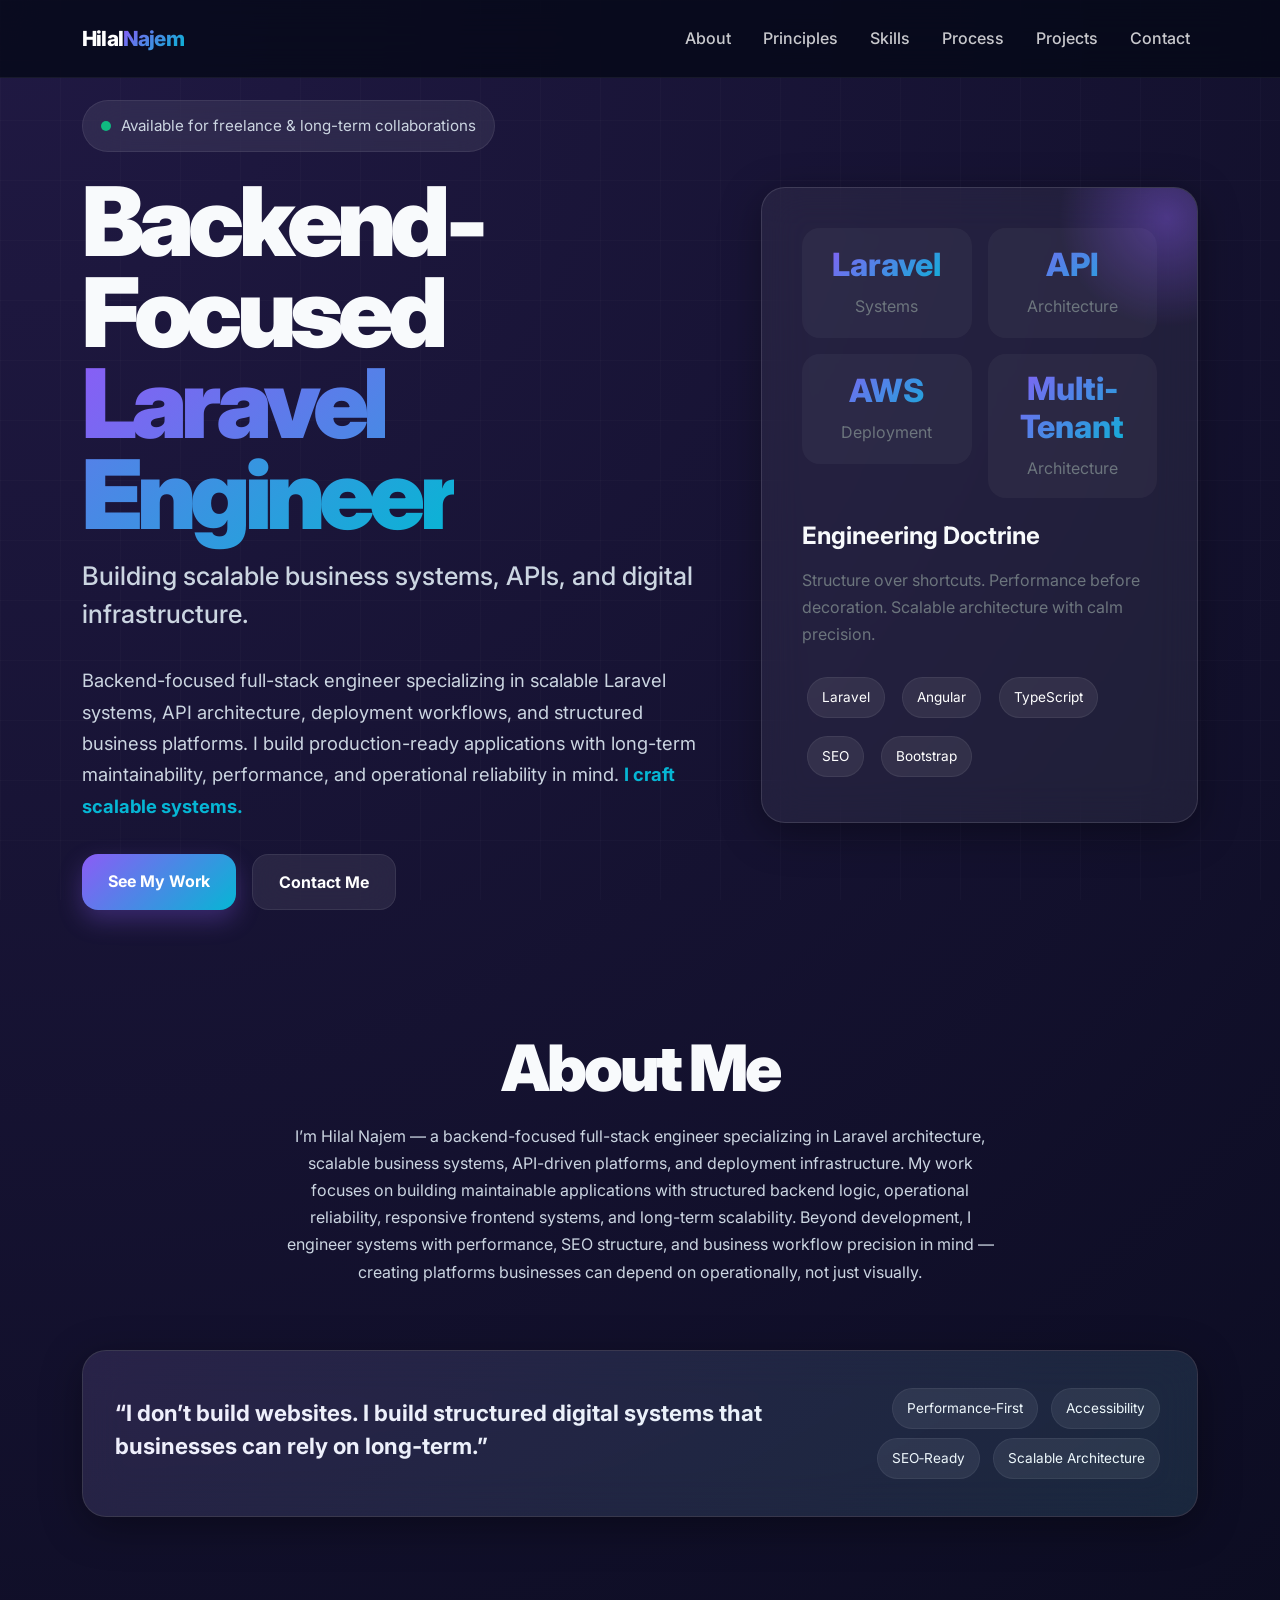
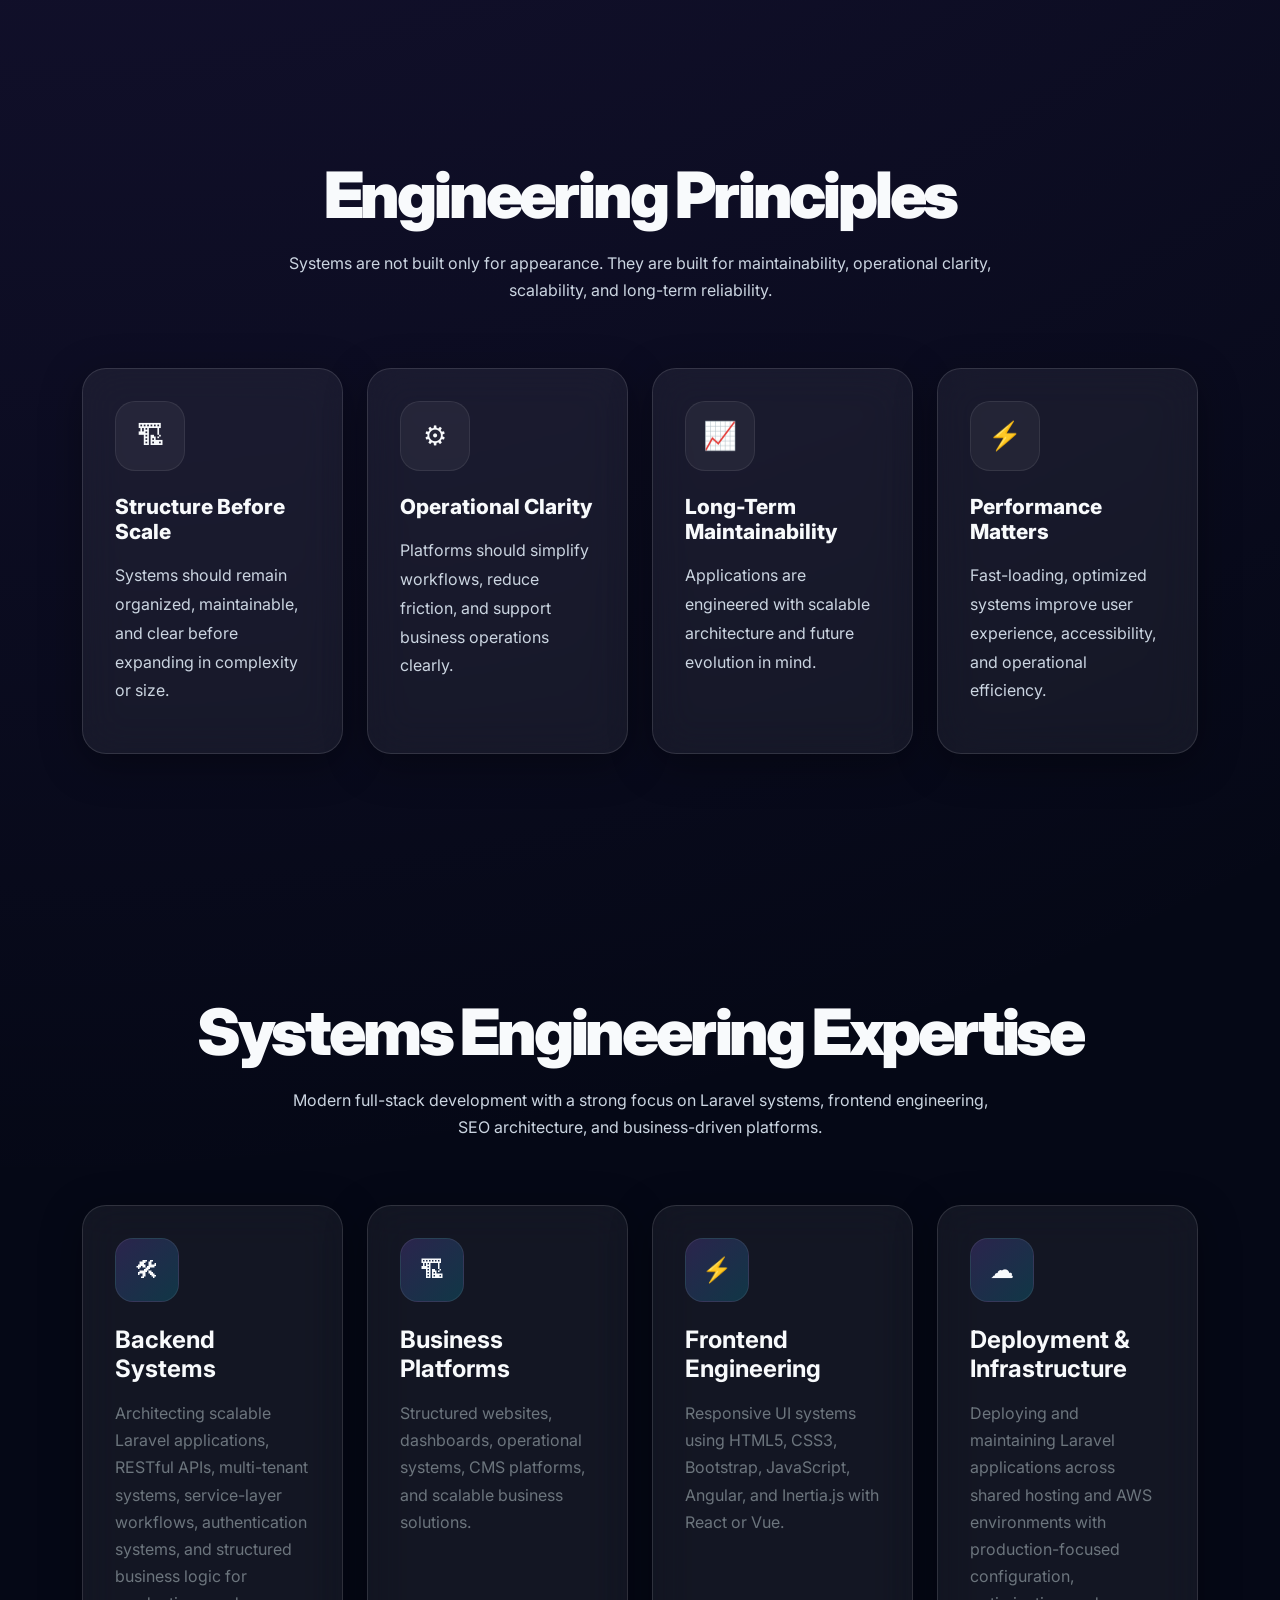
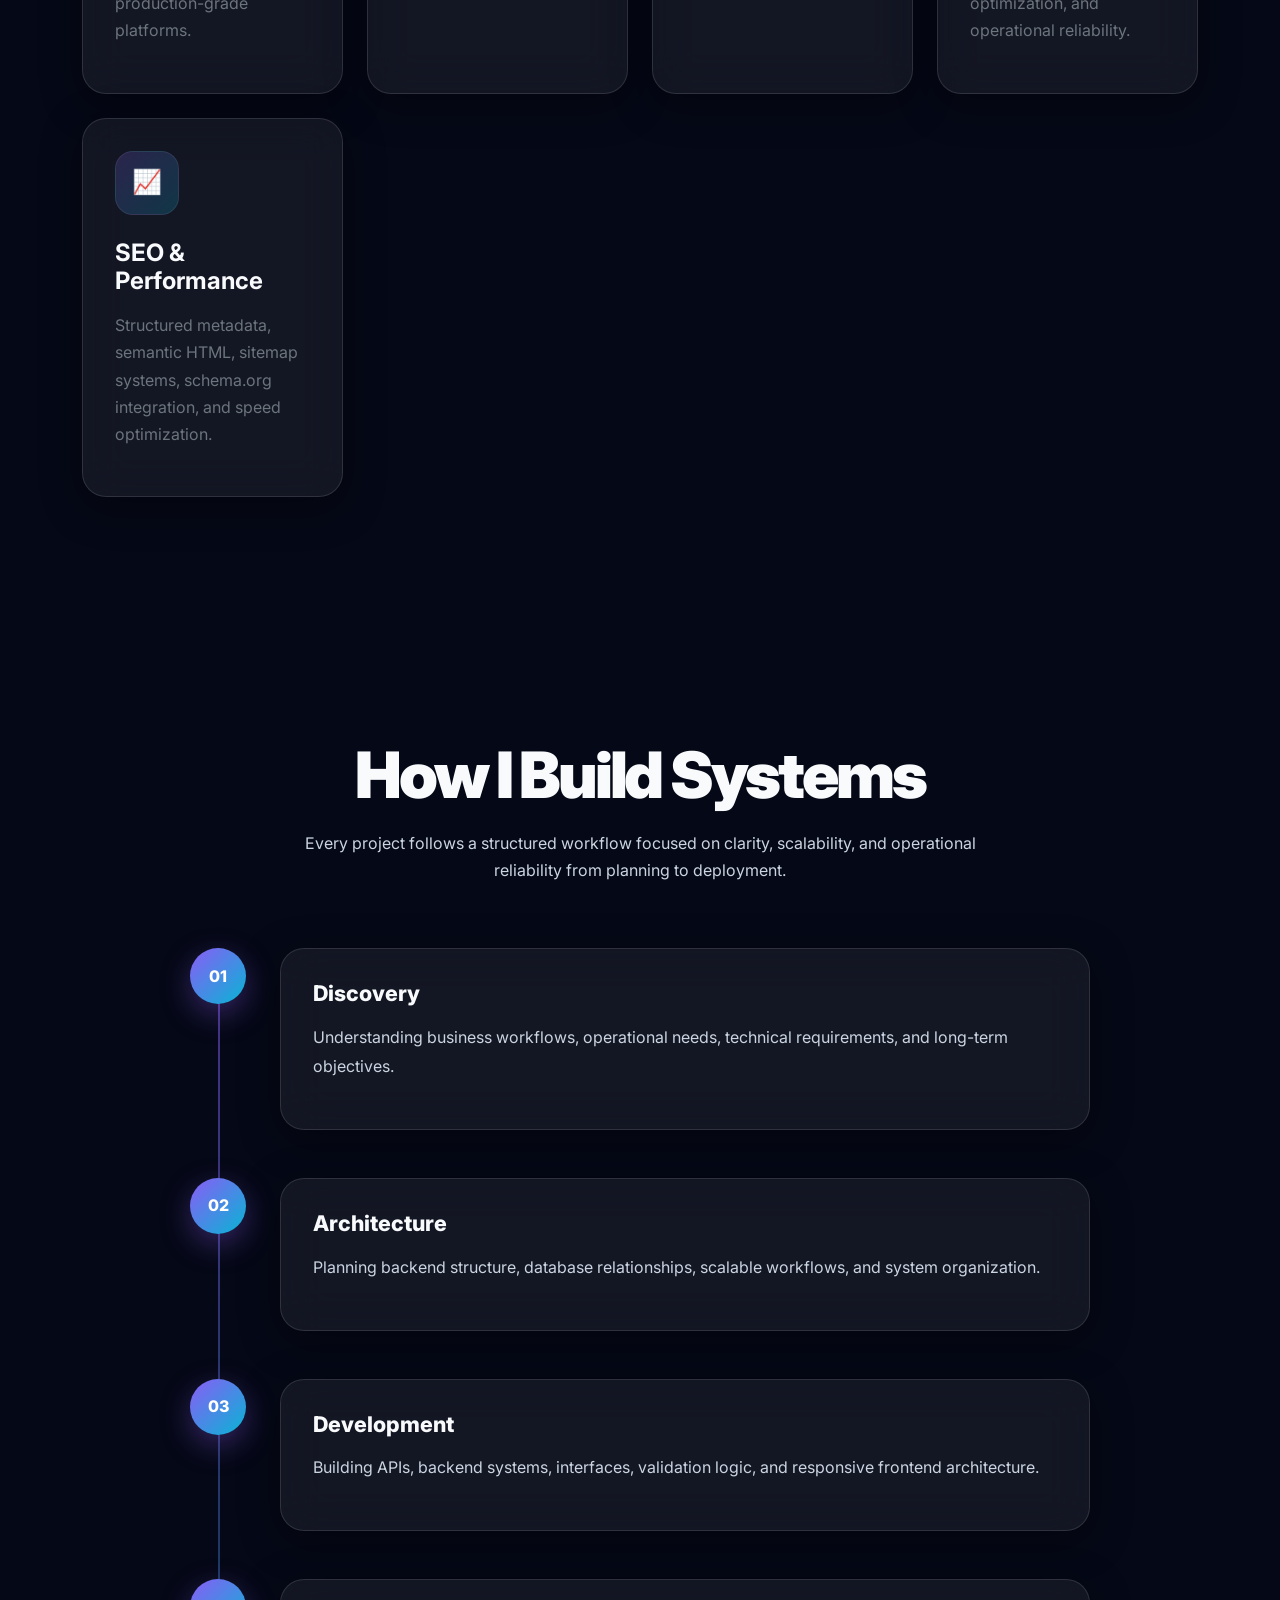
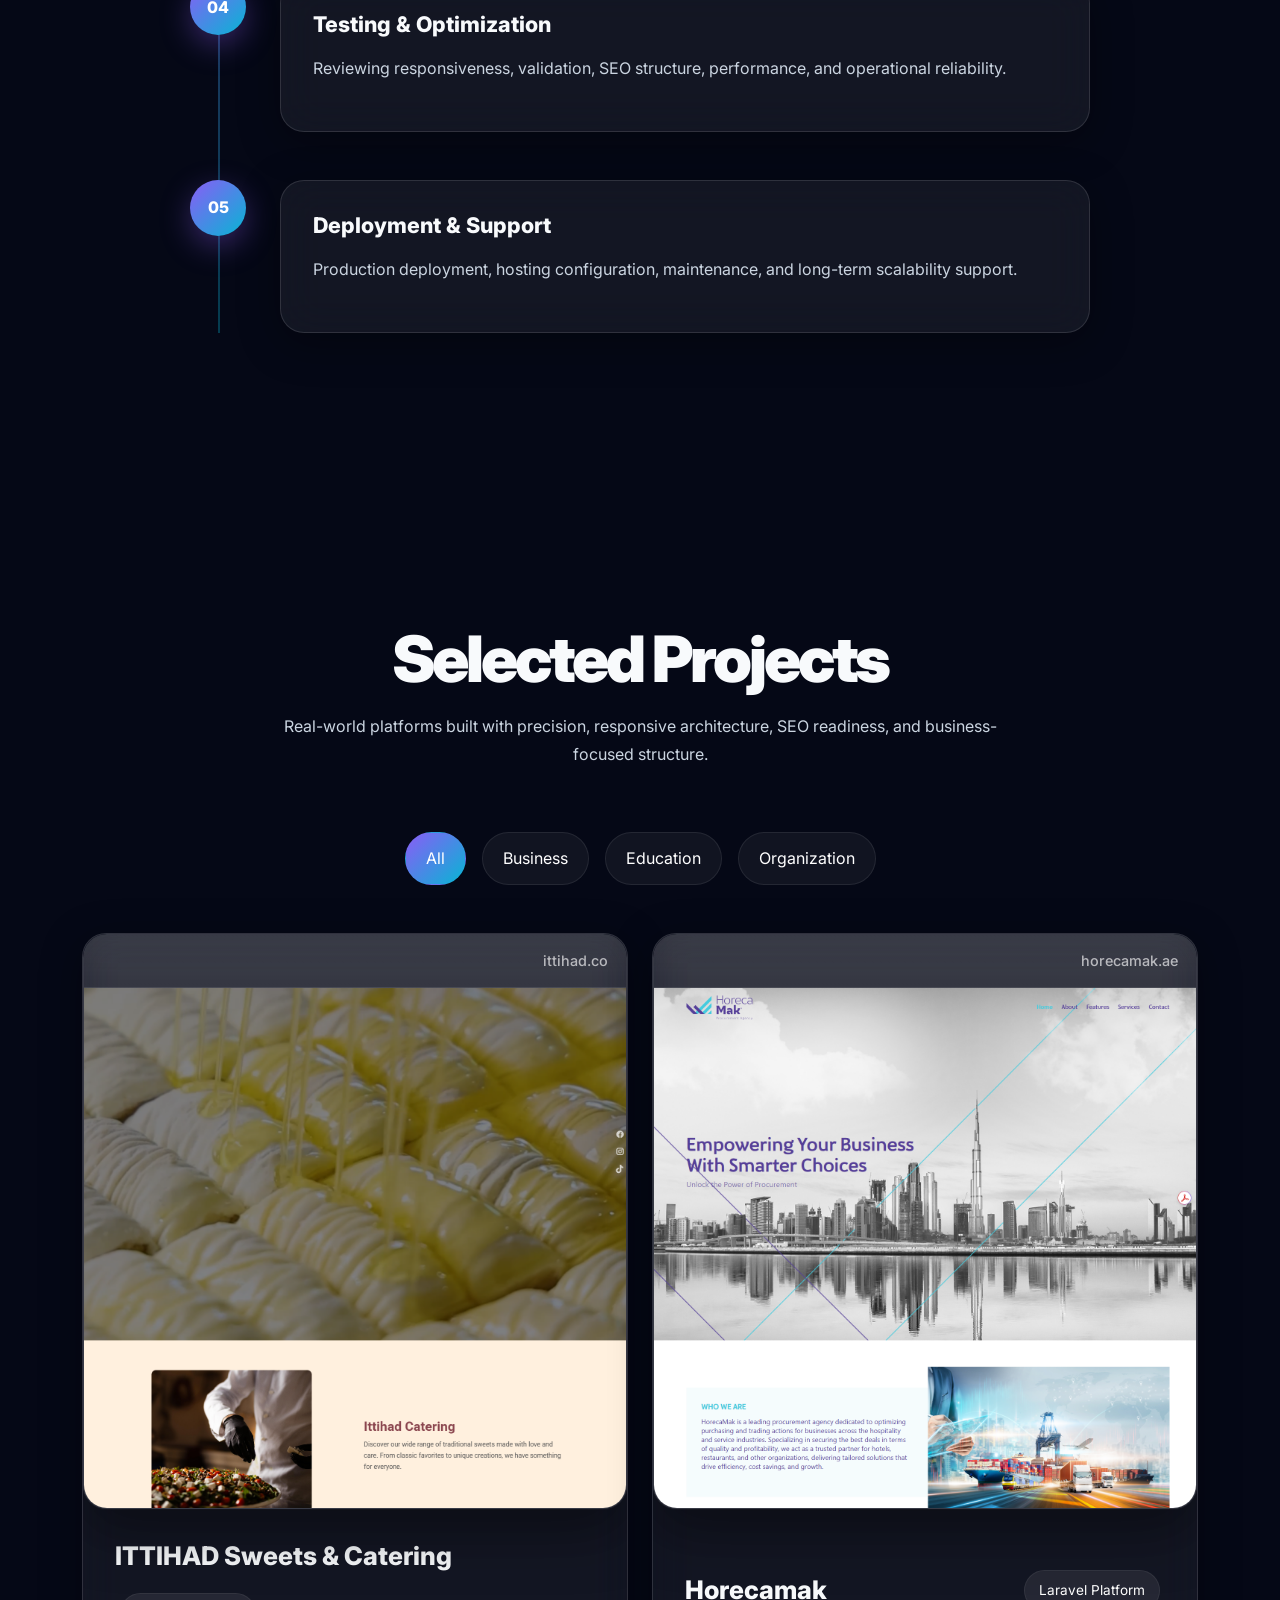
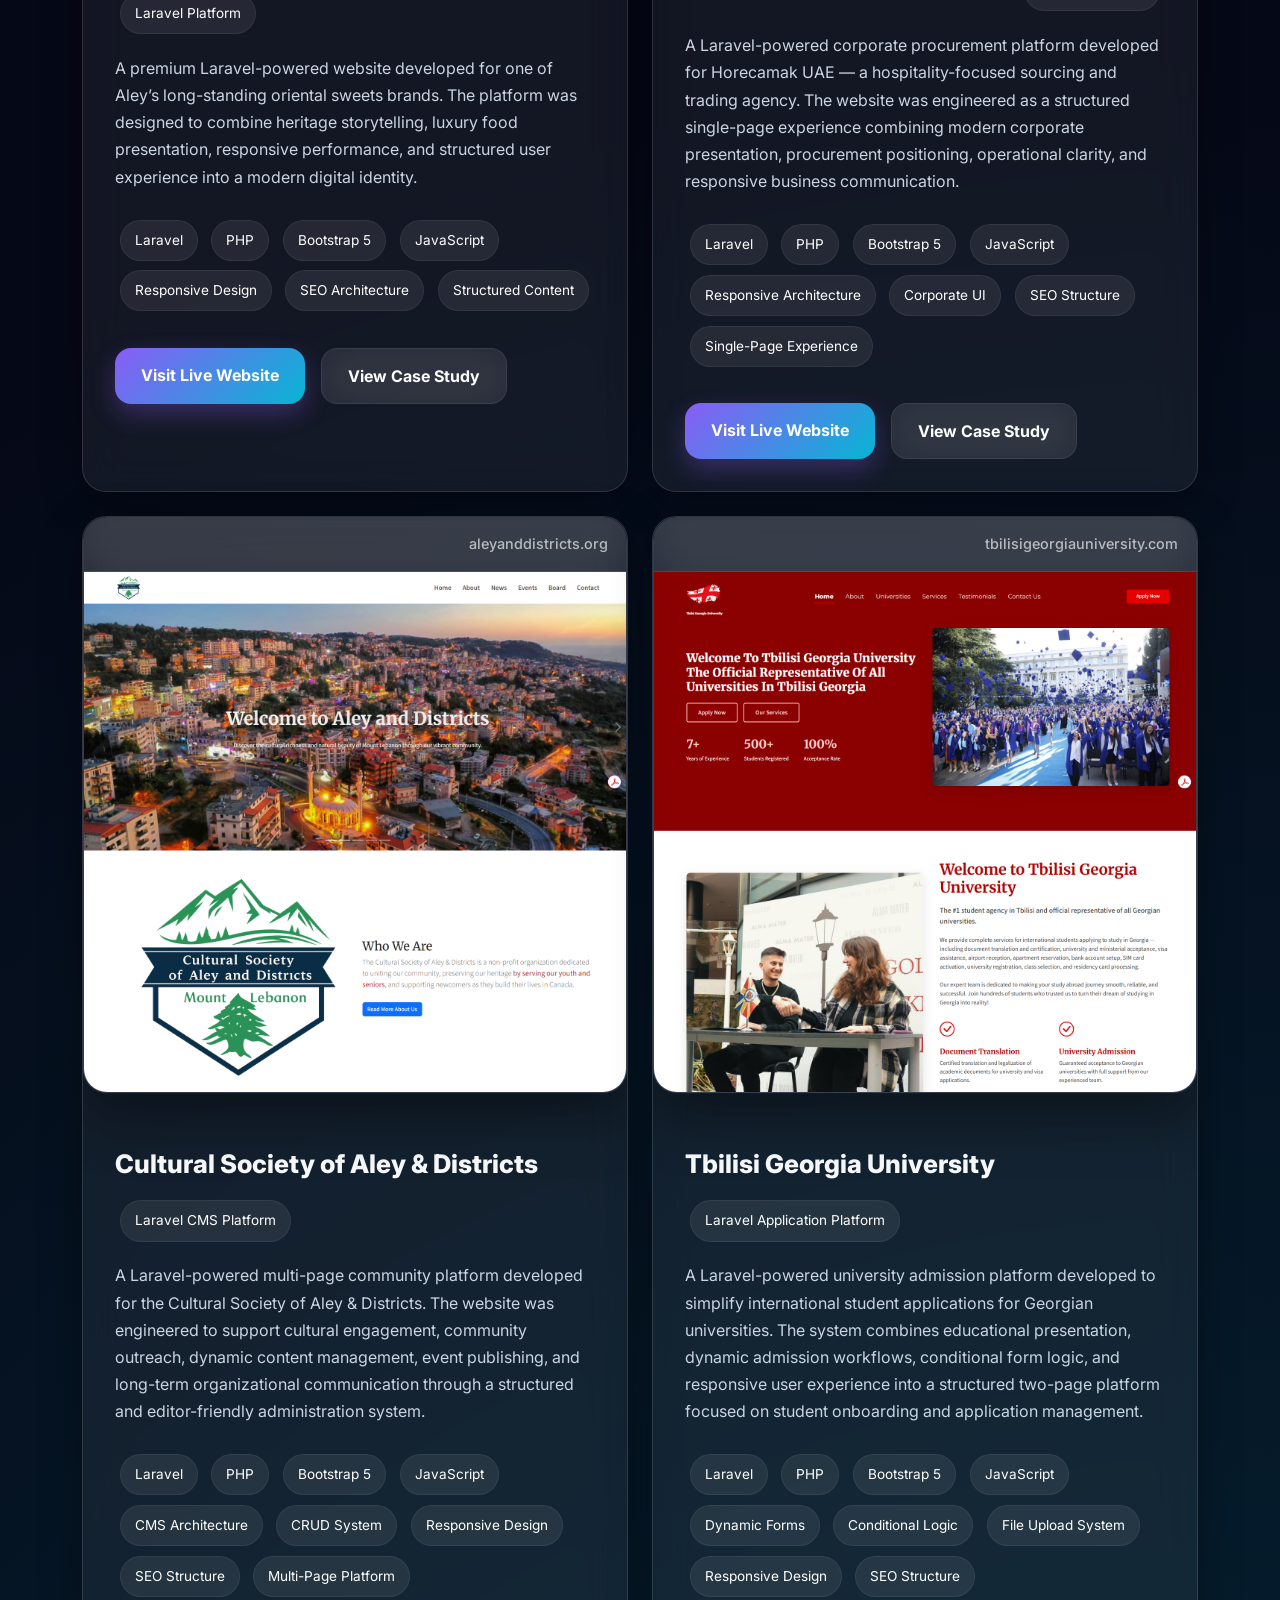
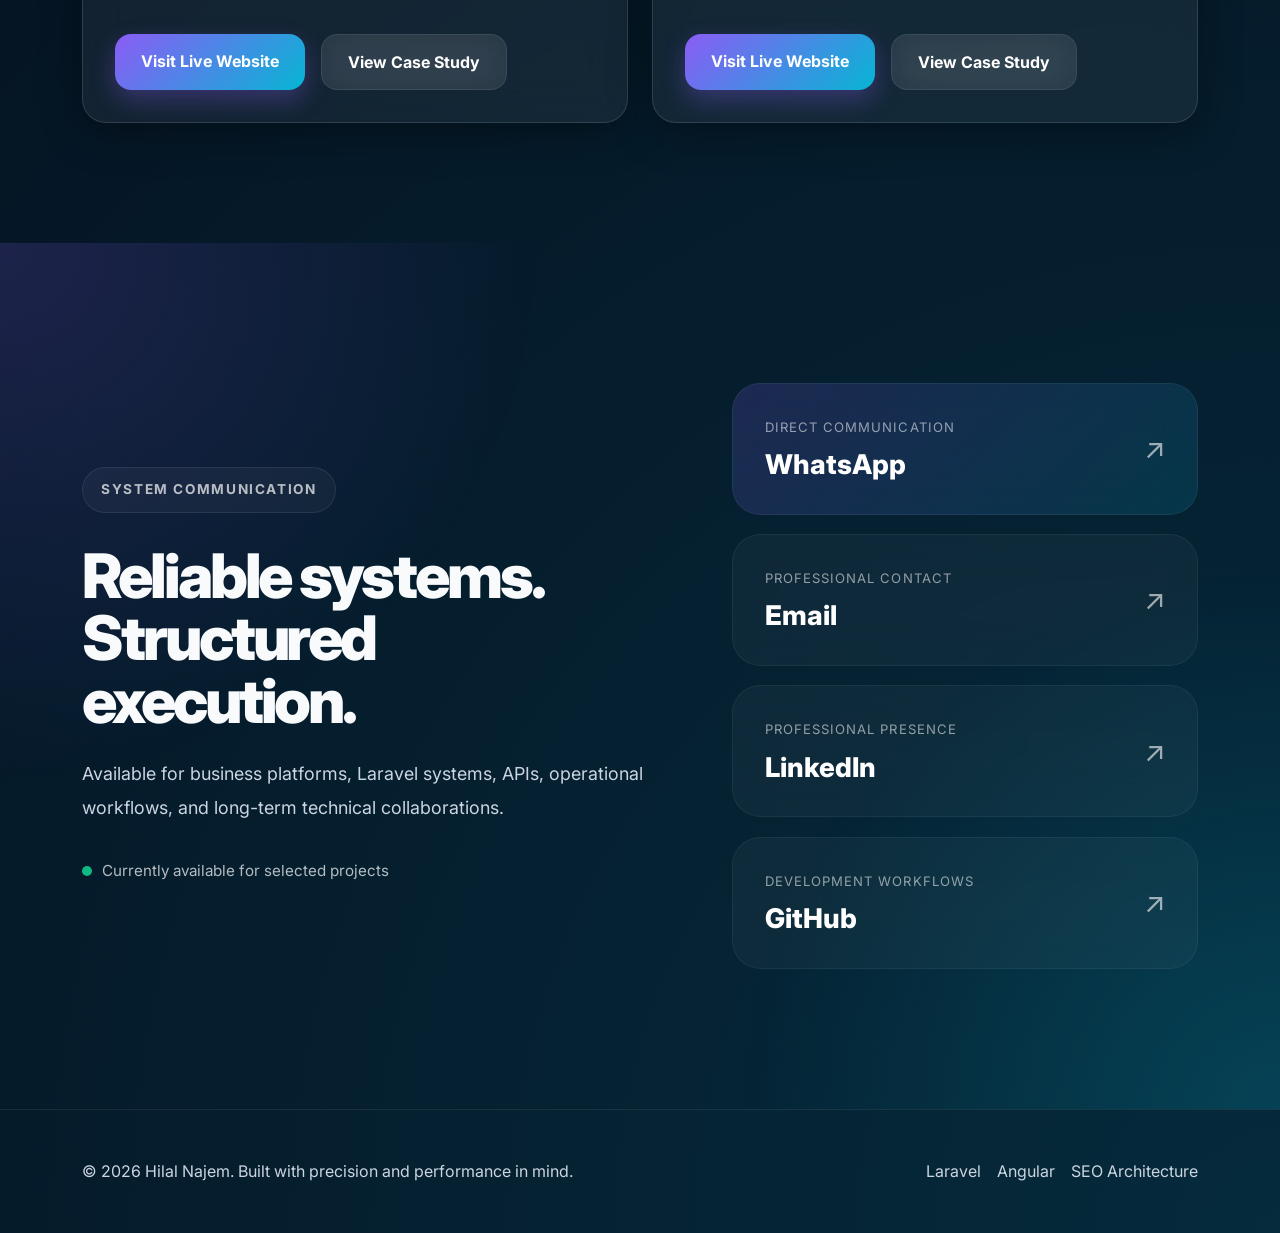
==== index.html @ 9627e3cc "add icons" ====
<!doctype html>
<html lang="en">
  <head>
    <meta charset="UTF-8" />
    <meta name="viewport" content="width=device-width, initial-scale=1.0" />

    <!-- Primary SEO -->
    <title>
      Hilal Najem | Full-Stack Developer & Digital Systems Architect
    </title>
    <meta
      name="description"
      content="Hilal Najem is a full-stack web developer specializing in Laravel, Angular, scalable business systems, SEO-first architecture, and high-performance digital platforms."
    />
    <meta
      name="keywords"
      content="Hilal Najem, Laravel Developer, Angular Developer, Full Stack Developer, PrimeCodes, Web Developer Lebanon, SEO Web Developer, Business Systems"
    />
    <meta name="author" content="Hilal Najem" />
    <meta name="robots" content="index, follow" />
    <link rel="canonical" href="https://hilalnajem.dev" />

    <!-- Open Graph -->
    <meta
      property="og:title"
      content="Hilal Najem | Full-Stack Developer & Digital Systems Architect"
    />
    <meta
      property="og:description"
      content="Building structured digital systems with precision, performance, and long-term scalability."
    />
    <meta property="og:type" content="website" />
    <meta
      property="og:image"
      content="https://images.unsplash.com/photo-1518770660439-4636190af475?q=80&w=1400&auto=format&fit=crop"
    />

    <!-- Twitter -->
    <meta name="twitter:card" content="summary_large_image" />
    <meta name="twitter:title" content="Hilal Najem | Full-Stack Developer" />
    <meta
      name="twitter:description"
      content="Structured systems. Clean architecture. Performance-first engineering."
    />

    <!-- Performance -->
    <link rel="preconnect" href="https://fonts.googleapis.com" />
    <link rel="preconnect" href="https://fonts.gstatic.com" crossorigin />
    <link
      href="https://fonts.googleapis.com/css2?family=Inter:wght@300;400;500;600;700;800;900&display=swap"
      rel="stylesheet"
    />

    <!-- Bootstrap -->
    <link
      href="https://cdn.jsdelivr.net/npm/bootstrap@5.3.7/dist/css/bootstrap.min.css"
      rel="stylesheet"
      integrity="sha384-LN+7fdVzj6u52u30Kp6M/trliBMCMKTyK833zpbD+pXdCLuTusPj697FH4R/5mcr"
      crossorigin="anonymous"
    />

    <!-- Favicon -->
    <link rel="icon" type="image/x-icon" href="assets/favicons/favicon.ico" />

    <link
      rel="icon"
      type="image/png"
      sizes="16x16"
      href="assets/favicons/favicon-16x16.png"
    />

    <link
      rel="icon"
      type="image/png"
      sizes="32x32"
      href="assets/favicons/favicon-32x32.png"
    />

    <link
      rel="apple-touch-icon"
      sizes="180x180"
      href="assets/favicons/apple-touch-icon.png"
    />

    <link
      rel="android-chrome"
      sizes="192x192"
      href="assets/favicons/android-chrome-192x192.png"
    />

    <link
      rel="android-chrome"
      sizes="512x512"
      href="assets/favicons/android-chrome-512x512.png"
    />

    <link rel="manifest" href="assets/favicons/site.webmanifest" />

    <!-- Structured Data -->
    <script type="application/ld+json">
      {
        "@context": "https://schema.org",
        "@type": "Person",
        "name": "Hilal Najem",
        "jobTitle": "Full-Stack Web Developer",
        "url": "https://www.linkedin.com/in/hilal-najem-aa4b34b5/",
        "email": "mailto:hilal123work@gmail.com",
        "sameAs": [
          "https://github.com/hilal-najem3",
          "https://www.linkedin.com/in/hilal-najem-aa4b34b5/"
        ],
        "knowsAbout": [
          "Laravel",
          "PHP",
          "Angular",
          "TypeScript",
          "Bootstrap",
          "JavaScript",
          "SEO Architecture",
          "Business Systems"
        ]
      }
    </script>
    <link rel="stylesheet" href="./assets/css/styles.css?v=2" />
  </head>
  <body>
    <!-- Navigation -->
    <nav class="navbar navbar-expand-lg fixed-top">
      <div class="container">
        <a class="navbar-brand" href="#home">
          Hilal<span class="brand-gradient">Najem</span>
        </a>

        <button
          class="navbar-toggler border-0 shadow-none"
          type="button"
          data-bs-toggle="collapse"
          data-bs-target="#navbarContent"
          aria-controls="navbarContent"
          aria-expanded="false"
          aria-label="Toggle navigation"
        >
          <span class="navbar-toggler-icon"></span>
        </button>

        <div class="collapse navbar-collapse" id="navbarContent">
          <ul class="navbar-nav ms-auto align-items-lg-center gap-lg-3">
            <li class="nav-item">
              <a class="nav-link" href="#about">About</a>
            </li>
            <li class="nav-item">
              <a class="nav-link" href="#principles">Principles</a>
            </li>
            <li class="nav-item">
              <a class="nav-link" href="#skills">Skills</a>
            </li>
            <li class="nav-item">
              <a class="nav-link" href="#process">Process</a>
            </li>
            <li class="nav-item">
              <a class="nav-link" href="#projects">Projects</a>
            </li>
            <li class="nav-item">
              <a class="nav-link" href="#contact">Contact</a>
            </li>
          </ul>
        </div>
      </div>
    </nav>

    <main>
      <!-- Hero -->
      <header class="hero" id="home">
        <div class="container">
          <div class="row align-items-center g-5">
            <div class="col-lg-7">
              <div class="hero-badge fade-up">
                <span class="pulse-dot"></span>
                Available for freelance & long-term collaborations
              </div>

              <h1 class="fade-up hero-title">
                Backend-Focused
                <span class="gradient-accent"> Laravel Engineer </span>
              </h1>

              <h2 class="hero-subtitle fade-up">
                Building scalable business systems, APIs, and digital
                infrastructure.
              </h2>

              <p class="hero-description fade-up">
                Backend-focused full-stack engineer specializing in scalable
                Laravel systems, API architecture, deployment workflows, and
                structured business platforms. I build production-ready
                applications with long-term maintainability, performance, and
                operational reliability in mind.
                <span class="typing" id="typing"></span>
              </p>

              <div class="hero-buttons fade-up">
                <a href="#projects" class="btn btn-primary-custom">
                  See My Work
                </a>

                <a href="#contact" class="btn btn-secondary-custom">
                  Contact Me
                </a>
              </div>
            </div>

            <div class="col-lg-5">
              <div class="glass-card hero-card fade-up">
                <div class="row g-3 mb-4">
                  <div class="col-6">
                    <div class="metric">
                      <h3 class="gradient-accent">Laravel</h3>

                      <p class="mb-0 text-secondary">Systems</p>
                    </div>
                  </div>
                  <div class="col-6">
                    <div class="metric">
                      <h3 class="gradient-accent">API</h3>

                      <p class="mb-0 text-secondary">Architecture</p>
                    </div>
                  </div>

                  <div class="col-6">
                    <div class="metric">
                      <h3 class="gradient-accent">AWS</h3>

                      <p class="mb-0 text-secondary">Deployment</p>
                    </div>
                  </div>

                  <div class="col-6">
                    <div class="metric">
                      <h3 class="gradient-accent">Multi-Tenant</h3>

                      <p class="mb-0 text-secondary">Architecture</p>
                    </div>
                  </div>
                </div>

                <h2 class="h4 fw-bold mb-3">Engineering Doctrine</h2>

                <p class="text-secondary mb-4">
                  Structure over shortcuts. Performance before decoration.
                  Scalable architecture with calm precision.
                </p>

                <div class="d-flex flex-wrap gap-2">
                  <span class="tech-badge">Laravel</span>
                  <span class="tech-badge">Angular</span>
                  <span class="tech-badge">TypeScript</span>
                  <span class="tech-badge">SEO</span>
                  <span class="tech-badge">Bootstrap</span>
                </div>
              </div>
            </div>
          </div>
        </div>
      </header>

      <!-- About -->
      <section class="section" id="about">
        <div class="container">
          <div class="text-center mb-5 fade-up">
            <h2 class="section-title">About Me</h2>
            <p class="section-subtitle">
              I’m Hilal Najem — a backend-focused full-stack engineer
              specializing in Laravel architecture, scalable business systems,
              API-driven platforms, and deployment infrastructure. My work
              focuses on building maintainable applications with structured
              backend logic, operational reliability, responsive frontend
              systems, and long-term scalability. Beyond development, I engineer
              systems with performance, SEO structure, and business workflow
              precision in mind — creating platforms businesses can depend on
              operationally, not just visually.
            </p>
          </div>

          <div class="glass-card doctrine-box fade-up">
            <div class="row align-items-center g-4">
              <div class="col-lg-8">
                <h3 class="quote">
                  “I don’t build websites. I build structured digital systems
                  that businesses can rely on long-term.”
                </h3>
              </div>

              <div class="col-lg-4 text-lg-end">
                <span class="tech-badge">Performance‑First</span>
                <span class="tech-badge">Accessibility</span>
                <span class="tech-badge">SEO‑Ready</span>
                <span class="tech-badge">Scalable Architecture</span>
              </div>
            </div>
          </div>
        </div>
      </section>

      <!-- Engineering Principles -->
      <section class="section" id="principles">
        <div class="container">
          <div class="text-center mb-5 fade-up">
            <h2 class="section-title">Engineering Principles</h2>

            <p class="section-subtitle">
              Systems are not built only for appearance. They are built for
              maintainability, operational clarity, scalability, and long-term
              reliability.
            </p>
          </div>

          <div class="row g-4">
            <!-- Principle 1 -->
            <div class="col-md-6 col-xl-3 fade-up">
              <article class="glass-card principle-card h-100">
                <div class="principle-icon">🏗</div>

                <h3 class="principle-title">Structure Before Scale</h3>

                <p class="principle-description">
                  Systems should remain organized, maintainable, and clear
                  before expanding in complexity or size.
                </p>
              </article>
            </div>

            <!-- Principle 2 -->
            <div class="col-md-6 col-xl-3 fade-up">
              <article class="glass-card principle-card h-100">
                <div class="principle-icon">⚙</div>

                <h3 class="principle-title">Operational Clarity</h3>

                <p class="principle-description">
                  Platforms should simplify workflows, reduce friction, and
                  support business operations clearly.
                </p>
              </article>
            </div>

            <!-- Principle 3 -->
            <div class="col-md-6 col-xl-3 fade-up">
              <article class="glass-card principle-card h-100">
                <div class="principle-icon">📈</div>

                <h3 class="principle-title">Long-Term Maintainability</h3>

                <p class="principle-description">
                  Applications are engineered with scalable architecture and
                  future evolution in mind.
                </p>
              </article>
            </div>

            <!-- Principle 4 -->
            <div class="col-md-6 col-xl-3 fade-up">
              <article class="glass-card principle-card h-100">
                <div class="principle-icon">⚡</div>

                <h3 class="principle-title">Performance Matters</h3>

                <p class="principle-description">
                  Fast-loading, optimized systems improve user experience,
                  accessibility, and operational efficiency.
                </p>
              </article>
            </div>
          </div>
        </div>
      </section>

      <!-- Skills -->
      <section class="section" id="skills">
        <div class="container">
          <div class="text-center mb-5 fade-up">
            <h2 class="section-title">Systems Engineering Expertise</h2>
            <p class="section-subtitle">
              Modern full-stack development with a strong focus on Laravel
              systems, frontend engineering, SEO architecture, and
              business-driven platforms.
            </p>
          </div>

          <div class="row g-4">
            <div class="col-md-6 col-xl-3 fade-up">
              <article class="glass-card skill-card h-100">
                <div class="skill-icon">🛠</div>
                <h3 class="h4 fw-bold mb-3">Backend Systems</h3>
                <p class="text-secondary">
                  Architecting scalable Laravel applications, RESTful APIs,
                  multi-tenant systems, service-layer workflows, authentication
                  systems, and structured business logic for production-grade
                  platforms.
                </p>
              </article>
            </div>

            <div class="col-md-6 col-xl-3 fade-up">
              <article class="glass-card skill-card h-100">
                <div class="skill-icon">🏗</div>
                <h3 class="h4 fw-bold mb-3">Business Platforms</h3>
                <p class="text-secondary">
                  Structured websites, dashboards, operational systems, CMS
                  platforms, and scalable business solutions.
                </p>
              </article>
            </div>

            <div class="col-md-6 col-xl-3 fade-up">
              <article class="glass-card skill-card h-100">
                <div class="skill-icon">⚡</div>
                <h3 class="h4 fw-bold mb-3">Frontend Engineering</h3>
                <p class="text-secondary">
                  Responsive UI systems using HTML5, CSS3, Bootstrap,
                  JavaScript, Angular, and Inertia.js with React or Vue.
                </p>
              </article>
            </div>

            <div class="col-md-6 col-xl-3 fade-up">
              <article class="glass-card skill-card h-100">
                <div class="skill-icon">☁</div>

                <h3 class="h4 fw-bold mb-3">Deployment & Infrastructure</h3>

                <p class="text-secondary">
                  Deploying and maintaining Laravel applications across shared
                  hosting and AWS environments with production-focused
                  configuration, optimization, and operational reliability.
                </p>
              </article>
            </div>

            <div class="col-md-6 col-xl-3 fade-up">
              <article class="glass-card skill-card h-100">
                <div class="skill-icon">📈</div>
                <h3 class="h4 fw-bold mb-3">SEO & Performance</h3>
                <p class="text-secondary">
                  Structured metadata, semantic HTML, sitemap systems,
                  schema.org integration, and speed optimization.
                </p>
              </article>
            </div>
          </div>
        </div>
      </section>

      <!-- Process -->
      <section class="section" id="process">
        <div class="container">
          <div class="text-center mb-5 fade-up">
            <h2 class="section-title">How I Build Systems</h2>

            <p class="section-subtitle">
              Every project follows a structured workflow focused on clarity,
              scalability, and operational reliability from planning to
              deployment.
            </p>
          </div>

          <div class="process-wrapper">
            <!-- Step 1 -->
            <div class="process-item fade-up">
              <div class="process-number">01</div>

              <div class="glass-card process-card">
                <h3 class="process-title">Discovery</h3>

                <p class="process-description">
                  Understanding business workflows, operational needs, technical
                  requirements, and long-term objectives.
                </p>
              </div>
            </div>

            <!-- Step 2 -->
            <div class="process-item fade-up">
              <div class="process-number">02</div>

              <div class="glass-card process-card">
                <h3 class="process-title">Architecture</h3>

                <p class="process-description">
                  Planning backend structure, database relationships, scalable
                  workflows, and system organization.
                </p>
              </div>
            </div>

            <!-- Step 3 -->
            <div class="process-item fade-up">
              <div class="process-number">03</div>

              <div class="glass-card process-card">
                <h3 class="process-title">Development</h3>

                <p class="process-description">
                  Building APIs, backend systems, interfaces, validation logic,
                  and responsive frontend architecture.
                </p>
              </div>
            </div>

            <!-- Step 4 -->
            <div class="process-item fade-up">
              <div class="process-number">04</div>

              <div class="glass-card process-card">
                <h3 class="process-title">Testing & Optimization</h3>

                <p class="process-description">
                  Reviewing responsiveness, validation, SEO structure,
                  performance, and operational reliability.
                </p>
              </div>
            </div>

            <!-- Step 5 -->
            <div class="process-item fade-up">
              <div class="process-number">05</div>

              <div class="glass-card process-card">
                <h3 class="process-title">Deployment & Support</h3>

                <p class="process-description">
                  Production deployment, hosting configuration, maintenance, and
                  long-term scalability support.
                </p>
              </div>
            </div>
          </div>
        </div>
      </section>

      <!-- Projects -->
      <section class="section" id="projects">
        <div class="container">
          <div class="text-center mb-5 fade-up">
            <h2 class="section-title">Selected Projects</h2>
            <p class="section-subtitle">
              Real-world platforms built with precision, responsive
              architecture, SEO readiness, and business-focused structure.
            </p>
          </div>

          <!-- Filters -->
          <div
            class="d-flex flex-wrap justify-content-center gap-3 mb-5 fade-up"
          >
            <button class="filter-btn active" data-filter="all">All</button>
            <button class="filter-btn" data-filter="business">Business</button>
            <button class="filter-btn" data-filter="education">
              Education
            </button>
            <button class="filter-btn" data-filter="organization">
              Organization
            </button>
          </div>

          <div class="row g-4">
            <!-- Project 1 -->

            <div class="col-lg-6 fade-up project-item" data-category="business">
              <article class="glass-card project-card h-100">
                <div class="website-preview-wrapper">
                  <div class="browser-frame">
                    <div class="browser-topbar">
                      <div class="browser-dots">
                        <span></span>
                        <span></span>
                        <span></span>
                      </div>

                      <div class="browser-url">ittihad.co</div>
                    </div>

                    <div class="website-preview-container">
                      <img
                        src="./assets/images/projects/ittihad.co_.png"
                        alt="ITTIHAD sweets website preview"
                        class="website-preview-image"
                      />
                    </div>
                  </div>
                </div>

                <div class="project-content">
                  <div
                    class="d-flex align-items-center justify-content-between flex-wrap gap-3 mb-3"
                  >
                    <h3 class="project-title mb-0">
                      ITTIHAD Sweets & Catering
                    </h3>

                    <span class="tech-badge"> Laravel Platform </span>
                  </div>

                  <p class="project-description">
                    A premium Laravel-powered website developed for one of
                    Aley’s long-standing oriental sweets brands. The platform
                    was designed to combine heritage storytelling, luxury food
                    presentation, responsive performance, and structured user
                    experience into a modern digital identity.
                  </p>

                  <div class="mb-4">
                    <span class="tech-badge">Laravel</span>
                    <span class="tech-badge">PHP</span>
                    <span class="tech-badge">Bootstrap 5</span>
                    <span class="tech-badge">JavaScript</span>
                    <span class="tech-badge">Responsive Design</span>
                    <span class="tech-badge">SEO Architecture</span>
                    <span class="tech-badge">Structured Content</span>
                  </div>

                  <div class="project-links">
                    <a
                      href="https://ittihad.co"
                      target="_blank"
                      rel="noopener noreferrer"
                      class="btn btn-primary-custom"
                    >
                      Visit Live Website
                    </a>

                    <button
                      class="btn btn-secondary-custom"
                      onclick="openProjectModal(projects.ittihad)"
                    >
                      View Case Study
                    </button>
                  </div>
                </div>
              </article>
            </div>

            <!-- Project 2 -->
            <div class="col-lg-6 fade-up project-item" data-category="business">
              <article class="glass-card project-card h-100">
                <!-- Premium Browser Preview -->
                <div class="website-preview-wrapper mb-4">
                  <div class="browser-frame">
                    <div class="browser-topbar">
                      <div class="browser-dots">
                        <span></span>
                        <span></span>
                        <span></span>
                      </div>

                      <div class="browser-url">horecamak.ae</div>
                    </div>

                    <div class="website-preview-container">
                      <img
                        src="assets/images/projects/horecamak.ae_.png"
                        alt="Horecamak Laravel hospitality equipment website preview"
                        class="website-preview-image"
                        loading="lazy"
                      />
                    </div>
                  </div>
                </div>

                <div class="project-content">
                  <div
                    class="d-flex align-items-center justify-content-between flex-wrap gap-3 mb-3"
                  >
                    <h3 class="project-title mb-0">Horecamak</h3>

                    <span class="tech-badge"> Laravel Platform </span>
                  </div>

                  <p class="project-description">
                    A Laravel-powered corporate procurement platform developed
                    for Horecamak UAE — a hospitality-focused sourcing and
                    trading agency. The website was engineered as a structured
                    single-page experience combining modern corporate
                    presentation, procurement positioning, operational clarity,
                    and responsive business communication.
                  </p>

                  <div class="mb-4">
                    <span class="tech-badge">Laravel</span>
                    <span class="tech-badge">PHP</span>
                    <span class="tech-badge">Bootstrap 5</span>
                    <span class="tech-badge">JavaScript</span>
                    <span class="tech-badge">Responsive Architecture</span>
                    <span class="tech-badge">Corporate UI</span>
                    <span class="tech-badge">SEO Structure</span>
                    <span class="tech-badge">Single-Page Experience</span>
                  </div>

                  <div class="project-links">
                    <a
                      href="https://horecamak.ae"
                      target="_blank"
                      rel="noopener noreferrer"
                      class="btn btn-primary-custom"
                    >
                      Visit Live Website
                    </a>

                    <button
                      class="btn btn-secondary-custom"
                      onclick="openProjectModal(projects.horecamak)"
                    >
                      View Case Study
                    </button>
                  </div>
                </div>
              </article>
            </div>

            <!-- Project 3 -->
            <div
              class="col-lg-6 fade-up project-item"
              data-category="organization"
            >
              <article class="glass-card project-card h-100">
                <!-- Premium Browser Preview -->
                <div class="website-preview-wrapper mb-4">
                  <div class="browser-frame">
                    <div class="browser-topbar">
                      <div class="browser-dots">
                        <span></span>
                        <span></span>
                        <span></span>
                      </div>

                      <div class="browser-url">aleyanddistricts.org</div>
                    </div>

                    <div class="website-preview-container">
                      <img
                        src="assets/images/projects/aleyanddistricts.org_.png"
                        alt="Aley and Districts Cultural Society Laravel website preview"
                        class="website-preview-image"
                        loading="lazy"
                      />
                    </div>
                  </div>
                </div>

                <div class="project-content">
                  <div
                    class="d-flex align-items-center justify-content-between flex-wrap gap-3 mb-3"
                  >
                    <h3 class="project-title mb-0">
                      Cultural Society of Aley & Districts
                    </h3>

                    <span class="tech-badge"> Laravel CMS Platform </span>
                  </div>

                  <p class="project-description">
                    A Laravel-powered multi-page community platform developed
                    for the Cultural Society of Aley & Districts. The website
                    was engineered to support cultural engagement, community
                    outreach, dynamic content management, event publishing, and
                    long-term organizational communication through a structured
                    and editor-friendly administration system.
                  </p>

                  <div class="mb-4">
                    <span class="tech-badge">Laravel</span>
                    <span class="tech-badge">PHP</span>
                    <span class="tech-badge">Bootstrap 5</span>
                    <span class="tech-badge">JavaScript</span>
                    <span class="tech-badge">CMS Architecture</span>
                    <span class="tech-badge">CRUD System</span>
                    <span class="tech-badge">Responsive Design</span>
                    <span class="tech-badge">SEO Structure</span>
                    <span class="tech-badge">Multi-Page Platform</span>
                  </div>

                  <div class="project-links">
                    <a
                      href="https://aleyanddistricts.org/"
                      target="_blank"
                      rel="noopener noreferrer"
                      class="btn btn-primary-custom"
                    >
                      Visit Live Website
                    </a>

                    <button
                      class="btn btn-secondary-custom"
                      onclick="openProjectModal(projects.aley)"
                    >
                      View Case Study
                    </button>
                  </div>
                </div>
              </article>
            </div>

            <!-- Project 4 -->
            <div
              class="col-lg-6 fade-up project-item"
              data-category="education"
            >
              <article class="glass-card project-card h-100">
                <!-- Premium Browser Preview -->
                <div class="website-preview-wrapper mb-4">
                  <div class="browser-frame">
                    <div class="browser-topbar">
                      <div class="browser-dots">
                        <span></span>
                        <span></span>
                        <span></span>
                      </div>

                      <div class="browser-url">
                        tbilisigeorgiauniversity.com
                      </div>
                    </div>

                    <div class="website-preview-container">
                      <img
                        src="assets/images/projects/tbilisigeorgiauniversity.com_.png"
                        alt="Tbilisi Georgia University Laravel platform preview"
                        class="website-preview-image"
                        loading="lazy"
                      />
                    </div>
                  </div>
                </div>

                <div class="project-content">
                  <div
                    class="d-flex align-items-center justify-content-between flex-wrap gap-3 mb-3"
                  >
                    <h3 class="project-title mb-0">
                      Tbilisi Georgia University
                    </h3>

                    <span class="tech-badge">
                      Laravel Application Platform
                    </span>
                  </div>

                  <p class="project-description">
                    A Laravel-powered university admission platform developed to
                    simplify international student applications for Georgian
                    universities. The system combines educational presentation,
                    dynamic admission workflows, conditional form logic, and
                    responsive user experience into a structured two-page
                    platform focused on student onboarding and application
                    management.
                  </p>

                  <div class="mb-4">
                    <span class="tech-badge">Laravel</span>
                    <span class="tech-badge">PHP</span>
                    <span class="tech-badge">Bootstrap 5</span>
                    <span class="tech-badge">JavaScript</span>
                    <span class="tech-badge">Dynamic Forms</span>
                    <span class="tech-badge">Conditional Logic</span>
                    <span class="tech-badge">File Upload System</span>
                    <span class="tech-badge">Responsive Design</span>
                    <span class="tech-badge">SEO Structure</span>
                  </div>

                  <div class="project-links">
                    <a
                      href="https://tbilisigeorgiauniversity.com/"
                      target="_blank"
                      rel="noopener noreferrer"
                      class="btn btn-primary-custom"
                    >
                      Visit Live Website
                    </a>

                    <button
                      class="btn btn-secondary-custom"
                      onclick="openProjectModal(projects.tbilisi)"
                    >
                      View Case Study
                    </button>
                  </div>
                </div>
              </article>
            </div>
          </div>
        </div>
      </section>

      <!-- Contact -->
      <section class="contact-experience" id="contact">
        <div class="contact-noise"></div>

        <div class="container position-relative">
          <div class="contact-wrapper fade-up">
            <!-- LEFT -->
            <div class="contact-left">
              <div class="contact-label">SYSTEM COMMUNICATION</div>

              <h2 class="contact-headline">
                Reliable systems. Structured execution.
              </h2>

              <p class="contact-text">
                Available for business platforms, Laravel systems, APIs,
                operational workflows, and long-term technical collaborations.
              </p>

              <div class="contact-availability">
                <span class="pulse-dot"></span>
                Currently available for selected projects
              </div>
            </div>

            <!-- RIGHT -->
            <div class="contact-panel">
              <!-- WhatsApp -->
              <a
                href="https://wa.me/96170734797"
                target="_blank"
                rel="noopener noreferrer"
                class="contact-action primary"
              >
                <div>
                  <span class="contact-action-label">Direct Communication</span>

                  <h3>WhatsApp</h3>
                </div>

                <span class="contact-arrow">↗</span>
              </a>

              <!-- Email -->
              <a href="mailto:hilal123work@gmail.com" class="contact-action">
                <div>
                  <span class="contact-action-label">Professional Contact</span>

                  <h3>Email</h3>
                </div>

                <span class="contact-arrow">↗</span>
              </a>

              <!-- LinkedIn -->
              <a
                href="https://www.linkedin.com/in/hilal-najem-aa4b34b5/"
                target="_blank"
                rel="noopener noreferrer"
                class="contact-action"
              >
                <div>
                  <span class="contact-action-label"
                    >Professional Presence</span
                  >

                  <h3>LinkedIn</h3>
                </div>

                <span class="contact-arrow">↗</span>
              </a>

              <!-- GitHub -->
              <a
                href="https://github.com/hilal-najem3"
                target="_blank"
                rel="noopener noreferrer"
                class="contact-action"
              >
                <div>
                  <span class="contact-action-label"
                    >Development Workflows</span
                  >

                  <h3>GitHub</h3>
                </div>

                <span class="contact-arrow">↗</span>
              </a>
            </div>
          </div>
        </div>
      </section>
    </main>

    <!-- Footer -->
    <footer>
      <div class="container">
        <div
          class="d-flex flex-column flex-lg-row justify-content-between align-items-center gap-3"
        >
          <p class="mb-0">
            © 2026 Hilal Najem. Built with precision and performance in mind.
          </p>

          <div class="d-flex gap-3">
            <span>Laravel</span>
            <span>Angular</span>
            <span>SEO Architecture</span>
          </div>
        </div>
      </div>
    </footer>

    <!-- Back To Top -->
    <button class="back-to-top" id="backToTop" aria-label="Back to top">
      ↑
    </button>

    <!-- Toast Container -->
    <div class="toast-container-custom" id="toastContainer"></div>

    <div
      class="modal fade"
      id="projectModal"
      tabindex="-1"
      aria-labelledby="projectModalLabel"
      aria-hidden="true"
    >
      <div
        class="modal-dialog modal-xl modal-dialog-centered modal-dialog-scrollable"
      >
        <div class="modal-content project-modal-content">
          <!-- CLOSE -->
          <button
            type="button"
            class="btn-close btn-close-white project-modal-close"
            data-bs-dismiss="modal"
            aria-label="Close"
          ></button>

          <!-- BODY -->
          <div class="modal-body p-0">
            <!-- HERO PREVIEW -->
            <div class="project-modal-preview">
              <img
                id="modalImage"
                src="[data-uri]"
                alt=""
                class="img-fluid w-100 project-modal-image"
              />

              <div class="project-modal-overlay"></div>

              <div class="project-modal-top">
                <div>
                  <span id="modalCategory" class="project-modal-category">
                    Laravel Platform
                  </span>

                  <h2 id="projectModalLabel" class="project-modal-title">
                    Project Title
                  </h2>

                  <p
                    id="modalShortDescription"
                    class="project-modal-short-description"
                  >
                    Short description here...
                  </p>
                </div>
              </div>
            </div>

            <!-- CONTENT -->
            <div class="project-modal-body">
              <!-- TECH -->
              <div class="mb-5">
                <h3 class="project-modal-section-title">Technologies</h3>

                <div id="modalTechStack" class="d-flex flex-wrap gap-2"></div>
              </div>

              <!-- DESCRIPTION -->
              <div class="mb-5">
                <h3 class="project-modal-section-title">Project Overview</h3>

                <p id="modalDescription" class="project-modal-text"></p>
              </div>

              <!-- FEATURES -->
              <div class="mb-5">
                <h3 class="project-modal-section-title">Key Features</h3>

                <div id="modalFeatures" class="row g-4"></div>
              </div>

              <!-- PAGES -->
              <div class="mb-5">
                <h3 class="project-modal-section-title">
                  Main Pages & Purpose
                </h3>

                <ul id="modalPages" class="project-modal-pages"></ul>
              </div>

              <!-- CTA -->
              <div class="d-flex flex-wrap gap-3 align-items-center">
                <a
                  id="modalLiveLink"
                  href="#"
                  target="_blank"
                  rel="noopener noreferrer"
                  class="btn btn-primary-custom"
                >
                  Visit Live Website
                </a>

                <a
                  id="modalGithubLink"
                  href="#"
                  target="_blank"
                  rel="noopener noreferrer"
                  class="btn btn-secondary-custom d-none"
                >
                  View GitHub
                </a>
              </div>
            </div>
          </div>
        </div>
      </div>
    </div>

    <!-- Bootstrap JS -->
    <script
      src="https://cdn.jsdelivr.net/npm/bootstrap@5.3.7/dist/js/bootstrap.bundle.min.js"
      integrity="sha384-ndDqU0Gzau9qJ1lfW4pNLlhNTkCfHzAVBReH9diLvGRem5+R9g2FzA8ZGN954O5Q"
      crossorigin="anonymous"
    ></script>
    <script src="./assets/js/projects-data.js?v=2"></script>
    <script src="./assets/scripts/main.js?v=2"></script>
    <!-- End body -->
  </body>
</html>
---- assets/css/styles.css ----
:root {
  --bg-primary: #050816;
  --bg-secondary: #0b1120;
  --surface: rgba(255, 255, 255, 0.06);
  --surface-border: rgba(255, 255, 255, 0.12);
  --text-primary: #f8fafc;
  --text-secondary: #cbd5e1;
  --accent: #8b5cf6;
  --accent-2: #06b6d4;
  --accent-3: #3b82f6;
  --success: #10b981;
  --shadow: 0 10px 40px rgba(0, 0, 0, 0.35);
  --radius: 24px;
  --transition: all 0.35s ease;
}

/* Base */
* {
  margin: 0;
  padding: 0;
  box-sizing: border-box;
}

html {
  scroll-behavior: smooth;
  scroll-padding-top: 96px;
  overflow-x: hidden;
}

body {
  font-family: "Inter", sans-serif;
  background:
    radial-gradient(
      circle at top left,
      rgba(139, 92, 246, 0.2),
      transparent 30%
    ),
    radial-gradient(
      circle at bottom right,
      rgba(6, 182, 212, 0.2),
      transparent 30%
    ),
    var(--bg-primary);
  color: var(--text-primary);
  overflow-x: hidden;
  line-height: 1.7;
}

body::before {
  content: "";
  position: fixed;
  inset: 0;
  background-image:
    linear-gradient(rgba(255, 255, 255, 0.02) 1px, transparent 1px),
    linear-gradient(90deg, rgba(255, 255, 255, 0.02) 1px, transparent 1px);
  background-size: 60px 60px;
  pointer-events: none;
  z-index: -1;
}

/* Navigation */
.navbar {
  backdrop-filter: blur(20px);
  background: rgba(5, 8, 22, 0.78);
  border-bottom: 1px solid rgba(255, 255, 255, 0.06);
  padding: 1rem 0;
  transition: var(--transition);
}

.navbar-brand {
  font-weight: 800;
  letter-spacing: -0.04em;
  font-size: 1.3rem;
  color: white !important;
}

.brand-gradient {
  background: linear-gradient(135deg, var(--accent), var(--accent-2));
  -webkit-background-clip: text;
  -webkit-text-fill-color: transparent;
}

.nav-link {
  color: rgba(255, 255, 255, 0.78) !important;
  font-weight: 500;
  position: relative;
  transition: var(--transition);
}

.nav-link:hover {
  color: white !important;
}

/* Hero */
.hero {
  min-height: 100vh;
  display: flex;
  align-items: center;
  position: relative;
  padding-top: 100px;
}

.hero-badge {
  display: inline-flex;
  align-items: center;
  gap: 10px;
  padding: 12px 18px;
  border-radius: 999px;
  background: rgba(255, 255, 255, 0.08);
  border: 1px solid rgba(255, 255, 255, 0.08);
  backdrop-filter: blur(20px);
  margin-bottom: 24px;
  color: var(--text-secondary);
  font-size: 0.95rem;
}

.hero-title {
  font-size: clamp(3.5rem, 8vw, 6rem);
  font-weight: 900;
  line-height: 0.95;
  letter-spacing: -0.06em;
  margin-bottom: 1rem;
}

.hero-subtitle {
  font-size: clamp(1.2rem, 2vw, 1.7rem);
  color: var(--text-secondary);
  font-weight: 500;
  line-height: 1.5;
  margin-bottom: 2rem;
  max-width: 700px;
}

.pulse-dot {
  width: 10px;
  height: 10px;
  border-radius: 50%;
  background: var(--success);
  animation: pulse 1.5s infinite;
}

@keyframes pulse {
  0% {
    transform: scale(1);
    opacity: 1;
  }
  50% {
    transform: scale(1.5);
    opacity: 0.5;
  }
  100% {
    transform: scale(1);
    opacity: 1;
  }
}

.gradient-text {
  background: linear-gradient(135deg, #ffffff, #9ca3af);
  -webkit-background-clip: text;
  -webkit-text-fill-color: transparent;
}

.gradient-accent {
  background: linear-gradient(135deg, var(--accent), var(--accent-2));
  -webkit-background-clip: text;
  -webkit-text-fill-color: transparent;
}

.hero-description {
  color: var(--text-secondary);
  font-size: 1.15rem;
  max-width: 720px;
  margin-bottom: 2rem;
}

.typing {
  color: var(--accent-2);
  font-weight: 700;
}

.hero-buttons {
  display: flex;
  flex-wrap: wrap;
  gap: 1rem;
}

/* Buttons */
.btn-primary-custom {
  border: none;
  background: linear-gradient(135deg, var(--accent), var(--accent-2));
  color: white;
  padding: 15px 26px;
  border-radius: 16px;
  font-weight: 700;
  transition: var(--transition);
  box-shadow: 0 10px 25px rgba(139, 92, 246, 0.3);
}

.btn-primary-custom:hover {
  transform: translateY(-4px);
  box-shadow: 0 18px 35px rgba(139, 92, 246, 0.4);
}

.btn-secondary-custom {
  background: rgba(255, 255, 255, 0.08);
  color: white;
  border: 1px solid rgba(255, 255, 255, 0.08);
  padding: 15px 26px;
  border-radius: 16px;
  font-weight: 700;
  backdrop-filter: blur(20px);
  transition: var(--transition);
}

.btn-secondary-custom:hover {
  background: rgba(255, 255, 255, 0.12);
  transform: translateY(-4px);
}

/* Shared surfaces */
.glass-card {
  background: var(--surface);
  border: 1px solid var(--surface-border);
  backdrop-filter: blur(20px);
  border-radius: var(--radius);
  box-shadow: var(--shadow);
}

.hero-card {
  padding: 2.5rem;
  position: relative;
  overflow: hidden;
}

.hero-card::before {
  content: "";
  position: absolute;
  width: 220px;
  height: 220px;
  background: radial-gradient(circle, rgba(139, 92, 246, 0.4), transparent 70%);
  top: -80px;
  right: -80px;
}

.metric {
  padding: 1rem;
  border-radius: 18px;
  background: rgba(255, 255, 255, 0.04);
  text-align: center;
  min-height: 110px;
  display: flex;
  flex-direction: column;
  justify-content: center;
}

.metric h3 {
  font-size: 2rem;
  font-weight: 800;
}

/* Sections */
.section {
  padding: 120px 0;
  scroll-margin-top: 96px;
}

.section-title {
  font-size: clamp(2rem, 5vw, 4rem);
  font-weight: 900;
  letter-spacing: -0.05em;
  margin-bottom: 1rem;
}

.section-subtitle {
  color: var(--text-secondary);
  max-width: 720px;
  margin: 0 auto 4rem;
}

/* Skills */
.skill-card {
  padding: 2rem;
  height: 100%;
  transition: var(--transition);
}

.skill-card:hover {
  transform: translateY(-8px);
  border-color: rgba(139, 92, 246, 0.5);
}

.skill-icon {
  width: 64px;
  height: 64px;
  border-radius: 18px;
  display: flex;
  align-items: center;
  justify-content: center;
  font-size: 1.5rem;
  margin-bottom: 1.5rem;
  background: linear-gradient(
    135deg,
    rgba(139, 92, 246, 0.2),
    rgba(6, 182, 212, 0.2)
  );
  border: 1px solid rgba(255, 255, 255, 0.08);
}

/* Projects */
.project-card {
  overflow: hidden;
  position: relative;
  height: 100%;
  transition: var(--transition);
}

.project-card:hover {
  transform: translateY(-10px);
  border-color: rgba(139, 92, 246, 0.5);
}

.project-image {
  height: 260px;
  object-fit: cover;
  width: 100%;
}

.project-content {
  padding: 2rem;
}

.project-title {
  font-size: 1.6rem;
  font-weight: 800;
  margin-bottom: 1rem;
}

.project-description {
  color: var(--text-secondary);
  margin-bottom: 1.5rem;
}

.tech-badge {
  display: inline-block;
  padding: 8px 14px;
  border-radius: 999px;
  background: rgba(255, 255, 255, 0.08);
  color: white;
  font-size: 0.85rem;
  margin: 0.3rem;
  border: 1px solid rgba(255, 255, 255, 0.06);
}

.page-list {
  list-style: none;
  padding-left: 0;
  margin-top: 1rem;
}

.page-list li {
  margin-bottom: 0.75rem;
  color: var(--text-secondary);
}

.page-list strong {
  color: white;
}

.project-links {
  display: flex;
  flex-wrap: wrap;
  gap: 1rem;
  margin-top: 2rem;
}

.filter-btn {
  padding: 12px 20px;
  border-radius: 999px;
  background: rgba(255, 255, 255, 0.05);
  color: white;
  border: 1px solid rgba(255, 255, 255, 0.08);
  transition: var(--transition);
  cursor: pointer;
}

.filter-btn.active,
.filter-btn:hover {
  background: linear-gradient(135deg, var(--accent), var(--accent-2));
  border-color: transparent;
}

/* Doctrine */
.doctrine-box {
  padding: 2rem;
  position: relative;
  overflow: hidden;
}

.doctrine-box::after {
  content: "";
  position: absolute;
  inset: 0;
  background: linear-gradient(
    135deg,
    rgba(139, 92, 246, 0.08),
    rgba(6, 182, 212, 0.08)
  );
  pointer-events: none;
}

.quote {
  font-size: 1.4rem;
  font-weight: 700;
  line-height: 1.5;
}

/* Contact */
.contact-card {
  padding: 2rem;
  height: 100%;
  transition: var(--transition);
}

.contact-card:hover {
  transform: translateY(-6px);
}

.contact-link {
  color: white;
  text-decoration: none;
  transition: var(--transition);
}

.contact-link:hover {
  color: var(--accent-2);
}

/* =========================================================
   PREMIUM CONTACT SECTION
========================================================= */

.contact-main-card {
  padding: 3rem;
  position: relative;
  overflow: hidden;
}

.contact-main-card::before {
  content: "";
  position: absolute;
  width: 320px;
  height: 320px;
  background: radial-gradient(
    circle,
    rgba(139, 92, 246, 0.22),
    transparent 70%
  );
  top: -120px;
  right: -120px;
}

.contact-badge {
  display: inline-flex;
  align-items: center;
  gap: 10px;
  padding: 12px 18px;
  border-radius: 999px;
  background: rgba(255, 255, 255, 0.06);
  border: 1px solid rgba(255, 255, 255, 0.08);
  margin-bottom: 2rem;
  color: var(--text-secondary);
  position: relative;
  z-index: 2;
}

.contact-main-title {
  font-size: clamp(2.2rem, 5vw, 4rem);
  font-weight: 900;
  line-height: 1.05;
  letter-spacing: -0.05em;
  margin-bottom: 1.5rem;
  position: relative;
  z-index: 2;
}

.contact-main-description {
  color: var(--text-secondary);
  font-size: 1.08rem;
  line-height: 1.9;
  max-width: 700px;
  margin-bottom: 2rem;
  position: relative;
  z-index: 2;
}

.contact-tags {
  margin-bottom: 2rem;
  position: relative;
  z-index: 2;
}

.contact-main-buttons {
  display: flex;
  flex-wrap: wrap;
  gap: 1rem;
  margin-bottom: 2rem;
  position: relative;
  z-index: 2;
}

.contact-footer-note {
  color: rgba(255, 255, 255, 0.58);
  font-size: 0.95rem;
  letter-spacing: 0.02em;
  position: relative;
  z-index: 2;
}

/* RIGHT SIDE */

.contact-side-card {
  padding: 2rem;
  display: flex;
  align-items: flex-start;
  gap: 1.5rem;
  transition: var(--transition);
  height: 100%;
}

.contact-side-card:hover {
  transform: translateY(-6px);
  border-color: rgba(139, 92, 246, 0.35);
}

.contact-side-icon {
  width: 60px;
  height: 60px;
  border-radius: 18px;
  display: flex;
  align-items: center;
  justify-content: center;
  font-weight: 800;
  font-size: 1.2rem;
  flex-shrink: 0;

  background: linear-gradient(
    135deg,
    rgba(139, 92, 246, 0.2),
    rgba(6, 182, 212, 0.18)
  );

  border: 1px solid rgba(255, 255, 255, 0.08);
}

.contact-side-title {
  font-size: 1.2rem;
  font-weight: 800;
  margin-bottom: 0.75rem;
}

.contact-side-text {
  color: var(--text-secondary);
  line-height: 1.8;
  margin-bottom: 1rem;
}

.contact-side-link {
  color: white;
  text-decoration: none;
  font-weight: 700;
  transition: var(--transition);
}

.contact-side-link:hover {
  color: var(--accent-2);
}

/* =========================================================
   RESPONSIVE
========================================================= */

@media (max-width: 768px) {
  .contact-main-card,
  .contact-side-card {
    padding: 1.5rem;
  }

  .contact-main-title {
    font-size: 2.2rem;
  }

  .contact-side-card {
    flex-direction: column;
  }
}

/* =========================================================
   CINEMATIC CONTACT EXPERIENCE
========================================================= */

.contact-experience {
  position: relative;
  padding: 140px 0;
  overflow: hidden;
}

.contact-experience::before {
  content: "";
  position: absolute;
  inset: 0;

  background:
    radial-gradient(
      circle at top left,
      rgba(139, 92, 246, 0.18),
      transparent 35%
    ),
    radial-gradient(
      circle at bottom right,
      rgba(6, 182, 212, 0.18),
      transparent 35%
    );

  pointer-events: none;
}

.contact-noise {
  position: absolute;
  inset: 0;

  opacity: 0.04;

  background-image:
    linear-gradient(rgba(255, 255, 255, 0.12) 1px, transparent 1px),
    linear-gradient(90deg, rgba(255, 255, 255, 0.12) 1px, transparent 1px);

  background-size: 80px 80px;
}

.contact-wrapper {
  position: relative;
  z-index: 2;

  display: grid;
  grid-template-columns: 1.1fr 0.9fr;
  gap: 5rem;
  align-items: center;
}

.contact-label {
  display: inline-block;

  margin-bottom: 2rem;

  padding: 10px 18px;

  border-radius: 999px;

  border: 1px solid rgba(255, 255, 255, 0.08);

  background: rgba(255, 255, 255, 0.04);

  color: rgba(255, 255, 255, 0.7);

  font-size: 0.85rem;
  letter-spacing: 0.12em;
  font-weight: 700;
}

.contact-headline {
  font-size: clamp(2.4rem, 4.8vw, 4.2rem);

  font-weight: 850;

  line-height: 1.02;

  letter-spacing: -0.05em;

  margin-bottom: 1.5rem;

  max-width: 720px;
}

.contact-text {
  color: var(--text-secondary);

  font-size: 1.12rem;

  line-height: 1.9;

  max-width: 650px;

  margin-bottom: 2rem;
}

.contact-availability {
  display: inline-flex;
  align-items: center;
  gap: 10px;

  color: rgba(255, 255, 255, 0.7);

  font-size: 0.95rem;
}

/* RIGHT PANEL */

.contact-panel {
  display: flex;
  flex-direction: column;
  gap: 1.2rem;
}

.contact-action {
  position: relative;

  display: flex;
  align-items: center;
  justify-content: space-between;

  padding: 2rem;

  border-radius: 28px;

  text-decoration: none;

  color: white;

  background: rgba(255, 255, 255, 0.04);

  border: 1px solid rgba(255, 255, 255, 0.06);

  backdrop-filter: blur(20px);

  transition: all 0.4s ease;

  overflow: hidden;
}

.contact-action::before {
  content: "";

  position: absolute;
  inset: 0;

  background: linear-gradient(
    135deg,
    rgba(139, 92, 246, 0.12),
    rgba(6, 182, 212, 0.08)
  );

  opacity: 0;

  transition: all 0.4s ease;
}

.contact-action:hover {
  transform: translateY(-8px);

  border-color: rgba(139, 92, 246, 0.4);

  box-shadow:
    0 20px 60px rgba(0, 0, 0, 0.45),
    0 0 40px rgba(139, 92, 246, 0.15);
}

.contact-action:hover::before {
  opacity: 1;
}

.contact-action.primary {
  background: linear-gradient(
    135deg,
    rgba(139, 92, 246, 0.18),
    rgba(6, 182, 212, 0.14)
  );
}

.contact-action-label {
  display: block;

  margin-bottom: 0.7rem;

  color: rgba(255, 255, 255, 0.55);

  font-size: 0.82rem;

  letter-spacing: 0.08em;

  text-transform: uppercase;
}

.contact-action h3 {
  position: relative;
  z-index: 2;

  margin: 0;

  font-size: 1.7rem;

  font-weight: 800;
}

.contact-arrow {
  position: relative;
  z-index: 2;

  font-size: 1.8rem;

  opacity: 0.6;

  transition: all 0.3s ease;
}

.contact-action:hover .contact-arrow {
  transform: translate(5px, -5px);

  opacity: 1;
}

/* =========================================================
   RESPONSIVE
========================================================= */

@media (max-width: 991px) {
  .contact-wrapper {
    grid-template-columns: 1fr;
    gap: 4rem;
  }

  .contact-headline {
    font-size: 3rem;
  }
}

@media (max-width: 768px) {
  .contact-experience {
    padding: 120px 0;
  }

  .contact-headline {
    font-size: 2.4rem;
  }

  .contact-action {
    padding: 1.5rem;
  }

  .contact-action h3 {
    font-size: 1.3rem;
  }
}

.copy-btn {
  margin-top: 1rem;
}

/* Footer */
footer {
  padding: 3rem 0;
  border-top: 1px solid rgba(255, 255, 255, 0.08);
  color: var(--text-secondary);
}

/* Floating actions and feedback */
.back-to-top {
  position: fixed;
  bottom: 24px;
  right: 24px;
  width: 54px;
  height: 54px;
  border-radius: 50%;
  border: none;
  background: linear-gradient(135deg, var(--accent), var(--accent-2));
  color: white;
  display: flex;
  align-items: center;
  justify-content: center;
  font-size: 1.2rem;
  opacity: 0;
  visibility: hidden;
  transition: var(--transition);
  z-index: 999;
  box-shadow: var(--shadow);
}

.back-to-top.show {
  opacity: 1;
  visibility: visible;
}

.fade-up {
  opacity: 0;
  transform: translateY(30px);
  transition:
    opacity 0.8s ease,
    transform 0.8s ease;
}

.fade-up.show {
  opacity: 1;
  transform: translateY(0);
}

.toast-container-custom {
  position: fixed;
  top: 100px;
  right: 20px;
  z-index: 9999;
}

.custom-toast {
  padding: 16px 20px;
  border-radius: 18px;
  background: rgba(15, 23, 42, 0.95);
  color: white;
  border: 1px solid rgba(255, 255, 255, 0.08);
  box-shadow: var(--shadow);
  margin-bottom: 10px;
  animation: slideIn 0.4s ease;
}

@keyframes slideIn {
  from {
    transform: translateX(100%);
    opacity: 0;
  }
  to {
    transform: translateX(0);
    opacity: 1;
  }
}

/* Website preview */
.website-preview-wrapper {
  perspective: 1600px;
  position: relative;
}

.browser-frame {
  background: rgba(255, 255, 255, 0.06);
  border: 1px solid rgba(255, 255, 255, 0.08);
  border-radius: 24px;
  overflow: hidden;
  backdrop-filter: blur(20px);
  box-shadow:
    0 20px 60px rgba(0, 0, 0, 0.45),
    0 0 0 1px rgba(255, 255, 255, 0.04);
  transition:
    transform 0.45s ease,
    box-shadow 0.45s ease;
}

.browser-frame:hover {
  transform: translateY(-10px);
  box-shadow:
    0 35px 80px rgba(0, 0, 0, 0.55),
    0 0 40px rgba(139, 92, 246, 0.18);
}

.browser-topbar {
  display: flex;
  align-items: center;
  justify-content: space-between;
  padding: 14px 18px;
  background: linear-gradient(
    to bottom,
    rgba(255, 255, 255, 0.08),
    rgba(255, 255, 255, 0.03)
  );
  border-bottom: 1px solid rgba(255, 255, 255, 0.06);
}

.browser-dots {
  display: flex;
  gap: 8px;
  width: 12px;
  height: 12px;
  border-radius: 50%;
}

.browser-dots span {
  width: 12px;
  height: 12px;
  border-radius: 50%;
}

.browser-dots span:nth-child(1) {
  background: #ff5f57;
}

.browser-dots span:nth-child(2) {
  background: #febc2e;
}

.browser-dots span:nth-child(3) {
  background: #28c840;
}

.browser-url {
  color: rgba(255, 255, 255, 0.65);
  font-size: 0.9rem;
  font-weight: 500;
}

.website-preview-container {
  height: 520px;
  overflow: hidden;
  position: relative;
}

.website-preview-image {
  width: 100%;
  display: block;
  transition: transform 8s ease;
}

.browser-frame:hover .website-preview-image {
  transform: translateY(calc(-100% + 520px));
}

.navbar-toggler-icon {
  filter: invert(1);
}

/* Project modal */
.project-modal-content {
  background: linear-gradient(
    180deg,
    rgba(11, 17, 32, 0.98),
    rgba(5, 8, 22, 0.98)
  );

  border: 1px solid rgba(255, 255, 255, 0.08);

  border-radius: 32px;

  overflow: hidden;

  backdrop-filter: blur(30px);

  color: white;
}

.project-modal-close {
  position: absolute;

  top: 24px;
  right: 24px;

  z-index: 20;

  opacity: 1;

  filter: brightness(1.2);
}

.project-modal-preview {
  position: relative;

  height: 420px;

  overflow: hidden;
}

.project-modal-image {
  width: 100%;
  height: 100%;

  object-fit: cover;
}

.project-modal-overlay {
  position: absolute;
  inset: 0;

  background: linear-gradient(
    to top,
    rgba(5, 8, 22, 0.95),
    rgba(5, 8, 22, 0.15)
  );
}

.project-modal-top {
  position: absolute;

  bottom: 40px;
  left: 40px;
  right: 40px;

  z-index: 2;
}

.project-modal-category {
  display: inline-flex;

  padding: 10px 18px;

  border-radius: 999px;

  background: rgba(255, 255, 255, 0.08);

  border: 1px solid rgba(255, 255, 255, 0.08);

  backdrop-filter: blur(20px);

  margin-bottom: 20px;

  font-size: 0.9rem;

  color: rgba(255, 255, 255, 0.85);
}

.project-modal-title {
  font-size: clamp(2.5rem, 5vw, 4rem);

  font-weight: 900;

  line-height: 1;

  letter-spacing: -0.05em;

  margin-bottom: 1rem;
}

.project-modal-short-description {
  color: rgba(255, 255, 255, 0.8);

  font-size: 1.1rem;

  max-width: 800px;
}

.project-modal-body {
  padding: 4rem;
}

.project-modal-section-title {
  font-size: 1.3rem;

  font-weight: 800;

  margin-bottom: 1.5rem;

  background: linear-gradient(135deg, var(--accent), var(--accent-2));

  -webkit-background-clip: text;
  -webkit-text-fill-color: transparent;
}

.project-modal-text {
  color: var(--text-secondary);

  line-height: 1.9;

  font-size: 1.02rem;
}

.project-modal-pages {
  list-style: none;

  padding: 0;
  margin: 0;
}

.project-modal-pages li {
  padding: 1rem 1.25rem;

  border-radius: 18px;

  background: rgba(255, 255, 255, 0.04);

  margin-bottom: 1rem;

  color: var(--text-secondary);

  border: 1px solid rgba(255, 255, 255, 0.04);
}

.project-modal-pages strong {
  color: white;
}

.project-feature-card {
  padding: 1.5rem;

  border-radius: 24px;

  background: rgba(255, 255, 255, 0.04);

  border: 1px solid rgba(255, 255, 255, 0.05);

  height: 100%;
}

.project-feature-card h4 {
  font-size: 1.1rem;

  font-weight: 800;

  margin-bottom: 0.8rem;

  background: linear-gradient(135deg, var(--accent), var(--accent-2));

  -webkit-background-clip: text;
  -webkit-text-fill-color: transparent;
}

.project-feature-card p {
  color: var(--text-secondary);

  margin: 0;
}
/* Responsive */
@media (max-width: 991px) {
  .hero {
    text-align: center;
  }

  .hero-buttons {
    justify-content: center;
  }

  .hero-card {
    margin-top: 3rem;
  }
}

@media (max-width: 768px) {
  .section {
    padding: 90px 0;
  }

  .project-content,
  .skill-card,
  .contact-card,
  .hero-card {
    padding: 1.5rem;
  }

  .website-preview-container {
    height: 300px;
  }

  .project-modal-preview {
    height: 300px;
  }

  .project-modal-top {
    left: 24px;
    right: 24px;
    bottom: 24px;
  }

  .project-modal-body {
    padding: 2rem 1.5rem;
  }

  .project-modal-title {
    font-size: 2.2rem;
  }
}

/* =========================================================
   ENGINEERING PRINCIPLES
========================================================= */

.principle-card {
  padding: 2rem;
  transition: var(--transition);
  position: relative;
  overflow: hidden;
}

.principle-card:hover {
  transform: translateY(-10px);
  border-color: rgba(139, 92, 246, 0.4);
}

.principle-card::before {
  content: "";
  position: absolute;
  inset: 0;
  background: linear-gradient(
    135deg,
    rgba(139, 92, 246, 0.08),
    rgba(6, 182, 212, 0.05)
  );
  opacity: 0;
  transition: var(--transition);
}

.principle-card:hover::before {
  opacity: 1;
}

.principle-icon {
  width: 70px;
  height: 70px;
  border-radius: 20px;
  display: flex;
  align-items: center;
  justify-content: center;
  font-size: 1.7rem;
  margin-bottom: 1.5rem;
  background: rgba(255, 255, 255, 0.05);
  border: 1px solid rgba(255, 255, 255, 0.08);
  position: relative;
  z-index: 2;
}

.principle-title {
  font-size: 1.3rem;
  font-weight: 800;
  margin-bottom: 1rem;
  position: relative;
  z-index: 2;
}

.principle-description {
  color: var(--text-secondary);
  line-height: 1.8;
  position: relative;
  z-index: 2;
}

/* =========================================================
   PROCESS SECTION
========================================================= */

.process-wrapper {
  position: relative;
  max-width: 900px;
  margin: 0 auto;
}

.process-wrapper::before {
  content: "";
  position: absolute;
  left: 28px;
  top: 0;
  width: 2px;
  height: 100%;
  background: linear-gradient(
    to bottom,
    rgba(139, 92, 246, 0.5),
    rgba(6, 182, 212, 0.3)
  );
}

.process-item {
  position: relative;
  padding-left: 90px;
  margin-bottom: 3rem;
}

.process-number {
  position: absolute;
  left: 0;
  top: 0;
  width: 56px;
  height: 56px;
  border-radius: 50%;
  background: linear-gradient(135deg, var(--accent), var(--accent-2));
  display: flex;
  align-items: center;
  justify-content: center;
  font-weight: 800;
  color: white;
  box-shadow: 0 10px 30px rgba(139, 92, 246, 0.35);
  z-index: 2;
}

.process-card {
  padding: 2rem;
  transition: var(--transition);
}

.process-card:hover {
  transform: translateY(-5px);
  border-color: rgba(139, 92, 246, 0.4);
}

.process-title {
  font-size: 1.35rem;
  font-weight: 800;
  margin-bottom: 1rem;
}

.process-description {
  color: var(--text-secondary);
  line-height: 1.8;
}

/* =========================================================
   RESPONSIVE
========================================================= */

@media (max-width: 768px) {
  .process-wrapper::before {
    left: 20px;
  }

  .process-item {
    padding-left: 70px;
  }

  .process-number {
    width: 42px;
    height: 42px;
    font-size: 0.9rem;
  }

  .principle-card,
  .process-card {
    padding: 1.5rem;
  }
}
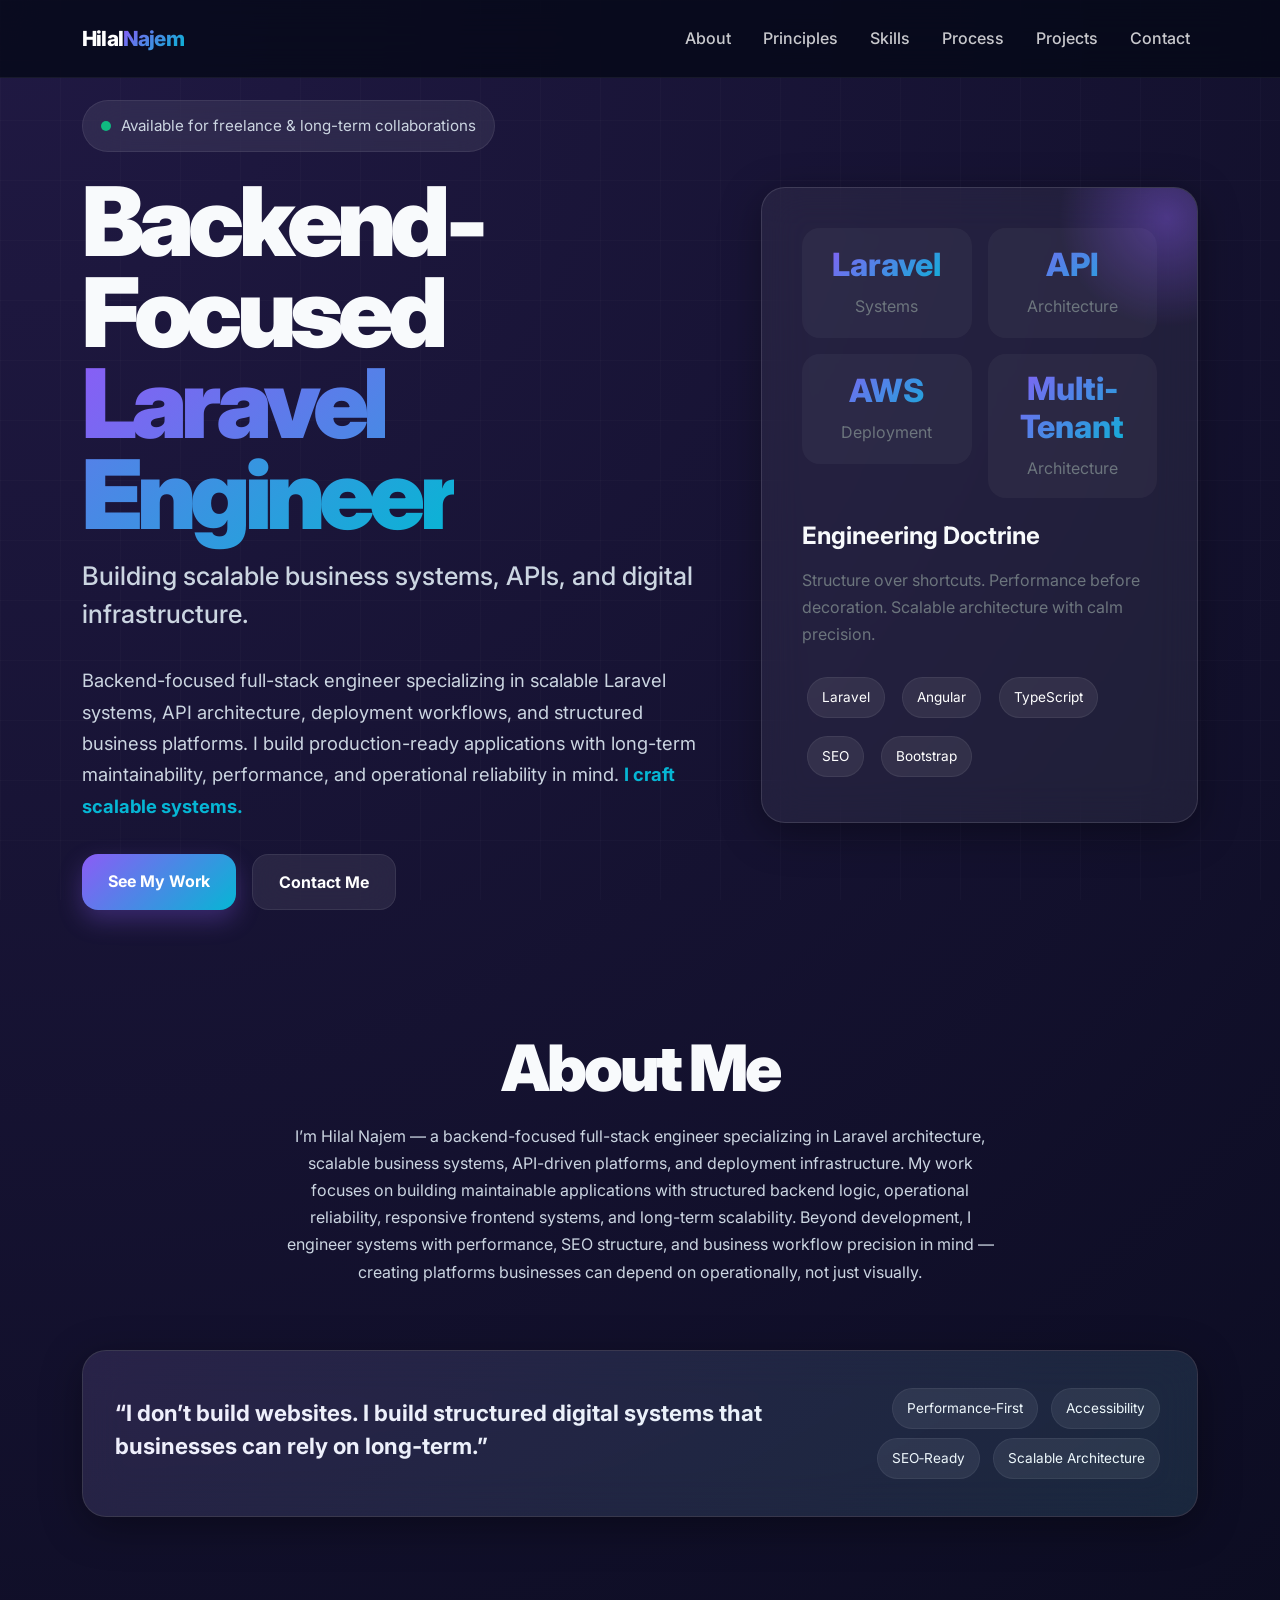
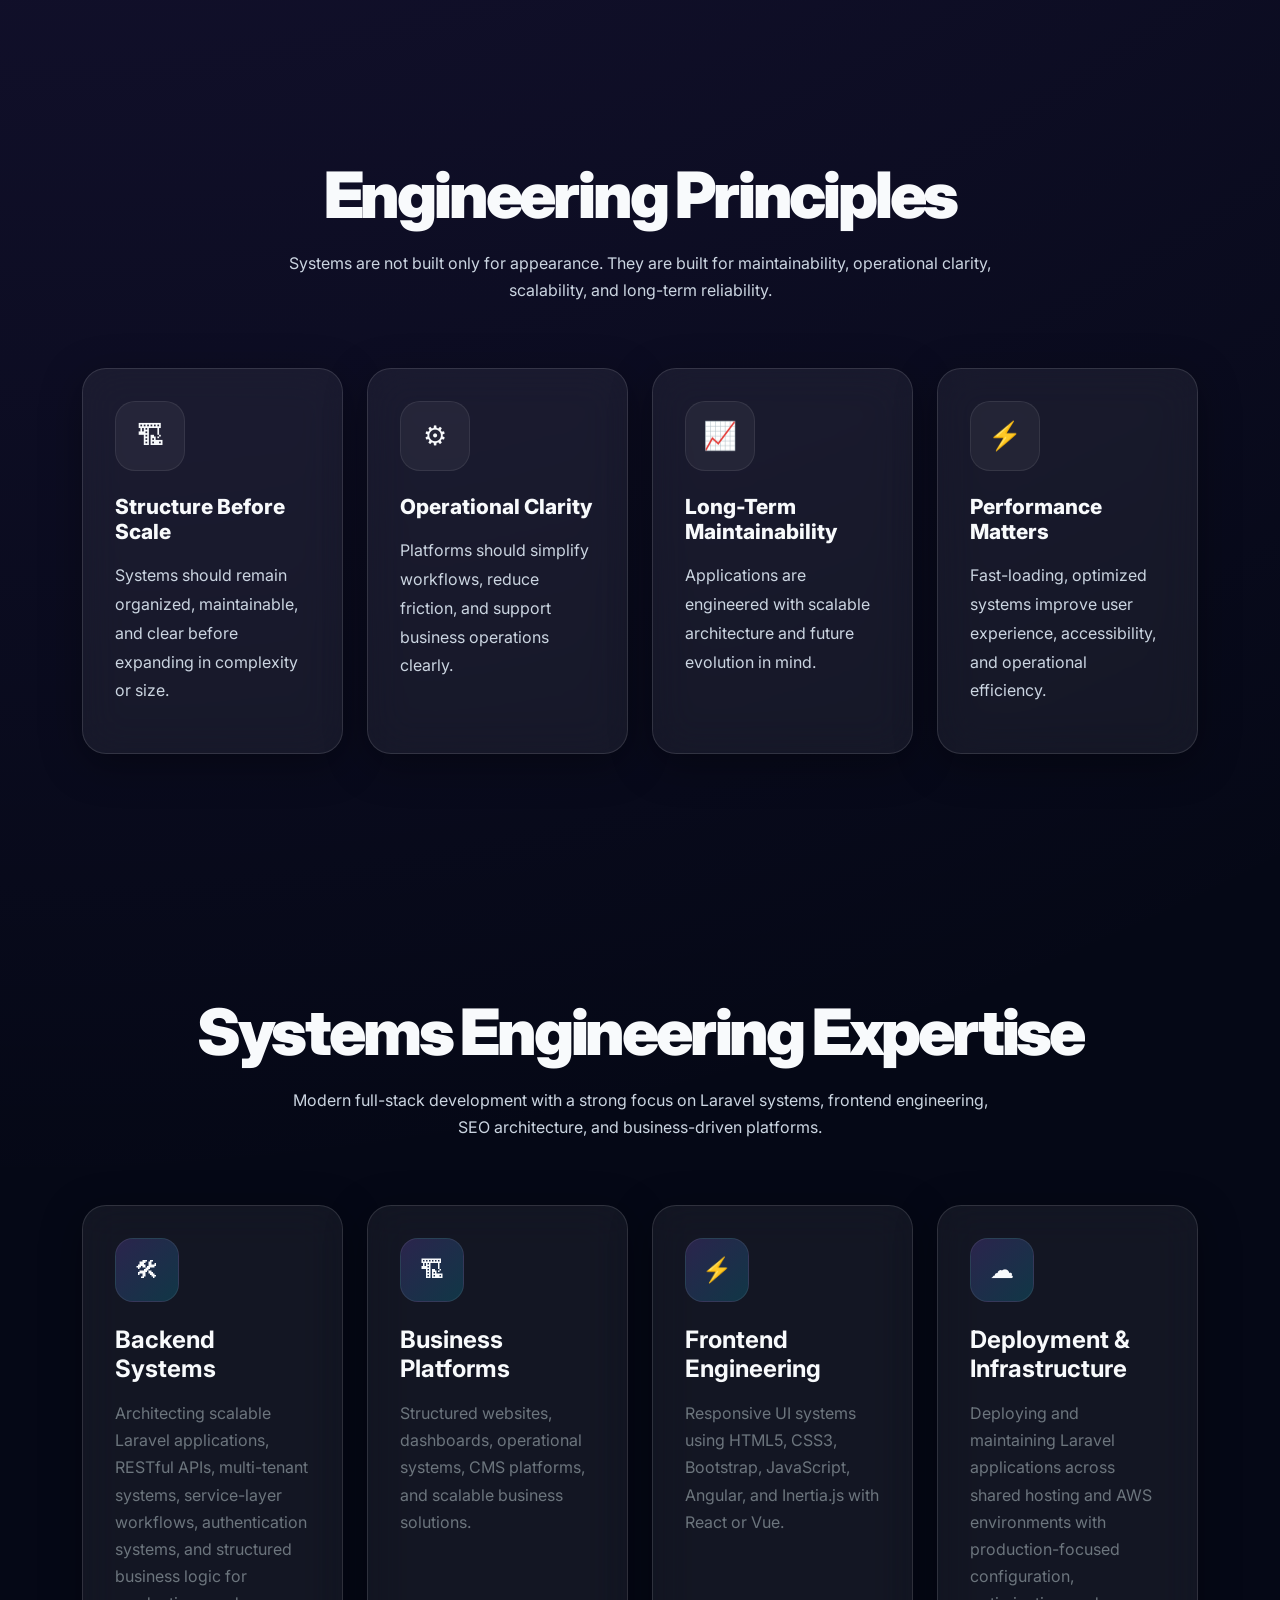
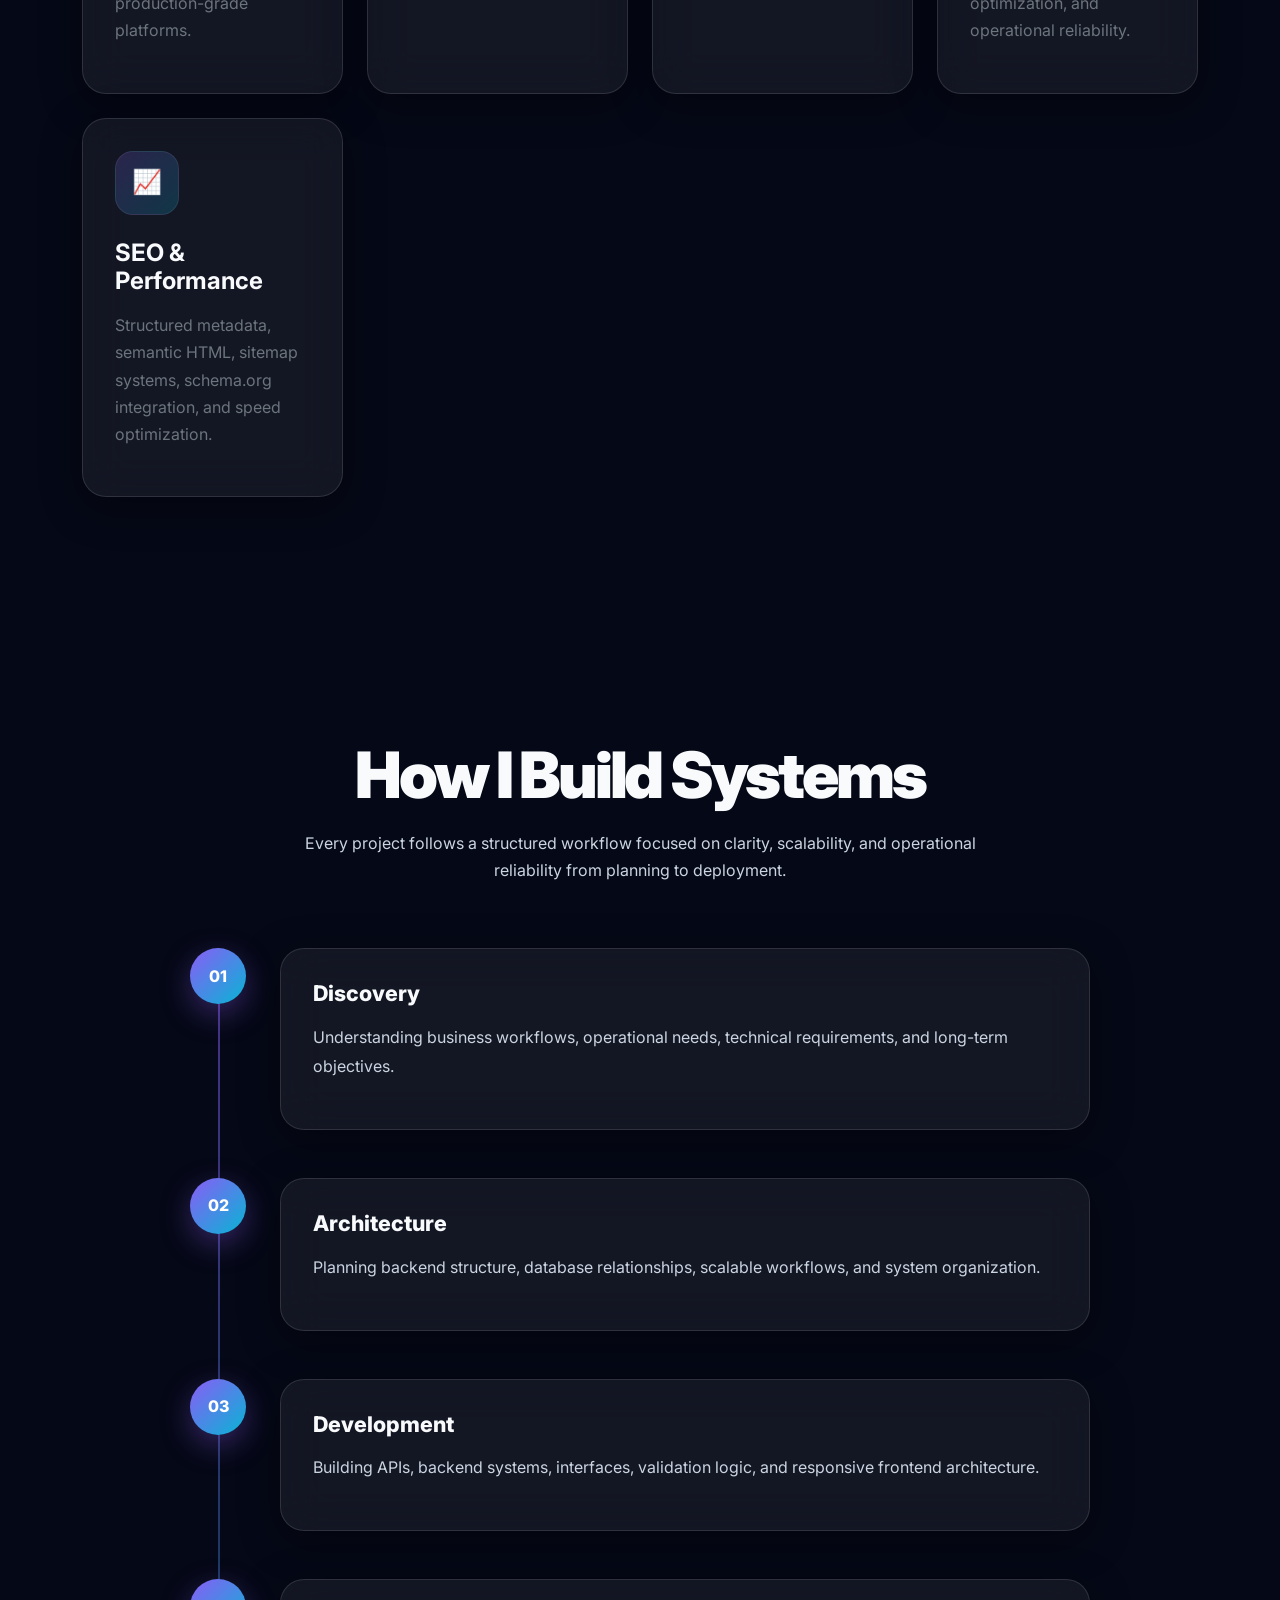
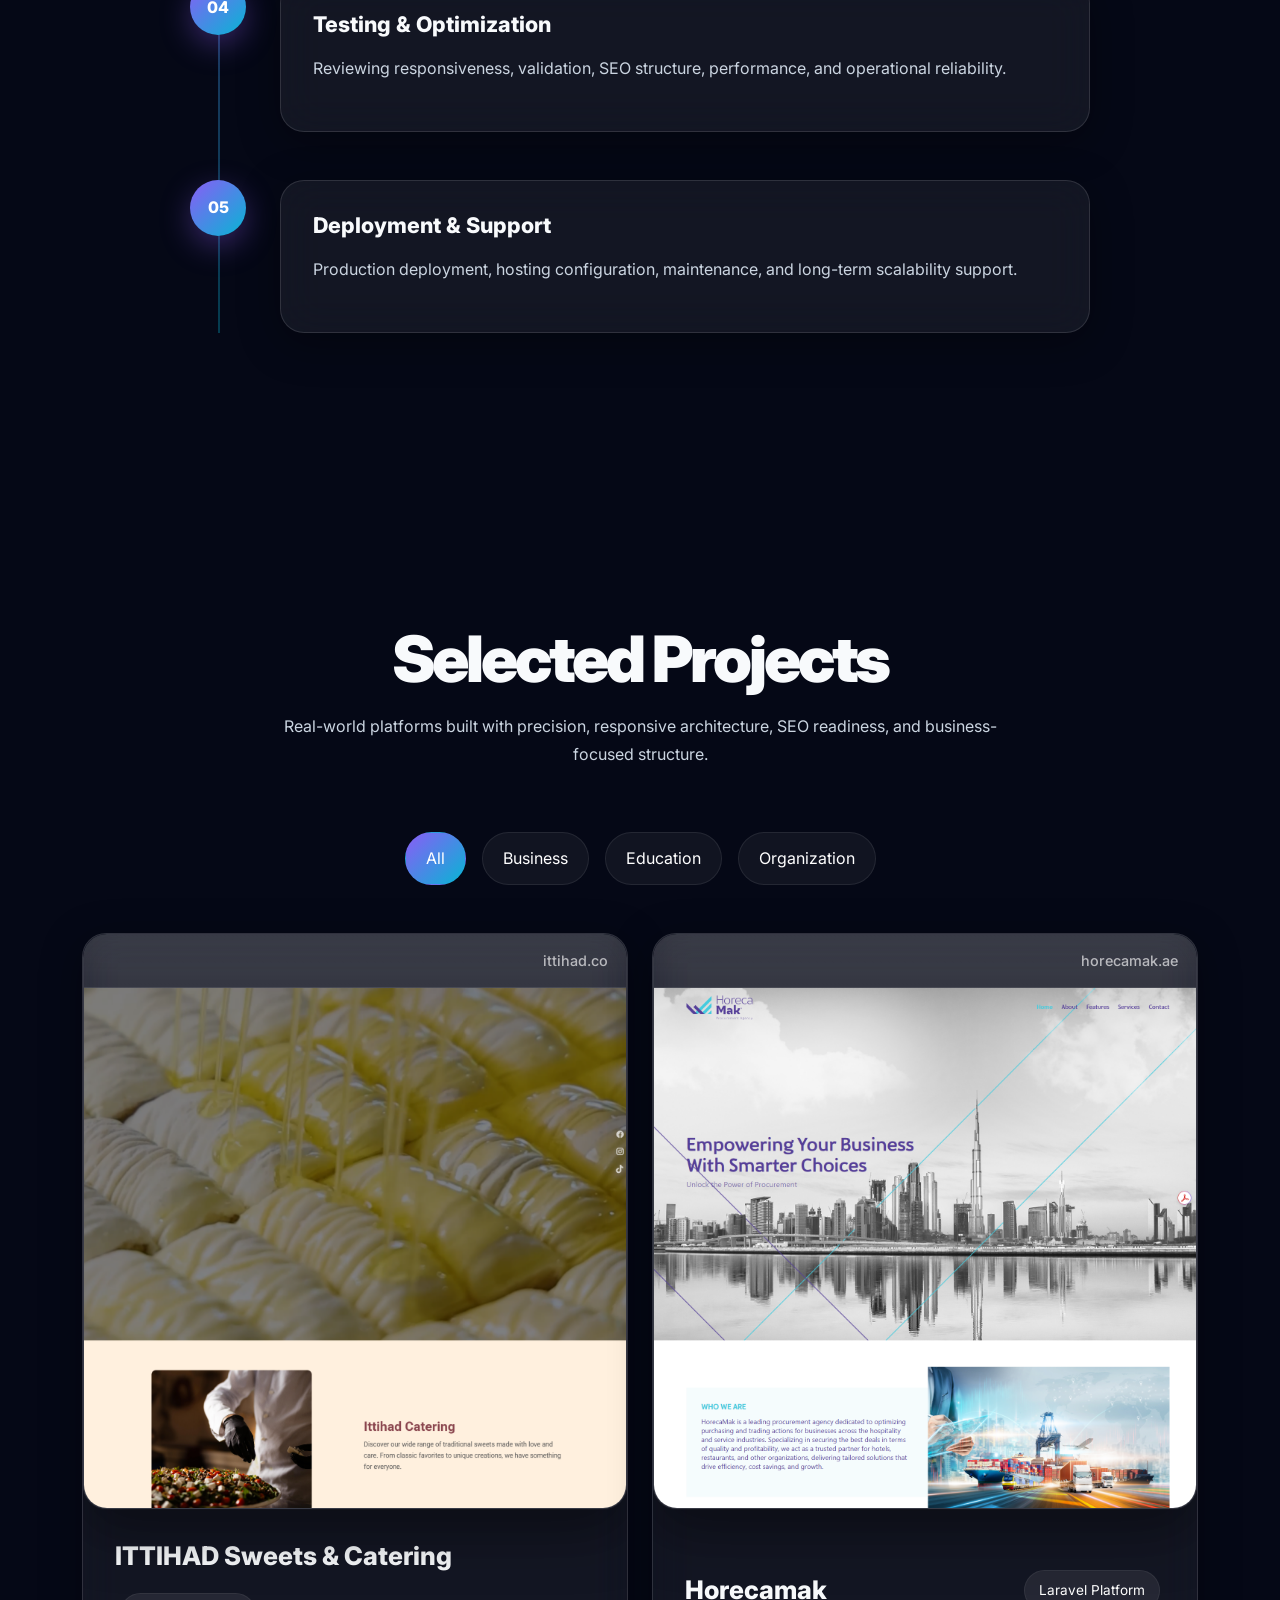
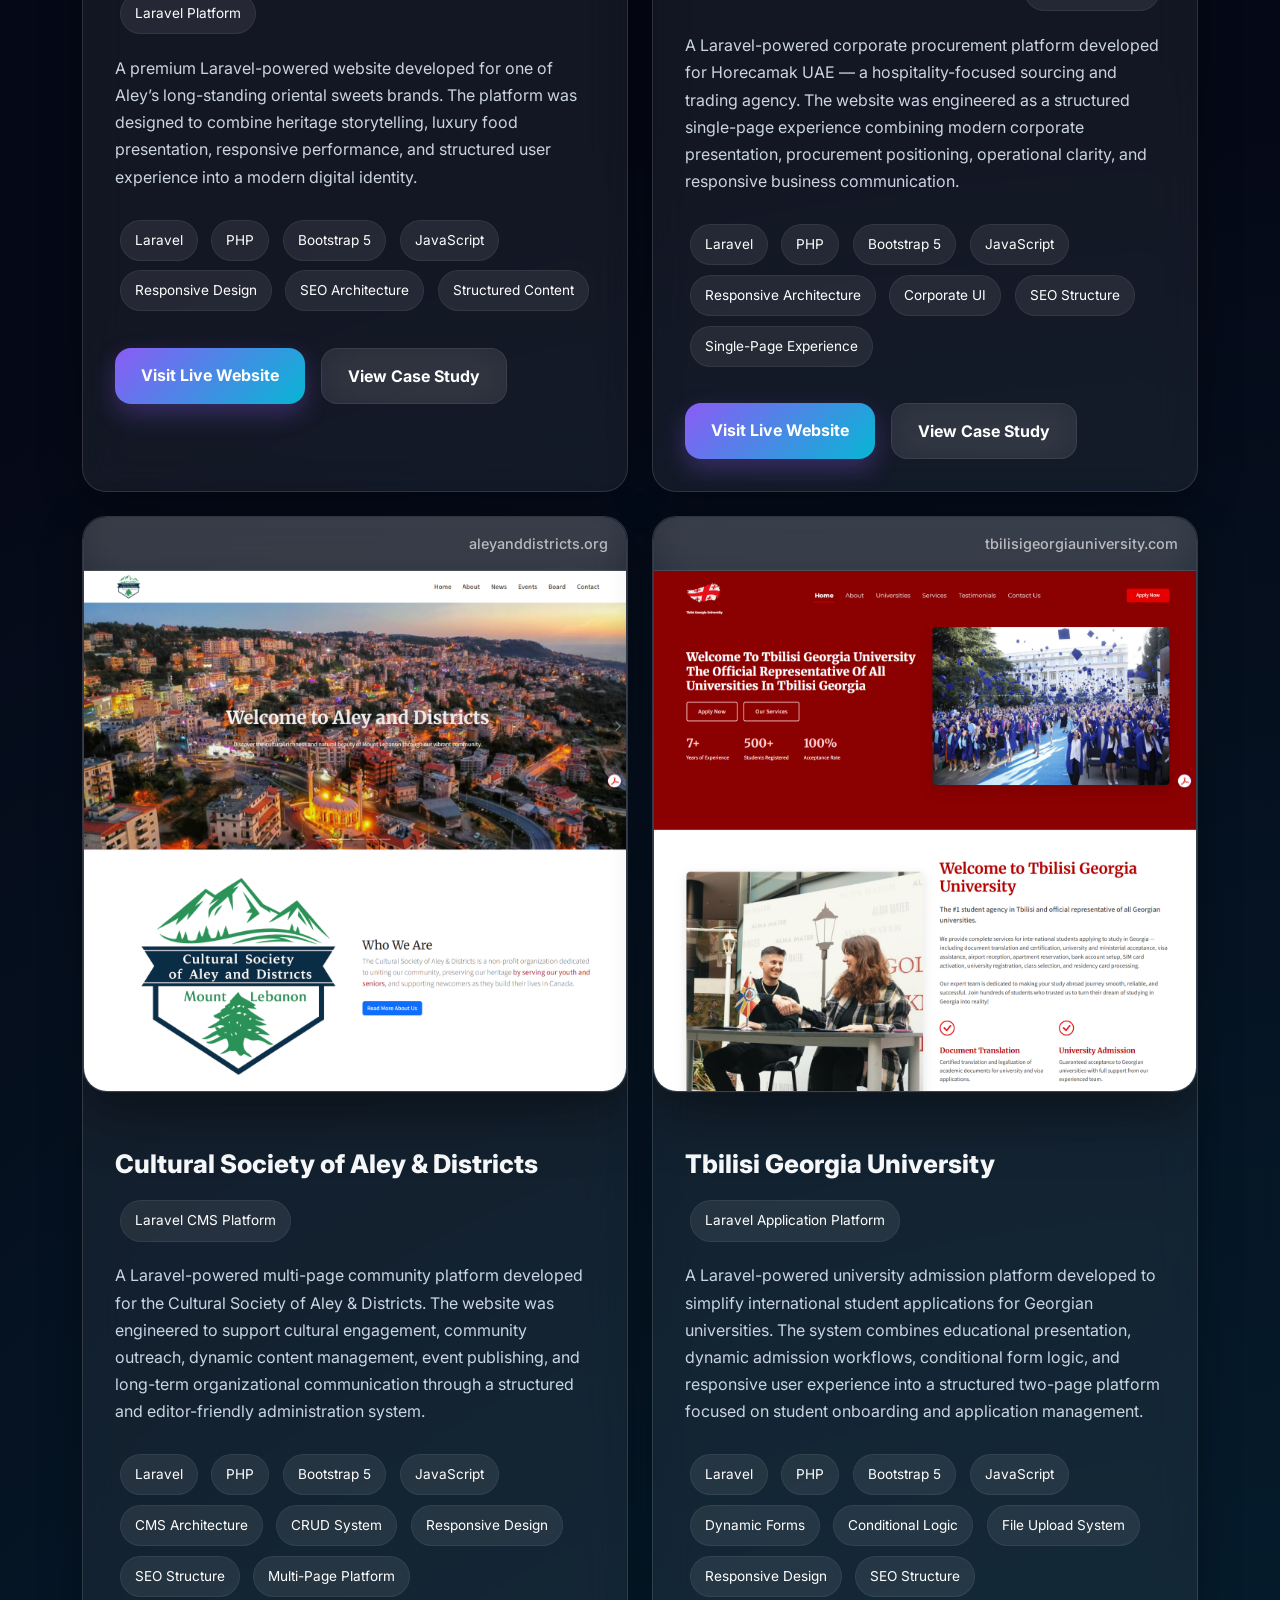
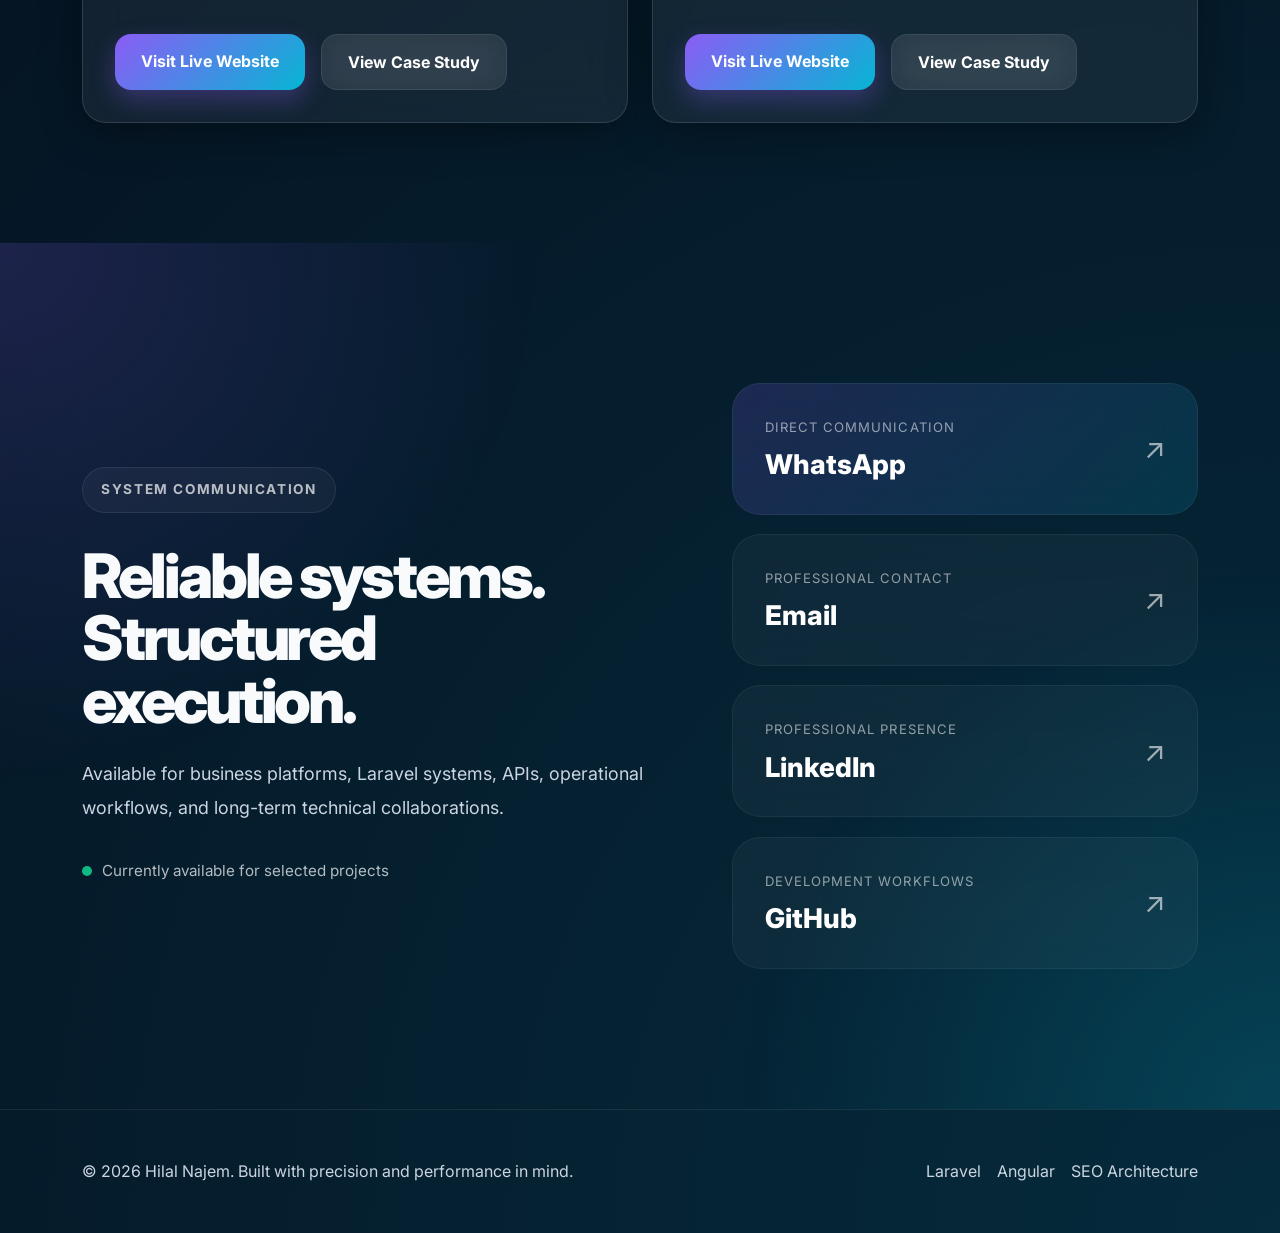
==== commit 422cba4c: "fix ux issues" ====
--- a/index.html
+++ b/index.html
@@ -2,54 +2,98 @@
 <html lang="en">
   <head>
     <meta charset="UTF-8" />
-    <meta name="viewport" content="width=device-width, initial-scale=1.0" />
+    <meta
+      name="viewport"
+      content="width=device-width, initial-scale=1.0, viewport-fit=cover"
+    />
 
     <!-- Primary SEO -->
-    <title>
-      Hilal Najem | Full-Stack Developer & Digital Systems Architect
-    </title>
+    <title>Hilal Najem | Laravel Systems Engineer & Backend Developer</title>
     <meta
       name="description"
-      content="Hilal Najem is a full-stack web developer specializing in Laravel, Angular, scalable business systems, SEO-first architecture, and high-performance digital platforms."
+      content="Hilal Najem is a backend-focused Laravel systems engineer building scalable APIs, operational platforms, and structured digital infrastructure for modern businesses."
     />
     <meta
       name="keywords"
-      content="Hilal Najem, Laravel Developer, Angular Developer, Full Stack Developer, PrimeCodes, Web Developer Lebanon, SEO Web Developer, Business Systems"
+      content="Hilal Najem, Hilal Najem portfolio, Laravel Systems Engineer, Laravel Developer Lebanon, Backend Laravel Engineer, Scalable Laravel Systems, API Developer Lebanon, Full Stack Laravel Engineer"
     />
     <meta name="author" content="Hilal Najem" />
-    <meta name="robots" content="index, follow" />
-    <link rel="canonical" href="https://hilalnajem.dev" />
+    <meta
+      name="robots"
+      content="index, follow, max-image-preview:large, max-snippet:-1, max-video-preview:-1"
+    />
+    <meta name="theme-color" content="#07111f" />
+    <meta name="color-scheme" content="dark" />
+    <meta http-equiv="x-ua-compatible" content="ie=edge" />
+    <link rel="canonical" href="https://hilal-najem-portfolio.pages.dev/" />
+    <link
+      rel="alternate"
+      hreflang="en"
+      href="https://hilal-najem-portfolio.pages.dev/"
+    />
 
     <!-- Open Graph -->
+    <meta property="og:site_name" content="Hilal Najem Portfolio" />
+    <meta property="og:type" content="website" />
+    <meta
+      property="og:url"
+      content="https://hilal-najem-portfolio.pages.dev/"
+    />
     <meta
       property="og:title"
-      content="Hilal Najem | Full-Stack Developer & Digital Systems Architect"
+      content="Hilal Najem | Laravel Systems Engineer & Backend Developer"
     />
     <meta
       property="og:description"
-      content="Building structured digital systems with precision, performance, and long-term scalability."
-    />
-    <meta property="og:type" content="website" />
+      content="Backend-focused Laravel engineer specializing in scalable systems, APIs, operational platforms, and structured digital infrastructure."
+    />
+    <meta property="og:locale" content="en_US" />
     <meta
       property="og:image"
-      content="https://images.unsplash.com/photo-1518770660439-4636190af475?q=80&w=1400&auto=format&fit=crop"
-    />
-
-    <!-- Twitter -->
+      content="https://images.unsplash.com/photo-1516321497487-e288fb19713f?auto=format&fit=crop&w=1400&q=80"
+    />
+    <meta property="og:image:alt" content="Hilal Najem portfolio preview" />
+    <meta property="og:image:width" content="1400" />
+    <meta property="og:image:height" content="900" />
+
+    <!-- Twitter / X -->
     <meta name="twitter:card" content="summary_large_image" />
-    <meta name="twitter:title" content="Hilal Najem | Full-Stack Developer" />
+    <meta name="twitter:site" content="@hilalnajem" />
+    <meta name="twitter:creator" content="@hilalnajem" />
+    <meta
+      name="twitter:title"
+      content="Hilal Najem | Laravel Systems Engineer & Backend Developer"
+    />
     <meta
       name="twitter:description"
-      content="Structured systems. Clean architecture. Performance-first engineering."
-    />
+      content="Backend-focused Laravel engineer building scalable APIs, operational platforms, and structured digital infrastructure."
+    />
+    <meta
+      name="twitter:image"
+      content="https://images.unsplash.com/photo-1516321497487-e288fb19713f?auto=format&fit=crop&w=1400&q=80"
+    />
+    <meta name="twitter:image:alt" content="Hilal Najem portfolio preview" />
 
     <!-- Performance -->
     <link rel="preconnect" href="https://fonts.googleapis.com" />
     <link rel="preconnect" href="https://fonts.gstatic.com" crossorigin />
     <link
+      rel="preload"
+      as="style"
+      href="https://fonts.googleapis.com/css2?family=Inter:wght@300;400;500;600;700;800;900&display=swap"
+    />
+    <link
       href="https://fonts.googleapis.com/css2?family=Inter:wght@300;400;500;600;700;800;900&display=swap"
       rel="stylesheet"
-    />
+      media="print"
+      onload="this.media = 'all'"
+    />
+    <noscript>
+      <link
+        href="https://fonts.googleapis.com/css2?family=Inter:wght@300;400;500;600;700;800;900&display=swap"
+        rel="stylesheet"
+      />
+    </noscript>
 
     <!-- Bootstrap -->
     <link
@@ -59,73 +103,113 @@
       crossorigin="anonymous"
     />
 
-    <!-- Favicon -->
+    <!-- Favicon / App Icons -->
+    <link rel="icon" type="image/svg+xml" href="assets/favicons/favicon.svg" />
     <link rel="icon" type="image/x-icon" href="assets/favicons/favicon.ico" />
-
     <link
       rel="icon"
       type="image/png"
       sizes="16x16"
       href="assets/favicons/favicon-16x16.png"
     />
-
     <link
       rel="icon"
       type="image/png"
       sizes="32x32"
       href="assets/favicons/favicon-32x32.png"
     />
-
     <link
       rel="apple-touch-icon"
       sizes="180x180"
       href="assets/favicons/apple-touch-icon.png"
     />
-
-    <link
-      rel="android-chrome"
-      sizes="192x192"
-      href="assets/favicons/android-chrome-192x192.png"
-    />
-
-    <link
-      rel="android-chrome"
-      sizes="512x512"
-      href="assets/favicons/android-chrome-512x512.png"
-    />
-
-    <link rel="manifest" href="assets/favicons/site.webmanifest" />
+    <link rel="manifest" href="manifest.json" />
 
     <!-- Structured Data -->
     <script type="application/ld+json">
       {
         "@context": "https://schema.org",
-        "@type": "Person",
-        "name": "Hilal Najem",
-        "jobTitle": "Full-Stack Web Developer",
-        "url": "https://www.linkedin.com/in/hilal-najem-aa4b34b5/",
-        "email": "mailto:hilal123work@gmail.com",
-        "sameAs": [
-          "https://github.com/hilal-najem3",
-          "https://www.linkedin.com/in/hilal-najem-aa4b34b5/"
-        ],
-        "knowsAbout": [
-          "Laravel",
-          "PHP",
-          "Angular",
-          "TypeScript",
-          "Bootstrap",
-          "JavaScript",
-          "SEO Architecture",
-          "Business Systems"
+        "@graph": [
+          {
+            "@type": "Person",
+            "@id": "https://hilal-najem-portfolio.pages.dev/#person",
+            "name": "Hilal Najem",
+            "alternateName": "Hilal Najem Portfolio",
+            "jobTitle": "Laravel Systems Engineer",
+            "description": "Backend-focused Laravel systems engineer specializing in scalable APIs, operational platforms, and structured digital infrastructure.",
+            "url": "https://hilal-najem-portfolio.pages.dev/",
+            "email": "mailto:hilal123work@gmail.com",
+            "sameAs": [
+              "https://github.com/hilal-najem3",
+              "https://www.linkedin.com/in/hilal-najem-aa4b34b5/"
+            ],
+            "knowsAbout": [
+              "Laravel",
+              "PHP",
+              "REST APIs",
+              "Scalable Business Systems",
+              "Operational Platforms",
+              "SEO Architecture",
+              "Backend Engineering"
+            ],
+            "worksFor": {
+              "@type": "Organization",
+              "name": "Hilal Najem"
+            }
+          },
+          {
+            "@type": "WebSite",
+            "@id": "https://hilal-najem-portfolio.pages.dev/#website",
+            "url": "https://hilal-najem-portfolio.pages.dev/",
+            "name": "Hilal Najem Portfolio",
+            "inLanguage": "en",
+            "description": "Professional portfolio of Hilal Najem, a Laravel systems engineer focused on scalable platforms and structured digital infrastructure.",
+            "publisher": {
+              "@id": "https://hilal-najem-portfolio.pages.dev/#person"
+            },
+            "potentialAction": {
+              "@type": "SearchAction",
+              "target": "https://hilal-najem-portfolio.pages.dev/#projects",
+              "query-input": "required name=search_term_string"
+            }
+          },
+          {
+            "@type": "Organization",
+            "@id": "https://hilal-najem-portfolio.pages.dev/#organization",
+            "name": "Hilal Najem",
+            "url": "https://hilal-najem-portfolio.pages.dev/",
+            "sameAs": [
+              "https://github.com/hilal-najem3",
+              "https://www.linkedin.com/in/hilal-najem-aa4b34b5/"
+            ],
+            "logo": "https://hilal-najem-portfolio.pages.dev/assets/favicons/favicon.png"
+          },
+          {
+            "@type": "BreadcrumbList",
+            "itemListElement": [
+              {
+                "@type": "ListItem",
+                "position": 1,
+                "name": "Home",
+                "item": "https://hilal-najem-portfolio.pages.dev/"
+              }
+            ]
+          }
         ]
       }
     </script>
     <link rel="stylesheet" href="./assets/css/styles.css?v=2" />
   </head>
   <body>
+    <a class="visually-hidden-focusable" href="#main-content"
+      >Skip to main content</a
+    >
+
     <!-- Navigation -->
-    <nav class="navbar navbar-expand-lg fixed-top">
+    <nav
+      class="navbar navbar-expand-lg fixed-top"
+      aria-label="Primary navigation"
+    >
       <div class="container">
         <a class="navbar-brand" href="#home">
           Hilal<span class="brand-gradient">Najem</span>
@@ -168,7 +252,7 @@
       </div>
     </nav>
 
-    <main>
+    <main id="main-content" tabindex="-1">
       <!-- Hero -->
       <header class="hero" id="home">
         <div class="container">
@@ -553,12 +637,20 @@
           <div
             class="d-flex flex-wrap justify-content-center gap-3 mb-5 fade-up"
           >
-            <button class="filter-btn active" data-filter="all">All</button>
-            <button class="filter-btn" data-filter="business">Business</button>
-            <button class="filter-btn" data-filter="education">
+            <button type="button" class="filter-btn active" data-filter="all">
+              All
+            </button>
+            <button type="button" class="filter-btn" data-filter="business">
+              Business
+            </button>
+            <button type="button" class="filter-btn" data-filter="education">
               Education
             </button>
-            <button class="filter-btn" data-filter="organization">
+            <button
+              type="button"
+              class="filter-btn"
+              data-filter="organization"
+            >
               Organization
             </button>
           </div>
@@ -630,6 +722,7 @@
                     </a>
 
                     <button
+                      type="button"
                       class="btn btn-secondary-custom"
                       onclick="openProjectModal(projects.ittihad)"
                     >
@@ -707,6 +800,7 @@
                     </a>
 
                     <button
+                      type="button"
                       class="btn btn-secondary-custom"
                       onclick="openProjectModal(projects.horecamak)"
                     >
@@ -790,6 +884,7 @@
                     </a>
 
                     <button
+                      type="button"
                       class="btn btn-secondary-custom"
                       onclick="openProjectModal(projects.aley)"
                     >
@@ -878,6 +973,7 @@
                     </a>
 
                     <button
+                      type="button"
                       class="btn btn-secondary-custom"
                       onclick="openProjectModal(projects.tbilisi)"
                     >
@@ -1006,7 +1102,12 @@
     </footer>
 
     <!-- Back To Top -->
-    <button class="back-to-top" id="backToTop" aria-label="Back to top">
+    <button
+      type="button"
+      class="back-to-top"
+      id="backToTop"
+      aria-label="Back to top"
+    >
       ↑
     </button>
 
@@ -1021,7 +1122,7 @@
       aria-hidden="true"
     >
       <div
-        class="modal-dialog modal-xl modal-dialog-centered modal-dialog-scrollable"
+        class="modal-dialog modal-xl modal-dialog-centered modal-dialog-scrollable project-modal-dialog"
       >
         <div class="modal-content project-modal-content">
           <!-- CLOSE -->
--- a/assets/css/styles.css
+++ b/assets/css/styles.css
@@ -25,6 +25,7 @@
   scroll-behavior: smooth;
   scroll-padding-top: 96px;
   overflow-x: hidden;
+  -webkit-text-size-adjust: 100%;
 }
 
 body {
@@ -44,6 +45,10 @@
   color: var(--text-primary);
   overflow-x: hidden;
   line-height: 1.7;
+  min-width: 320px;
+  min-height: 100svh;
+  text-rendering: optimizeLegibility;
+  -webkit-font-smoothing: antialiased;
 }
 
 body::before {
@@ -194,6 +199,7 @@
   font-weight: 700;
   transition: var(--transition);
   box-shadow: 0 10px 25px rgba(139, 92, 246, 0.3);
+  min-height: 48px;
 }
 
 .btn-primary-custom:hover {
@@ -210,6 +216,21 @@
   font-weight: 700;
   backdrop-filter: blur(20px);
   transition: var(--transition);
+  min-height: 48px;
+}
+
+a,
+button,
+.browser-frame {
+  touch-action: manipulation;
+}
+
+a:focus-visible,
+button:focus-visible,
+.filter-btn:focus-visible,
+.browser-frame:focus-visible {
+  outline: 3px solid rgba(6, 182, 212, 0.75);
+  outline-offset: 4px;
 }
 
 .btn-secondary-custom:hover {
@@ -935,6 +956,7 @@
 .website-preview-wrapper {
   perspective: 1600px;
   position: relative;
+  --preview-height: 520px;
 }
 
 .browser-frame {
@@ -949,9 +971,13 @@
   transition:
     transform 0.45s ease,
     box-shadow 0.45s ease;
-}
-
-.browser-frame:hover {
+  will-change: transform;
+}
+
+.browser-frame:hover,
+.browser-frame:focus,
+.browser-frame:focus-within,
+.browser-frame.is-previewing {
   transform: translateY(-10px);
   box-shadow:
     0 35px 80px rgba(0, 0, 0, 0.55),
@@ -1004,19 +1030,26 @@
 }
 
 .website-preview-container {
-  height: 520px;
+  height: var(--preview-height);
   overflow: hidden;
   position: relative;
+  transform: translateZ(0);
 }
 
 .website-preview-image {
   width: 100%;
   display: block;
-  transition: transform 8s ease;
-}
-
-.browser-frame:hover .website-preview-image {
-  transform: translateY(calc(-100% + 520px));
+  transform: translate3d(0, 0, 0);
+  transition:
+    transform var(--preview-duration, 8s) cubic-bezier(0.22, 1, 0.36, 1);
+  will-change: transform;
+}
+
+.browser-frame:hover .website-preview-image,
+.browser-frame:focus .website-preview-image,
+.browser-frame:focus-within .website-preview-image,
+.browser-frame.is-previewing .website-preview-image {
+  transform: translate3d(0, calc(-1 * var(--preview-travel, 0px)), 0);
 }
 
 .navbar-toggler-icon {
@@ -1035,11 +1068,29 @@
 
   border-radius: 32px;
 
+  max-height: min(
+    920px,
+    calc(100dvh - 2rem - env(safe-area-inset-top) - env(safe-area-inset-bottom))
+  );
   overflow: hidden;
 
   backdrop-filter: blur(30px);
 
   color: white;
+}
+
+.project-modal-content .modal-body {
+  max-height: inherit;
+  overflow-x: hidden;
+  overflow-y: auto;
+  overscroll-behavior: contain;
+  -webkit-overflow-scrolling: touch;
+  scrollbar-width: none;
+}
+
+.project-modal-content .modal-body::-webkit-scrollbar {
+  width: 0;
+  height: 0;
 }
 
 .project-modal-close {
@@ -1079,6 +1130,7 @@
     rgba(5, 8, 22, 0.95),
     rgba(5, 8, 22, 0.15)
   );
+  pointer-events: none;
 }
 
 .project-modal-top {
@@ -1089,6 +1141,7 @@
   right: 40px;
 
   z-index: 2;
+  pointer-events: none;
 }
 
 .project-modal-category {
@@ -1133,6 +1186,8 @@
 
 .project-modal-body {
   padding: 4rem;
+  position: relative;
+  z-index: 3;
 }
 
 .project-modal-section-title {
@@ -1239,7 +1294,7 @@
   }
 
   .website-preview-container {
-    height: 300px;
+    height: var(--preview-height);
   }
 
   .project-modal-preview {
@@ -1416,3 +1471,257 @@
     padding: 1.5rem;
   }
 }
+
+@media (max-width: 1199.98px) {
+  .website-preview-wrapper {
+    --preview-height: 420px;
+  }
+}
+
+@media (max-width: 991.98px) {
+  .navbar-collapse {
+    padding: 1rem 0 0.5rem;
+  }
+
+  .nav-link {
+    min-height: 44px;
+    display: flex;
+    align-items: center;
+  }
+
+  .website-preview-wrapper {
+    --preview-height: 380px;
+  }
+
+  .modal-dialog.project-modal-dialog {
+    margin:
+      max(0.75rem, env(safe-area-inset-top))
+      max(0.75rem, env(safe-area-inset-right))
+      max(0.75rem, env(safe-area-inset-bottom))
+      max(0.75rem, env(safe-area-inset-left));
+  }
+}
+
+@media (max-width: 767.98px) {
+  html {
+    scroll-padding-top: 78px;
+  }
+
+  .navbar {
+    padding: 0.75rem 0;
+  }
+
+  .hero {
+    min-height: 100svh;
+    padding-top: calc(88px + env(safe-area-inset-top));
+    padding-bottom: 64px;
+  }
+
+  .hero-title {
+    font-size: clamp(2.65rem, 14vw, 3.5rem);
+    line-height: 1;
+  }
+
+  .hero-badge {
+    align-items: flex-start;
+    text-align: left;
+  }
+
+  .hero-buttons,
+  .project-links,
+  .contact-main-buttons {
+    align-items: stretch;
+  }
+
+  .hero-buttons .btn,
+  .project-links .btn,
+  .project-modal-body .btn,
+  .contact-main-buttons .btn {
+    width: 100%;
+    display: inline-flex;
+    align-items: center;
+    justify-content: center;
+  }
+
+  .section {
+    padding: 76px 0;
+  }
+
+  .section-subtitle {
+    margin-bottom: 2.5rem;
+  }
+
+  .website-preview-wrapper {
+    --preview-height: min(78svh, 340px);
+  }
+
+  .browser-frame:hover {
+    transform: none;
+  }
+
+  .browser-topbar {
+    padding: 12px 14px;
+    gap: 12px;
+  }
+
+  .browser-url {
+    min-width: 0;
+    overflow: hidden;
+    text-overflow: ellipsis;
+    white-space: nowrap;
+    font-size: 0.78rem;
+  }
+
+  .project-modal-content {
+    border-radius: 24px;
+    max-height: calc(
+      100dvh - 1rem - env(safe-area-inset-top) - env(safe-area-inset-bottom)
+    );
+  }
+
+  .project-modal-close {
+    top: 16px;
+    right: 16px;
+    width: 44px;
+    height: 44px;
+    padding: 0.8rem;
+    border-radius: 999px;
+    background-color: rgba(5, 8, 22, 0.7);
+    background-size: 0.85rem;
+  }
+
+  .project-modal-preview {
+    height: min(52svh, 330px);
+  }
+
+  .project-modal-category {
+    padding: 8px 12px;
+    margin-bottom: 12px;
+    font-size: 0.78rem;
+  }
+
+  .project-modal-short-description {
+    font-size: 0.98rem;
+    line-height: 1.55;
+  }
+
+  .project-modal-body {
+    padding: 1.75rem 1.25rem calc(1.75rem + env(safe-area-inset-bottom));
+  }
+
+  .project-feature-card,
+  .project-modal-pages li {
+    border-radius: 18px;
+  }
+
+  .contact-experience {
+    padding: 84px 0;
+  }
+
+  .contact-action {
+    border-radius: 22px;
+  }
+
+  footer .d-flex.gap-3 {
+    flex-wrap: wrap;
+    justify-content: center;
+  }
+
+  .back-to-top {
+    right: max(16px, env(safe-area-inset-right));
+    bottom: max(16px, env(safe-area-inset-bottom));
+  }
+}
+
+@media (max-width: 480px) {
+  .container {
+    --bs-gutter-x: 1.25rem;
+  }
+
+  .hero-title {
+    font-size: clamp(2.35rem, 13vw, 3rem);
+  }
+
+  .section-title,
+  .contact-headline {
+    letter-spacing: -0.035em;
+  }
+
+  .website-preview-wrapper {
+    --preview-height: min(72svh, 300px);
+  }
+
+  .project-content,
+  .skill-card,
+  .contact-card,
+  .hero-card,
+  .principle-card,
+  .process-card {
+    padding: 1.25rem;
+  }
+
+  .project-title,
+  .process-title,
+  .principle-title {
+    overflow-wrap: anywhere;
+  }
+
+  .tech-badge {
+    max-width: 100%;
+    overflow-wrap: anywhere;
+  }
+
+  .process-item {
+    padding-left: 58px;
+  }
+
+  .process-wrapper::before {
+    left: 18px;
+  }
+
+  .project-modal-title {
+    font-size: clamp(1.85rem, 11vw, 2.35rem);
+    letter-spacing: -0.035em;
+  }
+}
+
+@media (max-width: 360px) {
+  .hero-title {
+    font-size: 2.15rem;
+  }
+
+  .btn-primary-custom,
+  .btn-secondary-custom,
+  .filter-btn {
+    padding-left: 18px;
+    padding-right: 18px;
+  }
+
+  .website-preview-wrapper {
+    --preview-height: 270px;
+  }
+}
+
+@media (min-width: 1400px) {
+  .website-preview-wrapper {
+    --preview-height: 560px;
+  }
+}
+
+@media (prefers-reduced-motion: reduce) {
+  *,
+  *::before,
+  *::after {
+    scroll-behavior: auto !important;
+    animation-duration: 0.01ms !important;
+    animation-iteration-count: 1 !important;
+    transition-duration: 0.01ms !important;
+  }
+
+  .browser-frame:hover .website-preview-image,
+  .browser-frame:focus .website-preview-image,
+  .browser-frame:focus-within .website-preview-image,
+  .browser-frame.is-previewing .website-preview-image {
+    transform: none;
+  }
+}
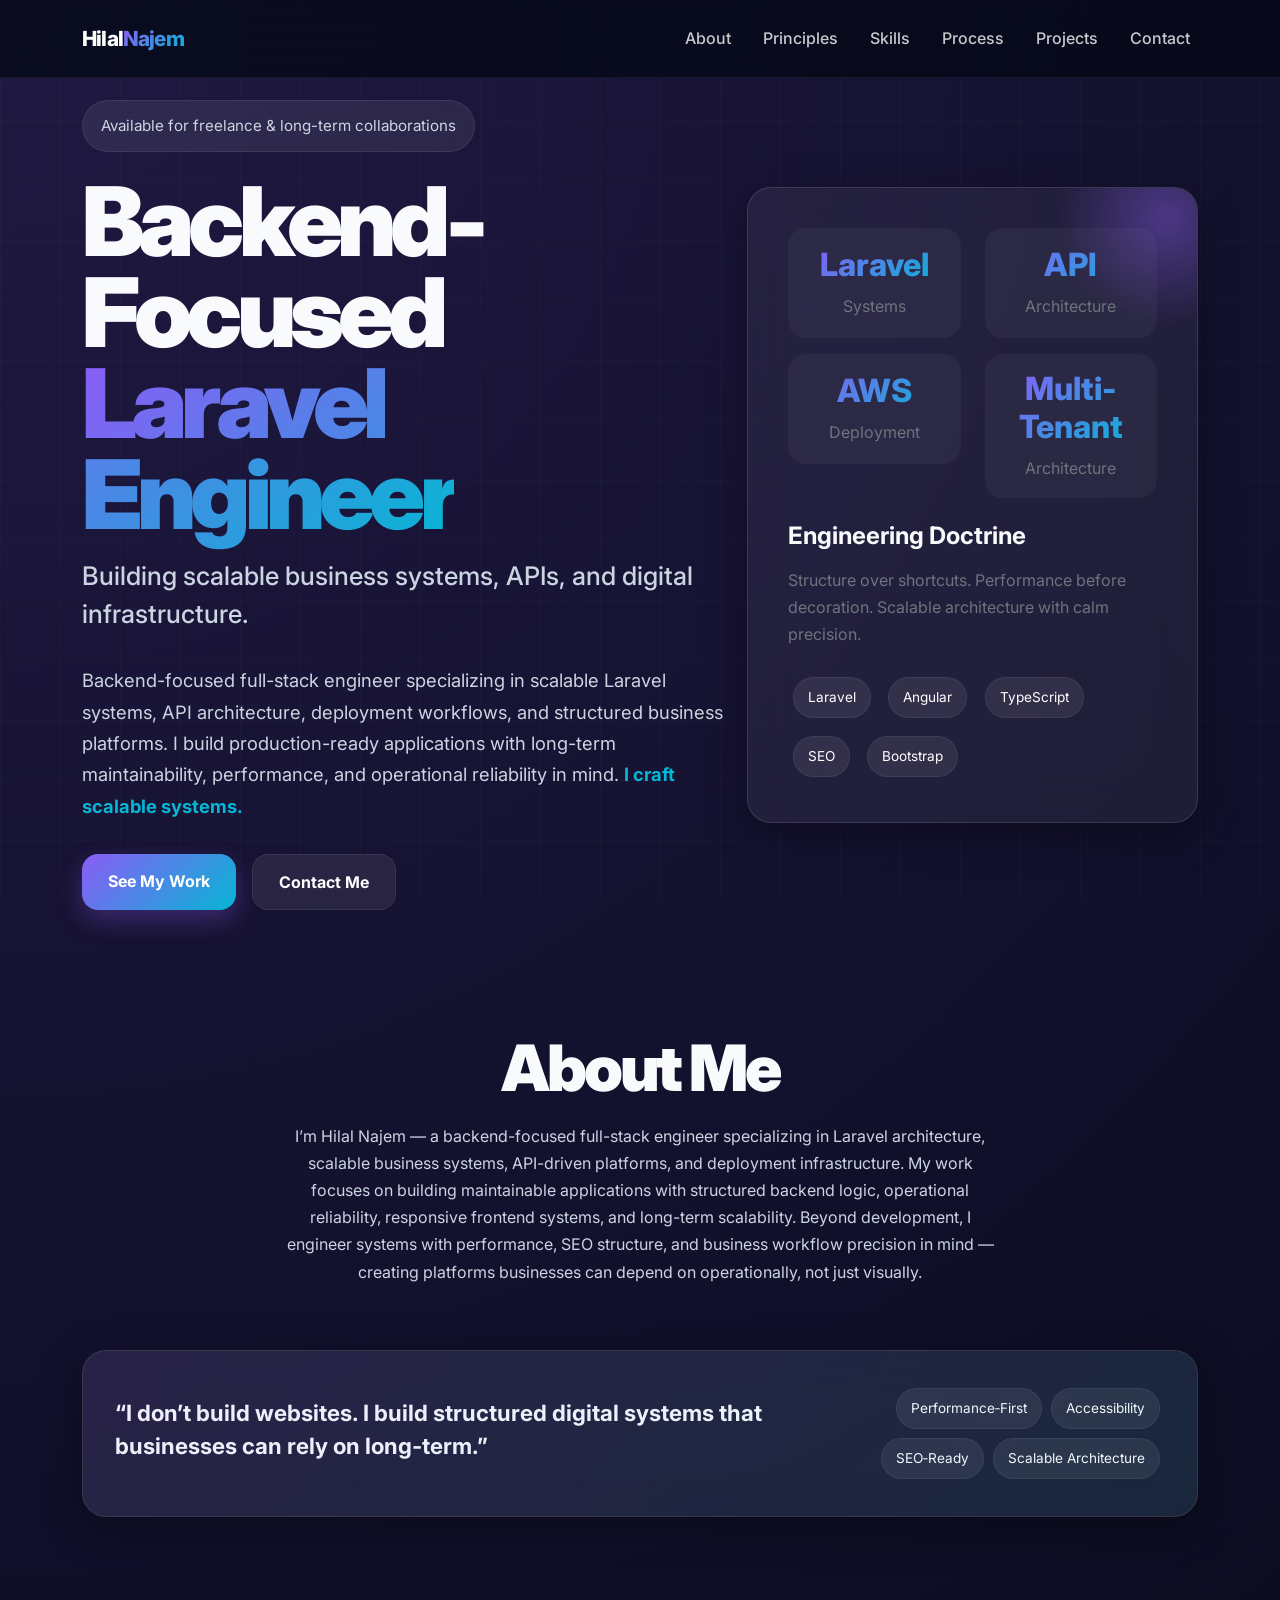
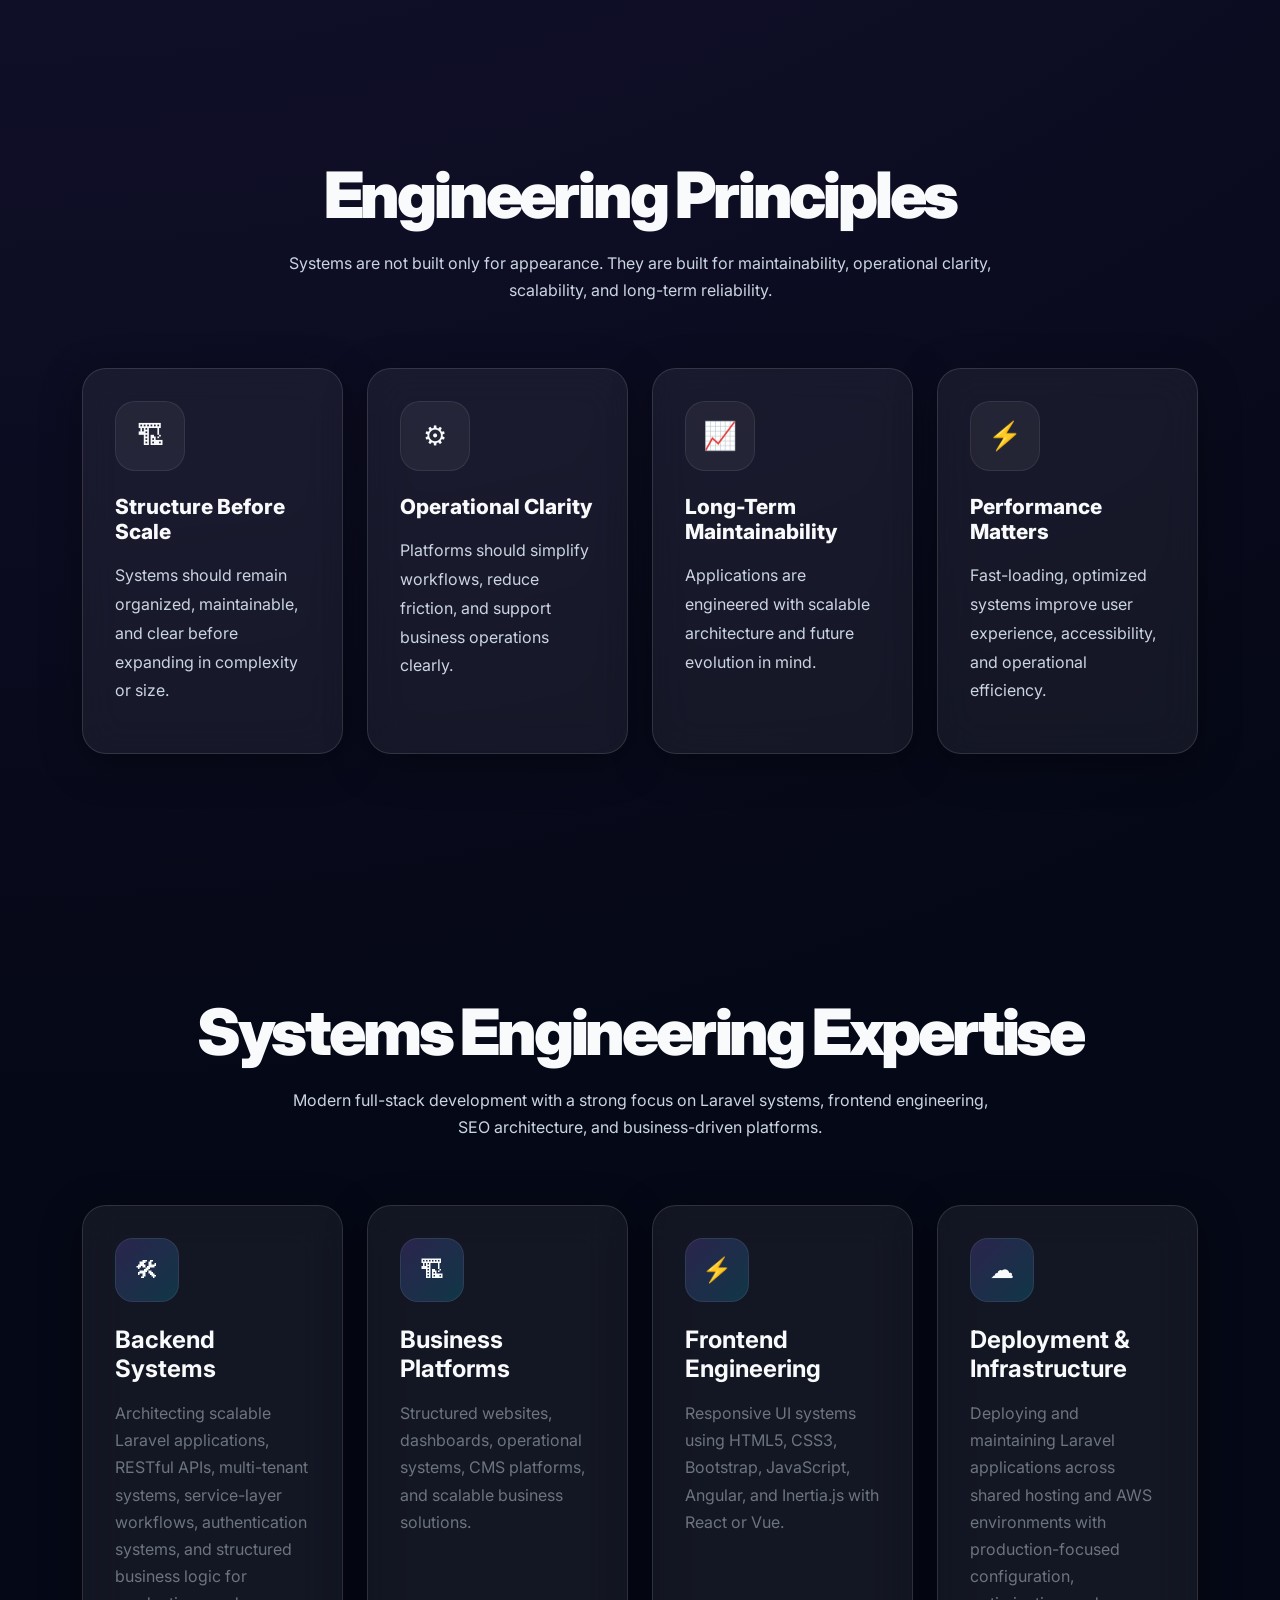
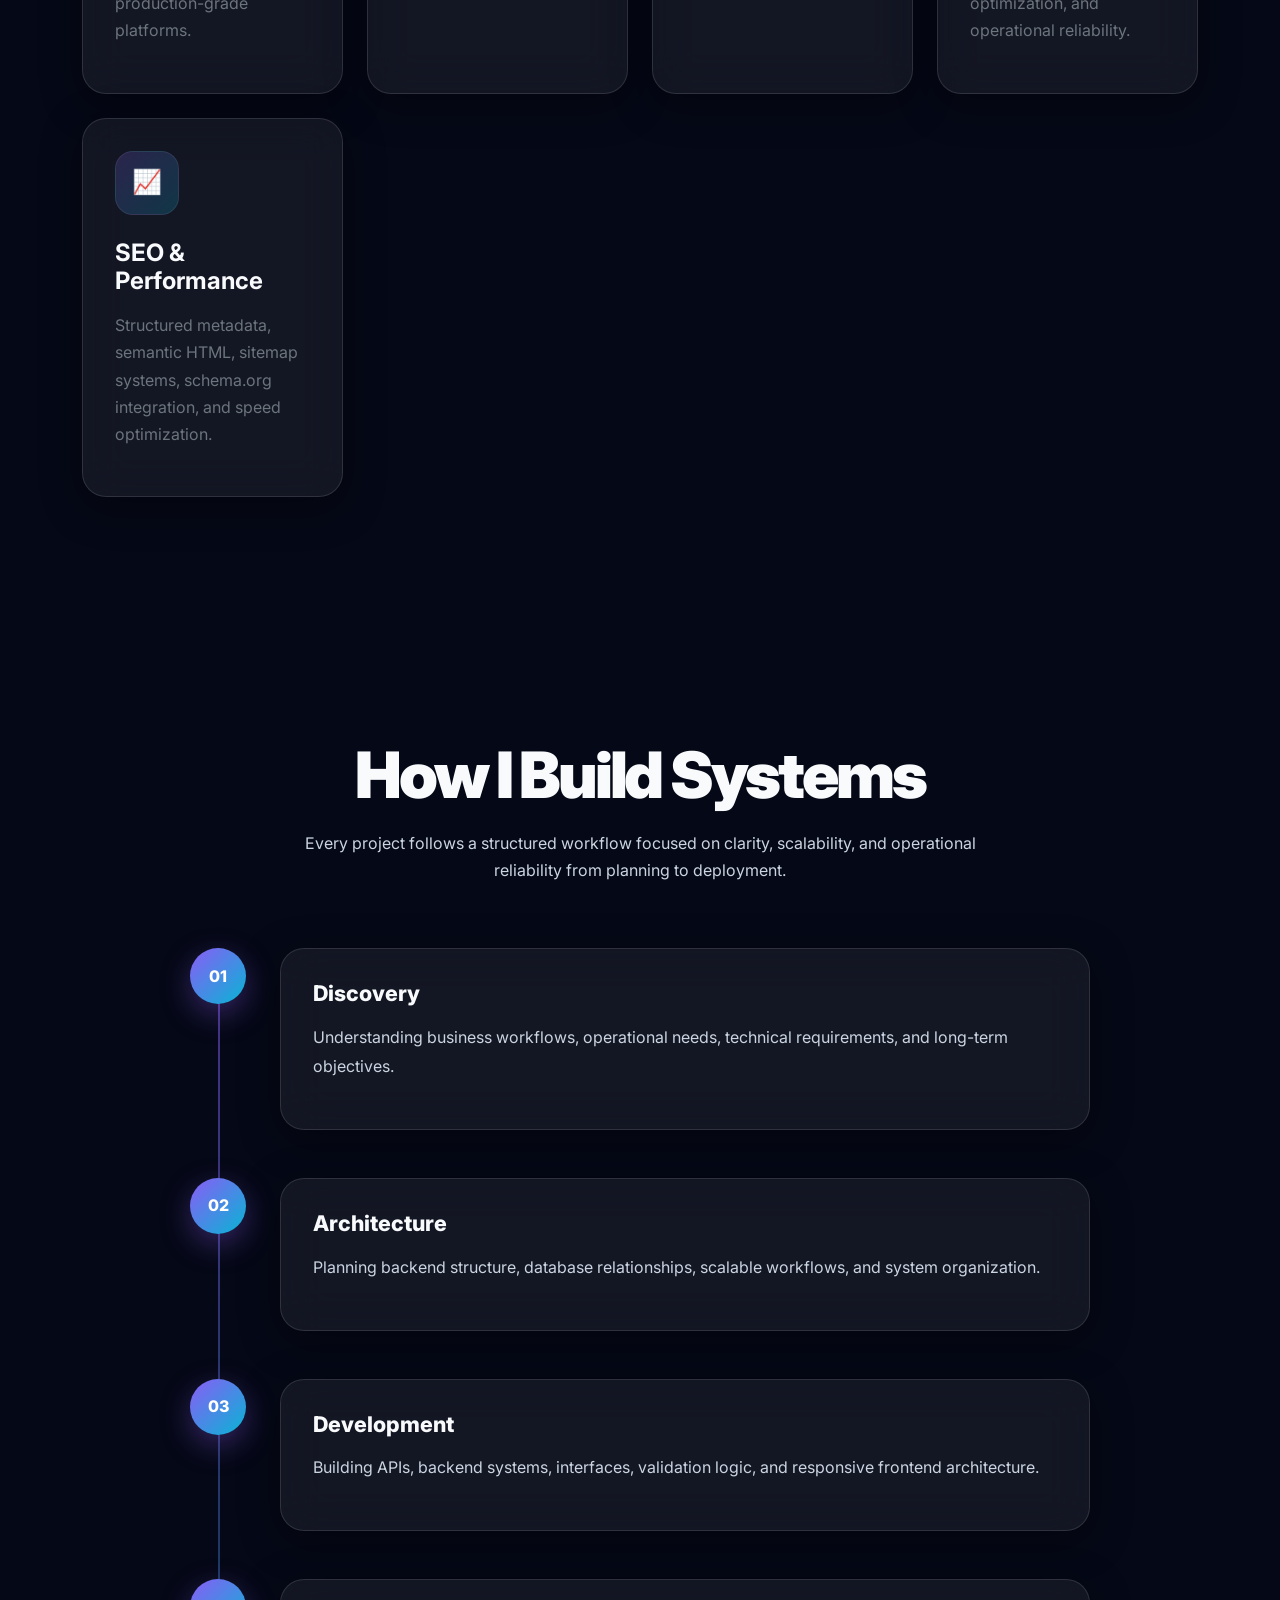
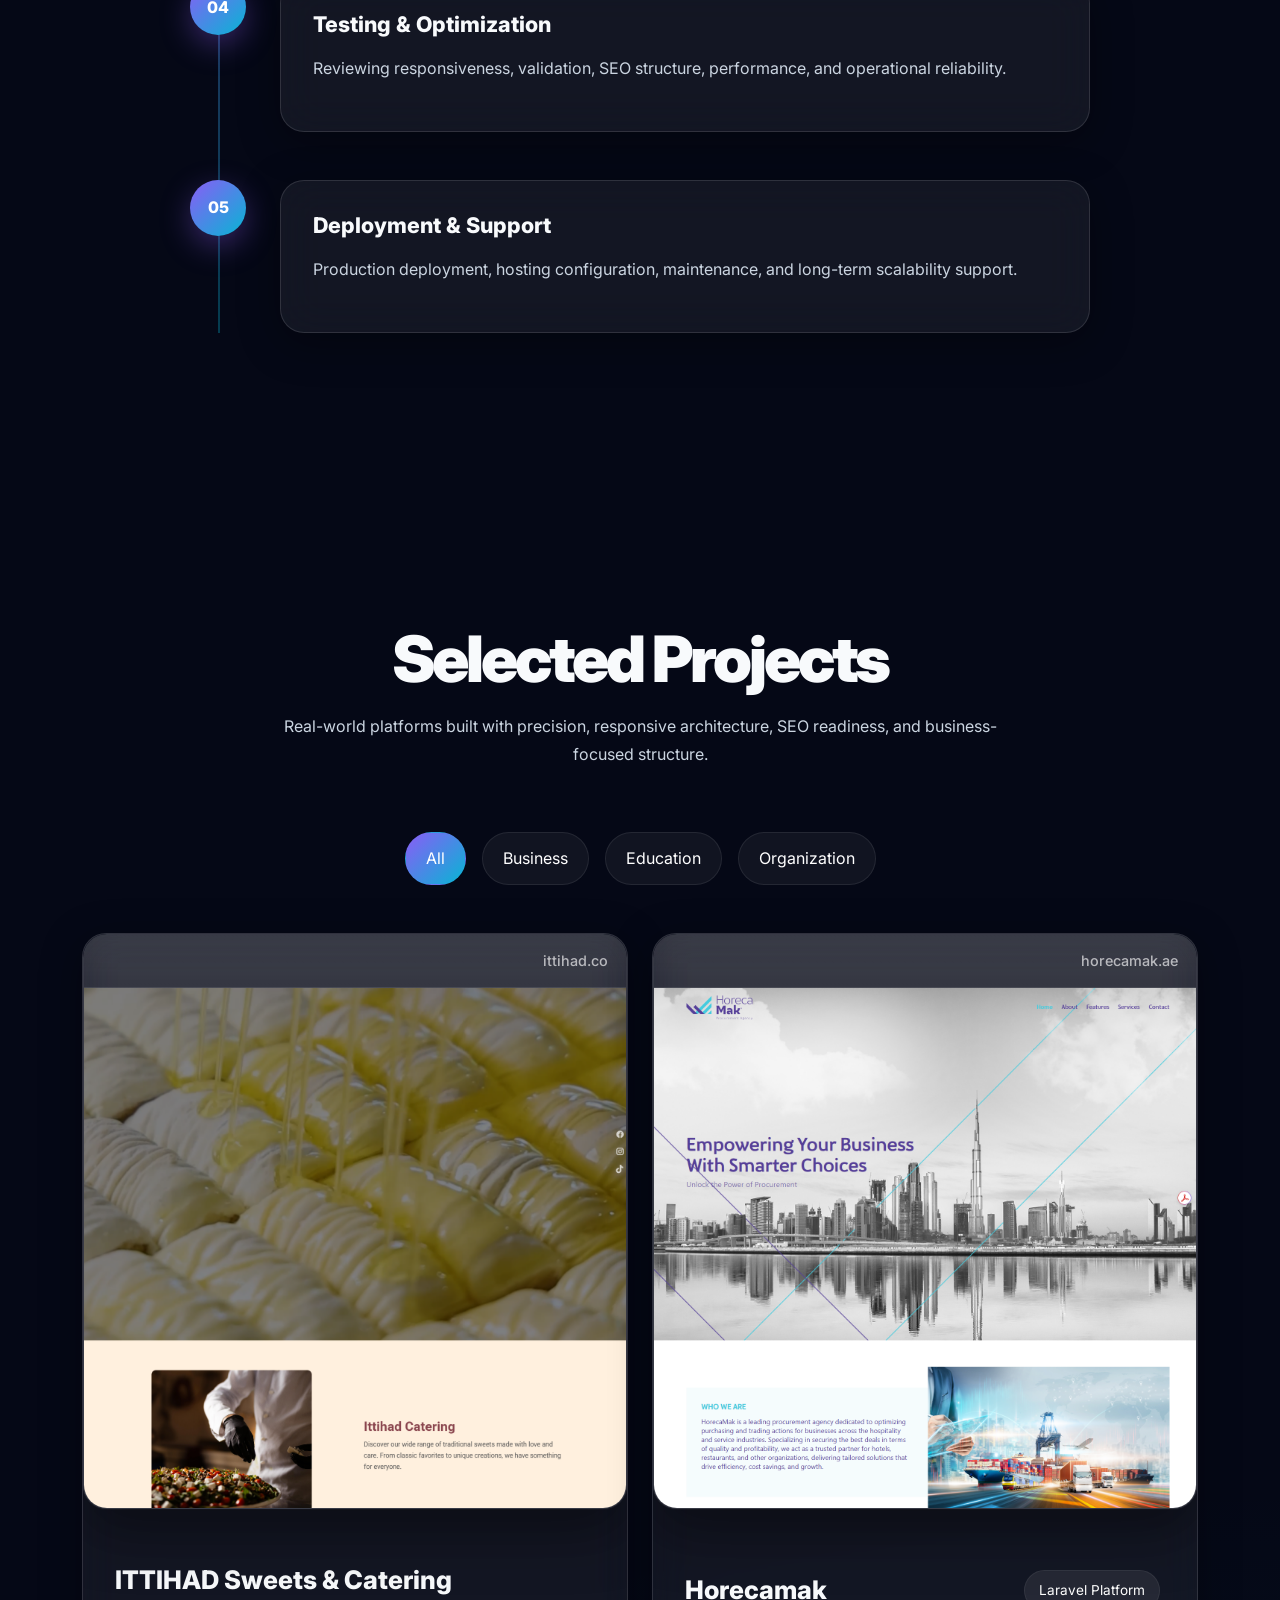
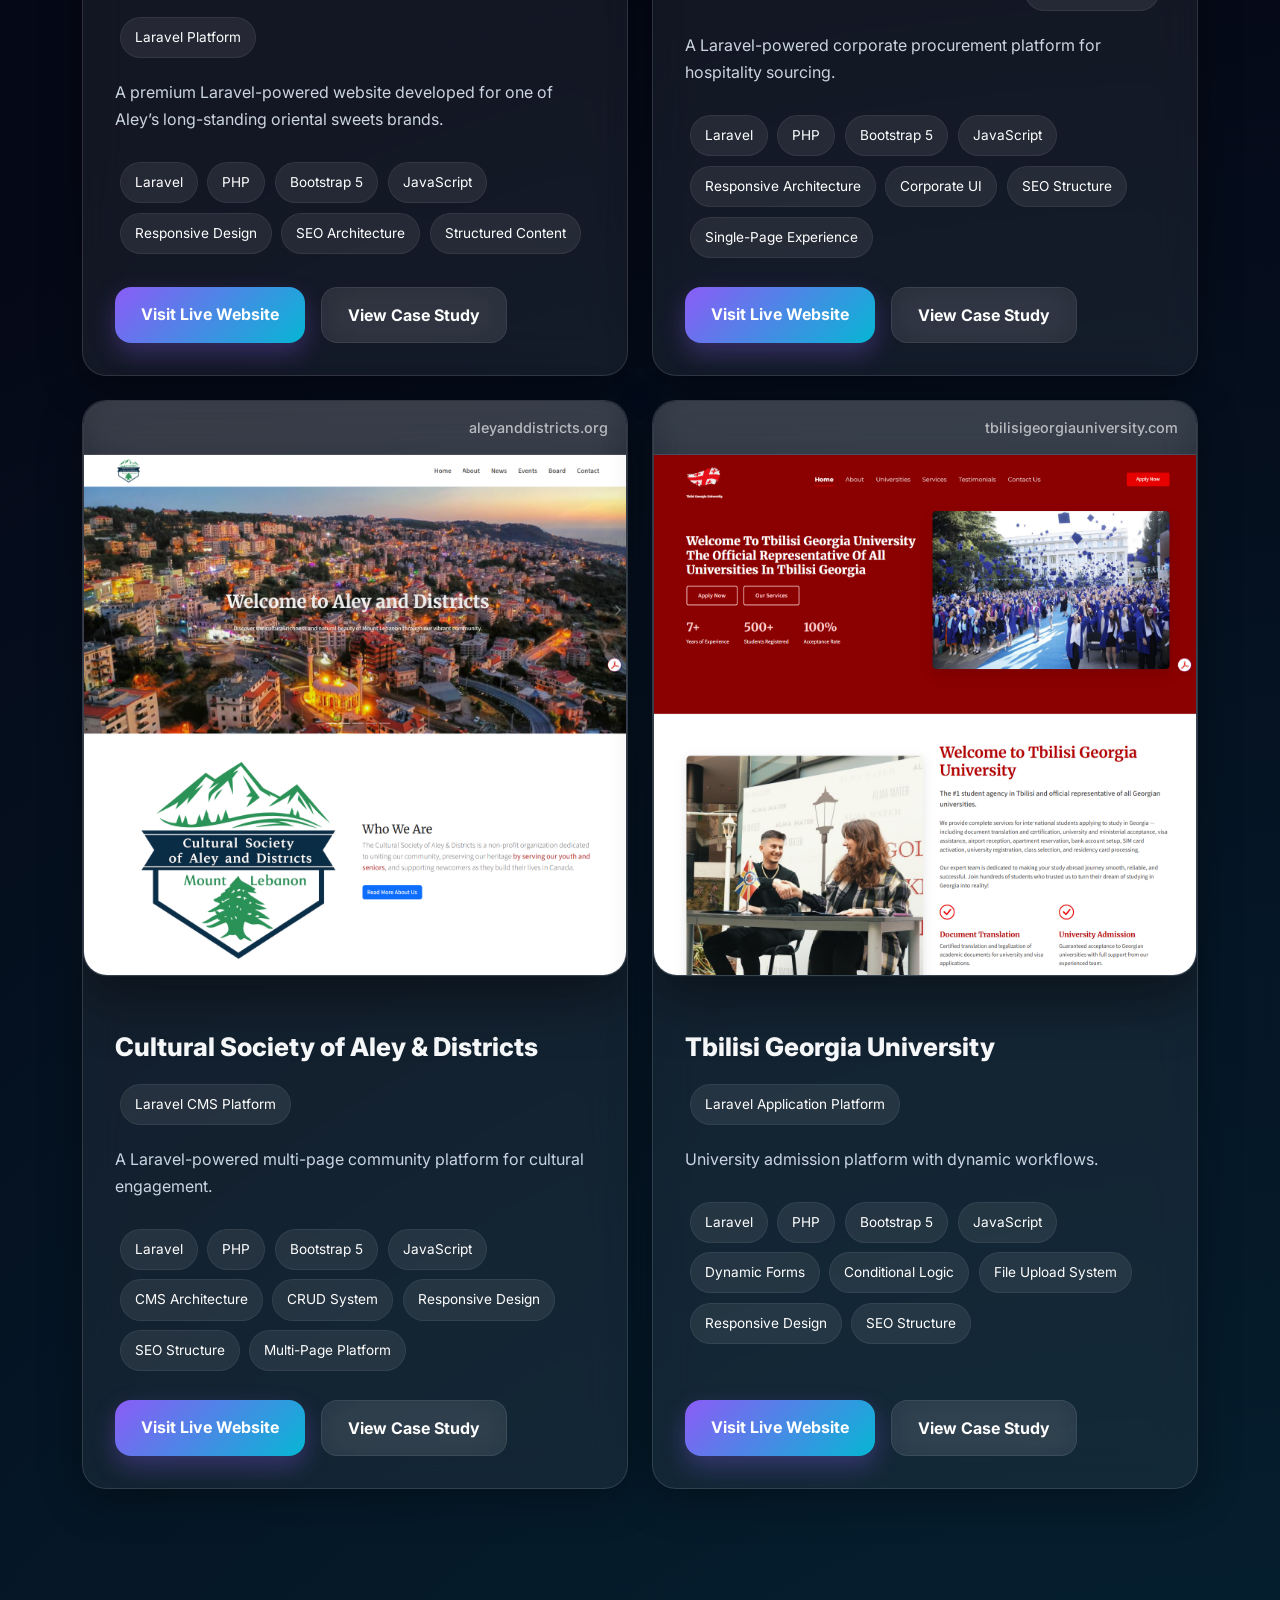
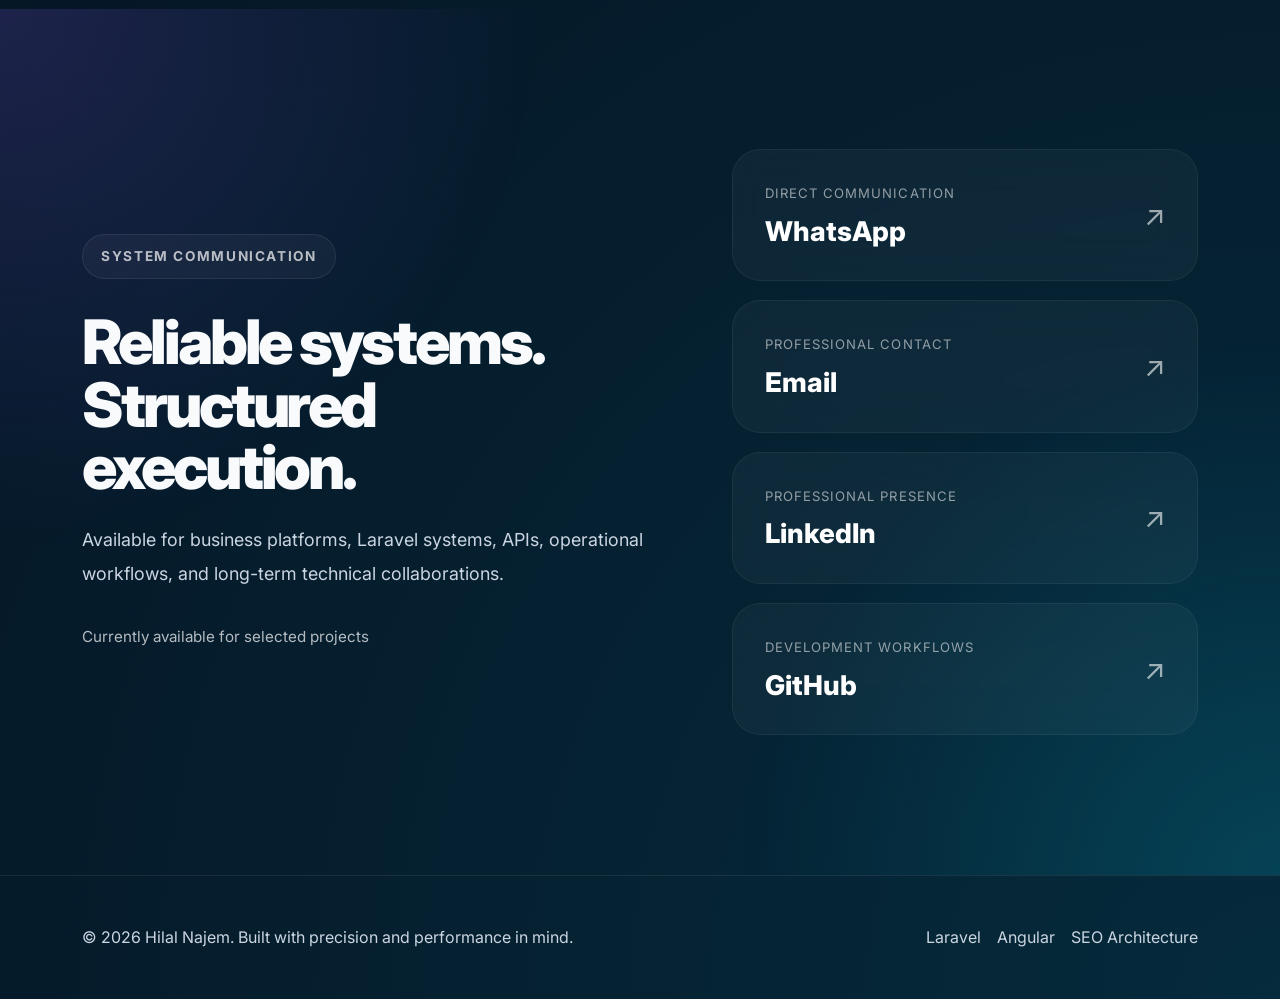
==== commit 8f09a664: "set content from json field" ====
--- a/index.html
+++ b/index.html
@@ -6,1102 +6,167 @@
       name="viewport"
       content="width=device-width, initial-scale=1.0, viewport-fit=cover"
     />
-
-    <!-- Primary SEO -->
-    <title>Hilal Najem | Laravel Systems Engineer & Backend Developer</title>
+    <title>Hilal Najem | Laravel Systems Engineer</title>
     <meta
       name="description"
-      content="Hilal Najem is a backend-focused Laravel systems engineer building scalable APIs, operational platforms, and structured digital infrastructure for modern businesses."
-    />
-    <meta
-      name="keywords"
-      content="Hilal Najem, Hilal Najem portfolio, Laravel Systems Engineer, Laravel Developer Lebanon, Backend Laravel Engineer, Scalable Laravel Systems, API Developer Lebanon, Full Stack Laravel Engineer"
-    />
-    <meta name="author" content="Hilal Najem" />
-    <meta
-      name="robots"
-      content="index, follow, max-image-preview:large, max-snippet:-1, max-video-preview:-1"
-    />
+      content="Backend-focused Laravel systems engineer building scalable APIs, operational platforms, and structured digital infrastructure."
+    />
+    <meta name="robots" content="index, follow" />
     <meta name="theme-color" content="#07111f" />
-    <meta name="color-scheme" content="dark" />
-    <meta http-equiv="x-ua-compatible" content="ie=edge" />
     <link rel="canonical" href="https://hilal-najem-portfolio.pages.dev/" />
-    <link
-      rel="alternate"
-      hreflang="en"
-      href="https://hilal-najem-portfolio.pages.dev/"
-    />
-
-    <!-- Open Graph -->
-    <meta property="og:site_name" content="Hilal Najem Portfolio" />
-    <meta property="og:type" content="website" />
-    <meta
-      property="og:url"
-      content="https://hilal-najem-portfolio.pages.dev/"
-    />
-    <meta
-      property="og:title"
-      content="Hilal Najem | Laravel Systems Engineer & Backend Developer"
-    />
-    <meta
-      property="og:description"
-      content="Backend-focused Laravel engineer specializing in scalable systems, APIs, operational platforms, and structured digital infrastructure."
-    />
-    <meta property="og:locale" content="en_US" />
-    <meta
-      property="og:image"
-      content="https://images.unsplash.com/photo-1516321497487-e288fb19713f?auto=format&fit=crop&w=1400&q=80"
-    />
-    <meta property="og:image:alt" content="Hilal Najem portfolio preview" />
-    <meta property="og:image:width" content="1400" />
-    <meta property="og:image:height" content="900" />
-
-    <!-- Twitter / X -->
-    <meta name="twitter:card" content="summary_large_image" />
-    <meta name="twitter:site" content="@hilalnajem" />
-    <meta name="twitter:creator" content="@hilalnajem" />
-    <meta
-      name="twitter:title"
-      content="Hilal Najem | Laravel Systems Engineer & Backend Developer"
-    />
-    <meta
-      name="twitter:description"
-      content="Backend-focused Laravel engineer building scalable APIs, operational platforms, and structured digital infrastructure."
-    />
-    <meta
-      name="twitter:image"
-      content="https://images.unsplash.com/photo-1516321497487-e288fb19713f?auto=format&fit=crop&w=1400&q=80"
-    />
-    <meta name="twitter:image:alt" content="Hilal Najem portfolio preview" />
-
-    <!-- Performance -->
     <link rel="preconnect" href="https://fonts.googleapis.com" />
     <link rel="preconnect" href="https://fonts.gstatic.com" crossorigin />
     <link
-      rel="preload"
-      as="style"
-      href="https://fonts.googleapis.com/css2?family=Inter:wght@300;400;500;600;700;800;900&display=swap"
-    />
-    <link
       href="https://fonts.googleapis.com/css2?family=Inter:wght@300;400;500;600;700;800;900&display=swap"
       rel="stylesheet"
-      media="print"
-      onload="this.media = 'all'"
-    />
-    <noscript>
-      <link
-        href="https://fonts.googleapis.com/css2?family=Inter:wght@300;400;500;600;700;800;900&display=swap"
-        rel="stylesheet"
-      />
-    </noscript>
-
-    <!-- Bootstrap -->
+    />
     <link
       href="https://cdn.jsdelivr.net/npm/bootstrap@5.3.7/dist/css/bootstrap.min.css"
       rel="stylesheet"
-      integrity="sha384-LN+7fdVzj6u52u30Kp6M/trliBMCMKTyK833zpbD+pXdCLuTusPj697FH4R/5mcr"
-      crossorigin="anonymous"
-    />
-
-    <!-- Favicon / App Icons -->
+    />
+    <link rel="stylesheet" href="./assets/css/styles.css?v=2" />
     <link rel="icon" type="image/svg+xml" href="assets/favicons/favicon.svg" />
-    <link rel="icon" type="image/x-icon" href="assets/favicons/favicon.ico" />
-    <link
-      rel="icon"
-      type="image/png"
-      sizes="16x16"
-      href="assets/favicons/favicon-16x16.png"
-    />
-    <link
-      rel="icon"
-      type="image/png"
-      sizes="32x32"
-      href="assets/favicons/favicon-32x32.png"
-    />
-    <link
-      rel="apple-touch-icon"
-      sizes="180x180"
-      href="assets/favicons/apple-touch-icon.png"
-    />
-    <link rel="manifest" href="manifest.json" />
-
-    <!-- Structured Data -->
-    <script type="application/ld+json">
-      {
-        "@context": "https://schema.org",
-        "@graph": [
-          {
-            "@type": "Person",
-            "@id": "https://hilal-najem-portfolio.pages.dev/#person",
-            "name": "Hilal Najem",
-            "alternateName": "Hilal Najem Portfolio",
-            "jobTitle": "Laravel Systems Engineer",
-            "description": "Backend-focused Laravel systems engineer specializing in scalable APIs, operational platforms, and structured digital infrastructure.",
-            "url": "https://hilal-najem-portfolio.pages.dev/",
-            "email": "mailto:hilal123work@gmail.com",
-            "sameAs": [
-              "https://github.com/hilal-najem3",
-              "https://www.linkedin.com/in/hilal-najem-aa4b34b5/"
-            ],
-            "knowsAbout": [
-              "Laravel",
-              "PHP",
-              "REST APIs",
-              "Scalable Business Systems",
-              "Operational Platforms",
-              "SEO Architecture",
-              "Backend Engineering"
-            ],
-            "worksFor": {
-              "@type": "Organization",
-              "name": "Hilal Najem"
-            }
-          },
-          {
-            "@type": "WebSite",
-            "@id": "https://hilal-najem-portfolio.pages.dev/#website",
-            "url": "https://hilal-najem-portfolio.pages.dev/",
-            "name": "Hilal Najem Portfolio",
-            "inLanguage": "en",
-            "description": "Professional portfolio of Hilal Najem, a Laravel systems engineer focused on scalable platforms and structured digital infrastructure.",
-            "publisher": {
-              "@id": "https://hilal-najem-portfolio.pages.dev/#person"
-            },
-            "potentialAction": {
-              "@type": "SearchAction",
-              "target": "https://hilal-najem-portfolio.pages.dev/#projects",
-              "query-input": "required name=search_term_string"
-            }
-          },
-          {
-            "@type": "Organization",
-            "@id": "https://hilal-najem-portfolio.pages.dev/#organization",
-            "name": "Hilal Najem",
-            "url": "https://hilal-najem-portfolio.pages.dev/",
-            "sameAs": [
-              "https://github.com/hilal-najem3",
-              "https://www.linkedin.com/in/hilal-najem-aa4b34b5/"
-            ],
-            "logo": "https://hilal-najem-portfolio.pages.dev/assets/favicons/favicon.png"
-          },
-          {
-            "@type": "BreadcrumbList",
-            "itemListElement": [
-              {
-                "@type": "ListItem",
-                "position": 1,
-                "name": "Home",
-                "item": "https://hilal-najem-portfolio.pages.dev/"
-              }
-            ]
-          }
-        ]
-      }
-    </script>
-    <link rel="stylesheet" href="./assets/css/styles.css?v=2" />
   </head>
   <body>
     <a class="visually-hidden-focusable" href="#main-content"
       >Skip to main content</a
     >
 
-    <!-- Navigation -->
     <nav
       class="navbar navbar-expand-lg fixed-top"
       aria-label="Primary navigation"
     >
       <div class="container">
-        <a class="navbar-brand" href="#home">
-          Hilal<span class="brand-gradient">Najem</span>
-        </a>
-
+        <a class="navbar-brand" href="#home" id="brandPrefix"></a>
         <button
           class="navbar-toggler border-0 shadow-none"
           type="button"
           data-bs-toggle="collapse"
           data-bs-target="#navbarContent"
-          aria-controls="navbarContent"
-          aria-expanded="false"
           aria-label="Toggle navigation"
         >
           <span class="navbar-toggler-icon"></span>
         </button>
-
         <div class="collapse navbar-collapse" id="navbarContent">
-          <ul class="navbar-nav ms-auto align-items-lg-center gap-lg-3">
-            <li class="nav-item">
-              <a class="nav-link" href="#about">About</a>
-            </li>
-            <li class="nav-item">
-              <a class="nav-link" href="#principles">Principles</a>
-            </li>
-            <li class="nav-item">
-              <a class="nav-link" href="#skills">Skills</a>
-            </li>
-            <li class="nav-item">
-              <a class="nav-link" href="#process">Process</a>
-            </li>
-            <li class="nav-item">
-              <a class="nav-link" href="#projects">Projects</a>
-            </li>
-            <li class="nav-item">
-              <a class="nav-link" href="#contact">Contact</a>
-            </li>
-          </ul>
+          <ul
+            class="navbar-nav ms-auto align-items-lg-center gap-lg-3"
+            id="navLinks"
+          ></ul>
         </div>
       </div>
     </nav>
 
     <main id="main-content" tabindex="-1">
-      <!-- Hero -->
       <header class="hero" id="home">
         <div class="container">
           <div class="row align-items-center g-5">
             <div class="col-lg-7">
-              <div class="hero-badge fade-up">
-                <span class="pulse-dot"></span>
-                Available for freelance & long-term collaborations
-              </div>
-
-              <h1 class="fade-up hero-title">
-                Backend-Focused
-                <span class="gradient-accent"> Laravel Engineer </span>
-              </h1>
-
-              <h2 class="hero-subtitle fade-up">
-                Building scalable business systems, APIs, and digital
-                infrastructure.
-              </h2>
-
-              <p class="hero-description fade-up">
-                Backend-focused full-stack engineer specializing in scalable
-                Laravel systems, API architecture, deployment workflows, and
-                structured business platforms. I build production-ready
-                applications with long-term maintainability, performance, and
-                operational reliability in mind.
-                <span class="typing" id="typing"></span>
-              </p>
-
-              <div class="hero-buttons fade-up">
-                <a href="#projects" class="btn btn-primary-custom">
-                  See My Work
-                </a>
-
-                <a href="#contact" class="btn btn-secondary-custom">
-                  Contact Me
-                </a>
-              </div>
-            </div>
-
+              <div class="hero-badge fade-up" id="heroBadge"></div>
+              <h1 class="fade-up hero-title" id="heroTitle"></h1>
+              <h2 class="hero-subtitle fade-up" id="heroSubtitle"></h2>
+              <p class="hero-description fade-up" id="heroDescription"></p>
+              <div class="hero-buttons fade-up" id="heroButtons"></div>
+            </div>
             <div class="col-lg-5">
               <div class="glass-card hero-card fade-up">
-                <div class="row g-3 mb-4">
-                  <div class="col-6">
-                    <div class="metric">
-                      <h3 class="gradient-accent">Laravel</h3>
-
-                      <p class="mb-0 text-secondary">Systems</p>
-                    </div>
-                  </div>
-                  <div class="col-6">
-                    <div class="metric">
-                      <h3 class="gradient-accent">API</h3>
-
-                      <p class="mb-0 text-secondary">Architecture</p>
-                    </div>
-                  </div>
-
-                  <div class="col-6">
-                    <div class="metric">
-                      <h3 class="gradient-accent">AWS</h3>
-
-                      <p class="mb-0 text-secondary">Deployment</p>
-                    </div>
-                  </div>
-
-                  <div class="col-6">
-                    <div class="metric">
-                      <h3 class="gradient-accent">Multi-Tenant</h3>
-
-                      <p class="mb-0 text-secondary">Architecture</p>
-                    </div>
-                  </div>
-                </div>
-
-                <h2 class="h4 fw-bold mb-3">Engineering Doctrine</h2>
-
-                <p class="text-secondary mb-4">
-                  Structure over shortcuts. Performance before decoration.
-                  Scalable architecture with calm precision.
-                </p>
-
-                <div class="d-flex flex-wrap gap-2">
-                  <span class="tech-badge">Laravel</span>
-                  <span class="tech-badge">Angular</span>
-                  <span class="tech-badge">TypeScript</span>
-                  <span class="tech-badge">SEO</span>
-                  <span class="tech-badge">Bootstrap</span>
-                </div>
+                <div class="row g-3 mb-4" id="heroMetrics"></div>
+                <h2 class="h4 fw-bold mb-3" id="doctrineTitle"></h2>
+                <p class="text-secondary mb-4" id="doctrineText"></p>
+                <div class="d-flex flex-wrap gap-2" id="heroTechBadges"></div>
               </div>
             </div>
           </div>
         </div>
       </header>
 
-      <!-- About -->
       <section class="section" id="about">
         <div class="container">
           <div class="text-center mb-5 fade-up">
-            <h2 class="section-title">About Me</h2>
-            <p class="section-subtitle">
-              I’m Hilal Najem — a backend-focused full-stack engineer
-              specializing in Laravel architecture, scalable business systems,
-              API-driven platforms, and deployment infrastructure. My work
-              focuses on building maintainable applications with structured
-              backend logic, operational reliability, responsive frontend
-              systems, and long-term scalability. Beyond development, I engineer
-              systems with performance, SEO structure, and business workflow
-              precision in mind — creating platforms businesses can depend on
-              operationally, not just visually.
-            </p>
-          </div>
-
+            <h2 class="section-title" id="aboutTitle"></h2>
+            <p class="section-subtitle" id="aboutDesc"></p>
+          </div>
           <div class="glass-card doctrine-box fade-up">
             <div class="row align-items-center g-4">
               <div class="col-lg-8">
-                <h3 class="quote">
-                  “I don’t build websites. I build structured digital systems
-                  that businesses can rely on long-term.”
-                </h3>
-              </div>
-
-              <div class="col-lg-4 text-lg-end">
-                <span class="tech-badge">Performance‑First</span>
-                <span class="tech-badge">Accessibility</span>
-                <span class="tech-badge">SEO‑Ready</span>
-                <span class="tech-badge">Scalable Architecture</span>
-              </div>
-            </div>
-          </div>
-        </div>
-      </section>
-
-      <!-- Engineering Principles -->
+                <h3 class="quote" id="aboutQuote"></h3>
+              </div>
+              <div class="col-lg-4 text-lg-end" id="aboutBadges"></div>
+            </div>
+          </div>
+        </div>
+      </section>
+
       <section class="section" id="principles">
         <div class="container">
           <div class="text-center mb-5 fade-up">
-            <h2 class="section-title">Engineering Principles</h2>
-
-            <p class="section-subtitle">
-              Systems are not built only for appearance. They are built for
-              maintainability, operational clarity, scalability, and long-term
-              reliability.
-            </p>
-          </div>
-
-          <div class="row g-4">
-            <!-- Principle 1 -->
-            <div class="col-md-6 col-xl-3 fade-up">
-              <article class="glass-card principle-card h-100">
-                <div class="principle-icon">🏗</div>
-
-                <h3 class="principle-title">Structure Before Scale</h3>
-
-                <p class="principle-description">
-                  Systems should remain organized, maintainable, and clear
-                  before expanding in complexity or size.
-                </p>
-              </article>
-            </div>
-
-            <!-- Principle 2 -->
-            <div class="col-md-6 col-xl-3 fade-up">
-              <article class="glass-card principle-card h-100">
-                <div class="principle-icon">⚙</div>
-
-                <h3 class="principle-title">Operational Clarity</h3>
-
-                <p class="principle-description">
-                  Platforms should simplify workflows, reduce friction, and
-                  support business operations clearly.
-                </p>
-              </article>
-            </div>
-
-            <!-- Principle 3 -->
-            <div class="col-md-6 col-xl-3 fade-up">
-              <article class="glass-card principle-card h-100">
-                <div class="principle-icon">📈</div>
-
-                <h3 class="principle-title">Long-Term Maintainability</h3>
-
-                <p class="principle-description">
-                  Applications are engineered with scalable architecture and
-                  future evolution in mind.
-                </p>
-              </article>
-            </div>
-
-            <!-- Principle 4 -->
-            <div class="col-md-6 col-xl-3 fade-up">
-              <article class="glass-card principle-card h-100">
-                <div class="principle-icon">⚡</div>
-
-                <h3 class="principle-title">Performance Matters</h3>
-
-                <p class="principle-description">
-                  Fast-loading, optimized systems improve user experience,
-                  accessibility, and operational efficiency.
-                </p>
-              </article>
-            </div>
-          </div>
-        </div>
-      </section>
-
-      <!-- Skills -->
+            <h2 class="section-title" id="principlesTitle"></h2>
+            <p class="section-subtitle" id="principlesSubtitle"></p>
+          </div>
+          <div class="row g-4" id="principlesContainer"></div>
+        </div>
+      </section>
+
       <section class="section" id="skills">
         <div class="container">
           <div class="text-center mb-5 fade-up">
-            <h2 class="section-title">Systems Engineering Expertise</h2>
-            <p class="section-subtitle">
-              Modern full-stack development with a strong focus on Laravel
-              systems, frontend engineering, SEO architecture, and
-              business-driven platforms.
-            </p>
-          </div>
-
-          <div class="row g-4">
-            <div class="col-md-6 col-xl-3 fade-up">
-              <article class="glass-card skill-card h-100">
-                <div class="skill-icon">🛠</div>
-                <h3 class="h4 fw-bold mb-3">Backend Systems</h3>
-                <p class="text-secondary">
-                  Architecting scalable Laravel applications, RESTful APIs,
-                  multi-tenant systems, service-layer workflows, authentication
-                  systems, and structured business logic for production-grade
-                  platforms.
-                </p>
-              </article>
-            </div>
-
-            <div class="col-md-6 col-xl-3 fade-up">
-              <article class="glass-card skill-card h-100">
-                <div class="skill-icon">🏗</div>
-                <h3 class="h4 fw-bold mb-3">Business Platforms</h3>
-                <p class="text-secondary">
-                  Structured websites, dashboards, operational systems, CMS
-                  platforms, and scalable business solutions.
-                </p>
-              </article>
-            </div>
-
-            <div class="col-md-6 col-xl-3 fade-up">
-              <article class="glass-card skill-card h-100">
-                <div class="skill-icon">⚡</div>
-                <h3 class="h4 fw-bold mb-3">Frontend Engineering</h3>
-                <p class="text-secondary">
-                  Responsive UI systems using HTML5, CSS3, Bootstrap,
-                  JavaScript, Angular, and Inertia.js with React or Vue.
-                </p>
-              </article>
-            </div>
-
-            <div class="col-md-6 col-xl-3 fade-up">
-              <article class="glass-card skill-card h-100">
-                <div class="skill-icon">☁</div>
-
-                <h3 class="h4 fw-bold mb-3">Deployment & Infrastructure</h3>
-
-                <p class="text-secondary">
-                  Deploying and maintaining Laravel applications across shared
-                  hosting and AWS environments with production-focused
-                  configuration, optimization, and operational reliability.
-                </p>
-              </article>
-            </div>
-
-            <div class="col-md-6 col-xl-3 fade-up">
-              <article class="glass-card skill-card h-100">
-                <div class="skill-icon">📈</div>
-                <h3 class="h4 fw-bold mb-3">SEO & Performance</h3>
-                <p class="text-secondary">
-                  Structured metadata, semantic HTML, sitemap systems,
-                  schema.org integration, and speed optimization.
-                </p>
-              </article>
-            </div>
-          </div>
-        </div>
-      </section>
-
-      <!-- Process -->
+            <h2 class="section-title" id="skillsTitle"></h2>
+            <p class="section-subtitle" id="skillsSubtitle"></p>
+          </div>
+          <div class="row g-4" id="skillsContainer"></div>
+        </div>
+      </section>
+
       <section class="section" id="process">
         <div class="container">
           <div class="text-center mb-5 fade-up">
-            <h2 class="section-title">How I Build Systems</h2>
-
-            <p class="section-subtitle">
-              Every project follows a structured workflow focused on clarity,
-              scalability, and operational reliability from planning to
-              deployment.
-            </p>
-          </div>
-
-          <div class="process-wrapper">
-            <!-- Step 1 -->
-            <div class="process-item fade-up">
-              <div class="process-number">01</div>
-
-              <div class="glass-card process-card">
-                <h3 class="process-title">Discovery</h3>
-
-                <p class="process-description">
-                  Understanding business workflows, operational needs, technical
-                  requirements, and long-term objectives.
-                </p>
-              </div>
-            </div>
-
-            <!-- Step 2 -->
-            <div class="process-item fade-up">
-              <div class="process-number">02</div>
-
-              <div class="glass-card process-card">
-                <h3 class="process-title">Architecture</h3>
-
-                <p class="process-description">
-                  Planning backend structure, database relationships, scalable
-                  workflows, and system organization.
-                </p>
-              </div>
-            </div>
-
-            <!-- Step 3 -->
-            <div class="process-item fade-up">
-              <div class="process-number">03</div>
-
-              <div class="glass-card process-card">
-                <h3 class="process-title">Development</h3>
-
-                <p class="process-description">
-                  Building APIs, backend systems, interfaces, validation logic,
-                  and responsive frontend architecture.
-                </p>
-              </div>
-            </div>
-
-            <!-- Step 4 -->
-            <div class="process-item fade-up">
-              <div class="process-number">04</div>
-
-              <div class="glass-card process-card">
-                <h3 class="process-title">Testing & Optimization</h3>
-
-                <p class="process-description">
-                  Reviewing responsiveness, validation, SEO structure,
-                  performance, and operational reliability.
-                </p>
-              </div>
-            </div>
-
-            <!-- Step 5 -->
-            <div class="process-item fade-up">
-              <div class="process-number">05</div>
-
-              <div class="glass-card process-card">
-                <h3 class="process-title">Deployment & Support</h3>
-
-                <p class="process-description">
-                  Production deployment, hosting configuration, maintenance, and
-                  long-term scalability support.
-                </p>
-              </div>
-            </div>
-          </div>
-        </div>
-      </section>
-
-      <!-- Projects -->
+            <h2 class="section-title" id="processTitle"></h2>
+            <p class="section-subtitle" id="processSubtitle"></p>
+          </div>
+          <div class="process-wrapper" id="processContainer"></div>
+        </div>
+      </section>
+
       <section class="section" id="projects">
         <div class="container">
           <div class="text-center mb-5 fade-up">
-            <h2 class="section-title">Selected Projects</h2>
-            <p class="section-subtitle">
-              Real-world platforms built with precision, responsive
-              architecture, SEO readiness, and business-focused structure.
-            </p>
-          </div>
-
-          <!-- Filters -->
+            <h2 class="section-title" id="projectsTitle"></h2>
+            <p class="section-subtitle" id="projectsSubtitle"></p>
+          </div>
           <div
             class="d-flex flex-wrap justify-content-center gap-3 mb-5 fade-up"
-          >
-            <button type="button" class="filter-btn active" data-filter="all">
-              All
-            </button>
-            <button type="button" class="filter-btn" data-filter="business">
-              Business
-            </button>
-            <button type="button" class="filter-btn" data-filter="education">
-              Education
-            </button>
-            <button
-              type="button"
-              class="filter-btn"
-              data-filter="organization"
-            >
-              Organization
-            </button>
-          </div>
-
-          <div class="row g-4">
-            <!-- Project 1 -->
-
-            <div class="col-lg-6 fade-up project-item" data-category="business">
-              <article class="glass-card project-card h-100">
-                <div class="website-preview-wrapper">
-                  <div class="browser-frame">
-                    <div class="browser-topbar">
-                      <div class="browser-dots">
-                        <span></span>
-                        <span></span>
-                        <span></span>
-                      </div>
-
-                      <div class="browser-url">ittihad.co</div>
-                    </div>
-
-                    <div class="website-preview-container">
-                      <img
-                        src="./assets/images/projects/ittihad.co_.png"
-                        alt="ITTIHAD sweets website preview"
-                        class="website-preview-image"
-                      />
-                    </div>
-                  </div>
-                </div>
-
-                <div class="project-content">
-                  <div
-                    class="d-flex align-items-center justify-content-between flex-wrap gap-3 mb-3"
-                  >
-                    <h3 class="project-title mb-0">
-                      ITTIHAD Sweets & Catering
-                    </h3>
-
-                    <span class="tech-badge"> Laravel Platform </span>
-                  </div>
-
-                  <p class="project-description">
-                    A premium Laravel-powered website developed for one of
-                    Aley’s long-standing oriental sweets brands. The platform
-                    was designed to combine heritage storytelling, luxury food
-                    presentation, responsive performance, and structured user
-                    experience into a modern digital identity.
-                  </p>
-
-                  <div class="mb-4">
-                    <span class="tech-badge">Laravel</span>
-                    <span class="tech-badge">PHP</span>
-                    <span class="tech-badge">Bootstrap 5</span>
-                    <span class="tech-badge">JavaScript</span>
-                    <span class="tech-badge">Responsive Design</span>
-                    <span class="tech-badge">SEO Architecture</span>
-                    <span class="tech-badge">Structured Content</span>
-                  </div>
-
-                  <div class="project-links">
-                    <a
-                      href="https://ittihad.co"
-                      target="_blank"
-                      rel="noopener noreferrer"
-                      class="btn btn-primary-custom"
-                    >
-                      Visit Live Website
-                    </a>
-
-                    <button
-                      type="button"
-                      class="btn btn-secondary-custom"
-                      onclick="openProjectModal(projects.ittihad)"
-                    >
-                      View Case Study
-                    </button>
-                  </div>
-                </div>
-              </article>
-            </div>
-
-            <!-- Project 2 -->
-            <div class="col-lg-6 fade-up project-item" data-category="business">
-              <article class="glass-card project-card h-100">
-                <!-- Premium Browser Preview -->
-                <div class="website-preview-wrapper mb-4">
-                  <div class="browser-frame">
-                    <div class="browser-topbar">
-                      <div class="browser-dots">
-                        <span></span>
-                        <span></span>
-                        <span></span>
-                      </div>
-
-                      <div class="browser-url">horecamak.ae</div>
-                    </div>
-
-                    <div class="website-preview-container">
-                      <img
-                        src="assets/images/projects/horecamak.ae_.png"
-                        alt="Horecamak Laravel hospitality equipment website preview"
-                        class="website-preview-image"
-                        loading="lazy"
-                      />
-                    </div>
-                  </div>
-                </div>
-
-                <div class="project-content">
-                  <div
-                    class="d-flex align-items-center justify-content-between flex-wrap gap-3 mb-3"
-                  >
-                    <h3 class="project-title mb-0">Horecamak</h3>
-
-                    <span class="tech-badge"> Laravel Platform </span>
-                  </div>
-
-                  <p class="project-description">
-                    A Laravel-powered corporate procurement platform developed
-                    for Horecamak UAE — a hospitality-focused sourcing and
-                    trading agency. The website was engineered as a structured
-                    single-page experience combining modern corporate
-                    presentation, procurement positioning, operational clarity,
-                    and responsive business communication.
-                  </p>
-
-                  <div class="mb-4">
-                    <span class="tech-badge">Laravel</span>
-                    <span class="tech-badge">PHP</span>
-                    <span class="tech-badge">Bootstrap 5</span>
-                    <span class="tech-badge">JavaScript</span>
-                    <span class="tech-badge">Responsive Architecture</span>
-                    <span class="tech-badge">Corporate UI</span>
-                    <span class="tech-badge">SEO Structure</span>
-                    <span class="tech-badge">Single-Page Experience</span>
-                  </div>
-
-                  <div class="project-links">
-                    <a
-                      href="https://horecamak.ae"
-                      target="_blank"
-                      rel="noopener noreferrer"
-                      class="btn btn-primary-custom"
-                    >
-                      Visit Live Website
-                    </a>
-
-                    <button
-                      type="button"
-                      class="btn btn-secondary-custom"
-                      onclick="openProjectModal(projects.horecamak)"
-                    >
-                      View Case Study
-                    </button>
-                  </div>
-                </div>
-              </article>
-            </div>
-
-            <!-- Project 3 -->
-            <div
-              class="col-lg-6 fade-up project-item"
-              data-category="organization"
-            >
-              <article class="glass-card project-card h-100">
-                <!-- Premium Browser Preview -->
-                <div class="website-preview-wrapper mb-4">
-                  <div class="browser-frame">
-                    <div class="browser-topbar">
-                      <div class="browser-dots">
-                        <span></span>
-                        <span></span>
-                        <span></span>
-                      </div>
-
-                      <div class="browser-url">aleyanddistricts.org</div>
-                    </div>
-
-                    <div class="website-preview-container">
-                      <img
-                        src="assets/images/projects/aleyanddistricts.org_.png"
-                        alt="Aley and Districts Cultural Society Laravel website preview"
-                        class="website-preview-image"
-                        loading="lazy"
-                      />
-                    </div>
-                  </div>
-                </div>
-
-                <div class="project-content">
-                  <div
-                    class="d-flex align-items-center justify-content-between flex-wrap gap-3 mb-3"
-                  >
-                    <h3 class="project-title mb-0">
-                      Cultural Society of Aley & Districts
-                    </h3>
-
-                    <span class="tech-badge"> Laravel CMS Platform </span>
-                  </div>
-
-                  <p class="project-description">
-                    A Laravel-powered multi-page community platform developed
-                    for the Cultural Society of Aley & Districts. The website
-                    was engineered to support cultural engagement, community
-                    outreach, dynamic content management, event publishing, and
-                    long-term organizational communication through a structured
-                    and editor-friendly administration system.
-                  </p>
-
-                  <div class="mb-4">
-                    <span class="tech-badge">Laravel</span>
-                    <span class="tech-badge">PHP</span>
-                    <span class="tech-badge">Bootstrap 5</span>
-                    <span class="tech-badge">JavaScript</span>
-                    <span class="tech-badge">CMS Architecture</span>
-                    <span class="tech-badge">CRUD System</span>
-                    <span class="tech-badge">Responsive Design</span>
-                    <span class="tech-badge">SEO Structure</span>
-                    <span class="tech-badge">Multi-Page Platform</span>
-                  </div>
-
-                  <div class="project-links">
-                    <a
-                      href="https://aleyanddistricts.org/"
-                      target="_blank"
-                      rel="noopener noreferrer"
-                      class="btn btn-primary-custom"
-                    >
-                      Visit Live Website
-                    </a>
-
-                    <button
-                      type="button"
-                      class="btn btn-secondary-custom"
-                      onclick="openProjectModal(projects.aley)"
-                    >
-                      View Case Study
-                    </button>
-                  </div>
-                </div>
-              </article>
-            </div>
-
-            <!-- Project 4 -->
-            <div
-              class="col-lg-6 fade-up project-item"
-              data-category="education"
-            >
-              <article class="glass-card project-card h-100">
-                <!-- Premium Browser Preview -->
-                <div class="website-preview-wrapper mb-4">
-                  <div class="browser-frame">
-                    <div class="browser-topbar">
-                      <div class="browser-dots">
-                        <span></span>
-                        <span></span>
-                        <span></span>
-                      </div>
-
-                      <div class="browser-url">
-                        tbilisigeorgiauniversity.com
-                      </div>
-                    </div>
-
-                    <div class="website-preview-container">
-                      <img
-                        src="assets/images/projects/tbilisigeorgiauniversity.com_.png"
-                        alt="Tbilisi Georgia University Laravel platform preview"
-                        class="website-preview-image"
-                        loading="lazy"
-                      />
-                    </div>
-                  </div>
-                </div>
-
-                <div class="project-content">
-                  <div
-                    class="d-flex align-items-center justify-content-between flex-wrap gap-3 mb-3"
-                  >
-                    <h3 class="project-title mb-0">
-                      Tbilisi Georgia University
-                    </h3>
-
-                    <span class="tech-badge">
-                      Laravel Application Platform
-                    </span>
-                  </div>
-
-                  <p class="project-description">
-                    A Laravel-powered university admission platform developed to
-                    simplify international student applications for Georgian
-                    universities. The system combines educational presentation,
-                    dynamic admission workflows, conditional form logic, and
-                    responsive user experience into a structured two-page
-                    platform focused on student onboarding and application
-                    management.
-                  </p>
-
-                  <div class="mb-4">
-                    <span class="tech-badge">Laravel</span>
-                    <span class="tech-badge">PHP</span>
-                    <span class="tech-badge">Bootstrap 5</span>
-                    <span class="tech-badge">JavaScript</span>
-                    <span class="tech-badge">Dynamic Forms</span>
-                    <span class="tech-badge">Conditional Logic</span>
-                    <span class="tech-badge">File Upload System</span>
-                    <span class="tech-badge">Responsive Design</span>
-                    <span class="tech-badge">SEO Structure</span>
-                  </div>
-
-                  <div class="project-links">
-                    <a
-                      href="https://tbilisigeorgiauniversity.com/"
-                      target="_blank"
-                      rel="noopener noreferrer"
-                      class="btn btn-primary-custom"
-                    >
-                      Visit Live Website
-                    </a>
-
-                    <button
-                      type="button"
-                      class="btn btn-secondary-custom"
-                      onclick="openProjectModal(projects.tbilisi)"
-                    >
-                      View Case Study
-                    </button>
-                  </div>
-                </div>
-              </article>
-            </div>
-          </div>
-        </div>
-      </section>
-
-      <!-- Contact -->
+            id="filterButtonsContainer"
+          ></div>
+          <div class="row g-4" id="projectsContainer"></div>
+        </div>
+      </section>
+
       <section class="contact-experience" id="contact">
         <div class="contact-noise"></div>
-
         <div class="container position-relative">
           <div class="contact-wrapper fade-up">
-            <!-- LEFT -->
             <div class="contact-left">
-              <div class="contact-label">SYSTEM COMMUNICATION</div>
-
-              <h2 class="contact-headline">
-                Reliable systems. Structured execution.
-              </h2>
-
-              <p class="contact-text">
-                Available for business platforms, Laravel systems, APIs,
-                operational workflows, and long-term technical collaborations.
-              </p>
-
-              <div class="contact-availability">
-                <span class="pulse-dot"></span>
-                Currently available for selected projects
-              </div>
-            </div>
-
-            <!-- RIGHT -->
-            <div class="contact-panel">
-              <!-- WhatsApp -->
-              <a
-                href="https://wa.me/96170734797"
-                target="_blank"
-                rel="noopener noreferrer"
-                class="contact-action primary"
-              >
-                <div>
-                  <span class="contact-action-label">Direct Communication</span>
-
-                  <h3>WhatsApp</h3>
-                </div>
-
-                <span class="contact-arrow">↗</span>
-              </a>
-
-              <!-- Email -->
-              <a href="mailto:hilal123work@gmail.com" class="contact-action">
-                <div>
-                  <span class="contact-action-label">Professional Contact</span>
-
-                  <h3>Email</h3>
-                </div>
-
-                <span class="contact-arrow">↗</span>
-              </a>
-
-              <!-- LinkedIn -->
-              <a
-                href="https://www.linkedin.com/in/hilal-najem-aa4b34b5/"
-                target="_blank"
-                rel="noopener noreferrer"
-                class="contact-action"
-              >
-                <div>
-                  <span class="contact-action-label"
-                    >Professional Presence</span
-                  >
-
-                  <h3>LinkedIn</h3>
-                </div>
-
-                <span class="contact-arrow">↗</span>
-              </a>
-
-              <!-- GitHub -->
-              <a
-                href="https://github.com/hilal-najem3"
-                target="_blank"
-                rel="noopener noreferrer"
-                class="contact-action"
-              >
-                <div>
-                  <span class="contact-action-label"
-                    >Development Workflows</span
-                  >
-
-                  <h3>GitHub</h3>
-                </div>
-
-                <span class="contact-arrow">↗</span>
-              </a>
-            </div>
+              <div class="contact-label" id="contactLabel"></div>
+              <h2 class="contact-headline" id="contactHeadline"></h2>
+              <p class="contact-text" id="contactText"></p>
+              <div class="contact-availability" id="contactAvailability"></div>
+            </div>
+            <div class="contact-panel" id="contactActions"></div>
           </div>
         </div>
       </section>
     </main>
 
-    <!-- Footer -->
     <footer>
       <div class="container">
         <div
           class="d-flex flex-column flex-lg-row justify-content-between align-items-center gap-3"
         >
-          <p class="mb-0">
-            © 2026 Hilal Najem. Built with precision and performance in mind.
-          </p>
-
-          <div class="d-flex gap-3">
-            <span>Laravel</span>
-            <span>Angular</span>
-            <span>SEO Architecture</span>
-          </div>
+          <p class="mb-0" id="footerText"></p>
+          <div class="d-flex gap-3" id="footerBadges"></div>
         </div>
       </div>
     </footer>
 
-    <!-- Back To Top -->
     <button
       type="button"
       class="back-to-top"
@@ -1110,32 +175,20 @@
     >
       ↑
     </button>
-
-    <!-- Toast Container -->
     <div class="toast-container-custom" id="toastContainer"></div>
 
-    <div
-      class="modal fade"
-      id="projectModal"
-      tabindex="-1"
-      aria-labelledby="projectModalLabel"
-      aria-hidden="true"
-    >
+    <div class="modal fade" id="projectModal" tabindex="-1" aria-hidden="true">
       <div
         class="modal-dialog modal-xl modal-dialog-centered modal-dialog-scrollable project-modal-dialog"
       >
         <div class="modal-content project-modal-content">
-          <!-- CLOSE -->
           <button
             type="button"
             class="btn-close btn-close-white project-modal-close"
             data-bs-dismiss="modal"
             aria-label="Close"
           ></button>
-
-          <!-- BODY -->
           <div class="modal-body p-0">
-            <!-- HERO PREVIEW -->
             <div class="project-modal-preview">
               <img
                 id="modalImage"
@@ -1143,82 +196,55 @@
                 alt=""
                 class="img-fluid w-100 project-modal-image"
               />
-
               <div class="project-modal-overlay"></div>
-
               <div class="project-modal-top">
                 <div>
-                  <span id="modalCategory" class="project-modal-category">
-                    Laravel Platform
-                  </span>
-
-                  <h2 id="projectModalLabel" class="project-modal-title">
-                    Project Title
-                  </h2>
-
+                  <span
+                    id="modalCategory"
+                    class="project-modal-category"
+                  ></span>
+                  <h2 id="projectModalLabel" class="project-modal-title"></h2>
                   <p
                     id="modalShortDescription"
                     class="project-modal-short-description"
-                  >
-                    Short description here...
-                  </p>
+                  ></p>
                 </div>
               </div>
             </div>
-
-            <!-- CONTENT -->
             <div class="project-modal-body">
-              <!-- TECH -->
               <div class="mb-5">
                 <h3 class="project-modal-section-title">Technologies</h3>
-
                 <div id="modalTechStack" class="d-flex flex-wrap gap-2"></div>
               </div>
-
-              <!-- DESCRIPTION -->
               <div class="mb-5">
                 <h3 class="project-modal-section-title">Project Overview</h3>
-
                 <p id="modalDescription" class="project-modal-text"></p>
               </div>
-
-              <!-- FEATURES -->
               <div class="mb-5">
                 <h3 class="project-modal-section-title">Key Features</h3>
-
                 <div id="modalFeatures" class="row g-4"></div>
               </div>
-
-              <!-- PAGES -->
               <div class="mb-5">
                 <h3 class="project-modal-section-title">
                   Main Pages & Purpose
                 </h3>
-
                 <ul id="modalPages" class="project-modal-pages"></ul>
               </div>
-
-              <!-- CTA -->
               <div class="d-flex flex-wrap gap-3 align-items-center">
                 <a
                   id="modalLiveLink"
                   href="#"
                   target="_blank"
-                  rel="noopener noreferrer"
                   class="btn btn-primary-custom"
+                  >Visit Live Website</a
                 >
-                  Visit Live Website
-                </a>
-
                 <a
                   id="modalGithubLink"
                   href="#"
                   target="_blank"
-                  rel="noopener noreferrer"
                   class="btn btn-secondary-custom d-none"
+                  >View GitHub</a
                 >
-                  View GitHub
-                </a>
               </div>
             </div>
           </div>
@@ -1226,14 +252,7 @@
       </div>
     </div>
 
-    <!-- Bootstrap JS -->
-    <script
-      src="https://cdn.jsdelivr.net/npm/bootstrap@5.3.7/dist/js/bootstrap.bundle.min.js"
-      integrity="sha384-ndDqU0Gzau9qJ1lfW4pNLlhNTkCfHzAVBReH9diLvGRem5+R9g2FzA8ZGN954O5Q"
-      crossorigin="anonymous"
-    ></script>
-    <script src="./assets/js/projects-data.js?v=2"></script>
-    <script src="./assets/scripts/main.js?v=2"></script>
-    <!-- End body -->
+    <script src="https://cdn.jsdelivr.net/npm/bootstrap@5.3.7/dist/js/bootstrap.bundle.min.js"></script>
+    <script src="./assets/scripts/main.js?v=3"></script>
   </body>
 </html>
--- a/assets/css/styles.css
+++ b/assets/css/styles.css
@@ -1040,8 +1040,8 @@
   width: 100%;
   display: block;
   transform: translate3d(0, 0, 0);
-  transition:
-    transform var(--preview-duration, 8s) cubic-bezier(0.22, 1, 0.36, 1);
+  transition: transform var(--preview-duration, 8s)
+    cubic-bezier(0.22, 1, 0.36, 1);
   will-change: transform;
 }
 
@@ -1493,13 +1493,12 @@
     --preview-height: 380px;
   }
 
-  .modal-dialog.project-modal-dialog {
-    margin:
-      max(0.75rem, env(safe-area-inset-top))
+  /* .modal-dialog.project-modal-dialog {
+    margin: max(0.75rem, env(safe-area-inset-top))
       max(0.75rem, env(safe-area-inset-right))
       max(0.75rem, env(safe-area-inset-bottom))
       max(0.75rem, env(safe-area-inset-left));
-  }
+  } */
 }
 
 @media (max-width: 767.98px) {
@@ -1725,3 +1724,185 @@
     transform: none;
   }
 }
+
+/* =========================================================
+   FINAL PRODUCTION QA HARDENING
+========================================================= */
+
+/* Global overflow protection */
+html,
+body {
+  overflow-x: hidden;
+}
+
+.container,
+.container-fluid,
+.row,
+[class*="col-"] {
+  min-width: 0;
+}
+
+img,
+svg,
+video,
+canvas,
+iframe {
+  max-width: 100%;
+  height: auto;
+}
+
+/* Text overflow protection */
+.project-title,
+.project-modal-title,
+.project-modal-short-description,
+.project-description,
+.section-title,
+.section-subtitle,
+.contact-headline,
+.contact-text,
+.process-title,
+.principle-title,
+.browser-url {
+  overflow-wrap: break-word;
+  word-break: break-word;
+}
+
+/* Button protection */
+.btn,
+.btn-primary-custom,
+.btn-secondary-custom,
+.filter-btn {
+  white-space: normal;
+  text-align: center;
+  min-height: 48px;
+}
+
+/* Equal project card heights */
+.project-card {
+  display: flex;
+  flex-direction: column;
+}
+
+.project-content {
+  display: flex;
+  flex-direction: column;
+  flex: 1;
+}
+
+.project-links {
+  margin-top: auto;
+}
+
+/* Browser preview stability */
+.website-preview-wrapper {
+  contain: layout;
+}
+
+.website-preview-container {
+  contain: layout paint;
+}
+
+.website-preview-image {
+  width: 100%;
+  max-width: 100%;
+  display: block;
+}
+
+/* Modal hardening */
+.modal {
+  overflow-x: hidden;
+}
+
+.modal-dialog.project-modal-dialog {
+  width: min(1400px, calc(100vw - 2rem));
+  max-width: 1400px;
+  margin-left: auto;
+  margin-right: auto;
+  margin-top: 1rem;
+  margin-bottom: 1rem;
+}
+
+.project-modal-content {
+  width: 100%;
+  overflow: hidden;
+}
+
+.project-modal-preview,
+.project-modal-image {
+  width: 100%;
+}
+
+.project-modal-top {
+  max-width: 100%;
+}
+
+.project-modal-category,
+.project-modal-short-description {
+  max-width: 100%;
+}
+
+.project-modal-close {
+  min-width: 48px;
+  min-height: 48px;
+}
+
+/* Tablet modal fix */
+@media (min-width: 768px) and (max-width: 1024px) {
+  .modal-dialog.project-modal-dialog {
+    width: 92vw;
+    max-width: 92vw;
+    margin-left: auto;
+    margin-right: auto;
+  }
+
+  .project-modal-preview {
+    height: 360px;
+  }
+
+  .project-modal-body {
+    padding: 2rem;
+  }
+}
+
+/* Disable hover transforms on touch devices */
+@media (hover: none) {
+  .project-card:hover,
+  .skill-card:hover,
+  .principle-card:hover,
+  .process-card:hover,
+  .contact-action:hover,
+  .browser-frame:hover {
+    transform: none;
+  }
+}
+
+/* Large touch targets */
+.hero-buttons .btn,
+.project-links .btn,
+.contact-action,
+.filter-btn {
+  min-height: 48px;
+}
+
+/* Prevent Bootstrap row overflow edge cases */
+.row {
+  --bs-gutter-x: 1.5rem;
+}
+
+/* Safe long badge content */
+.tech-badge {
+  overflow-wrap: anywhere;
+}
+
+/* Accessibility */
+:focus-visible {
+  outline-offset: 4px;
+}
+
+/* iPad landscape modal fix */
+@media (min-width: 1024px) and (max-width: 1366px) {
+  .modal-dialog.project-modal-dialog {
+    width: min(95vw, 1200px);
+    max-width: min(95vw, 1200px);
+  }
+}
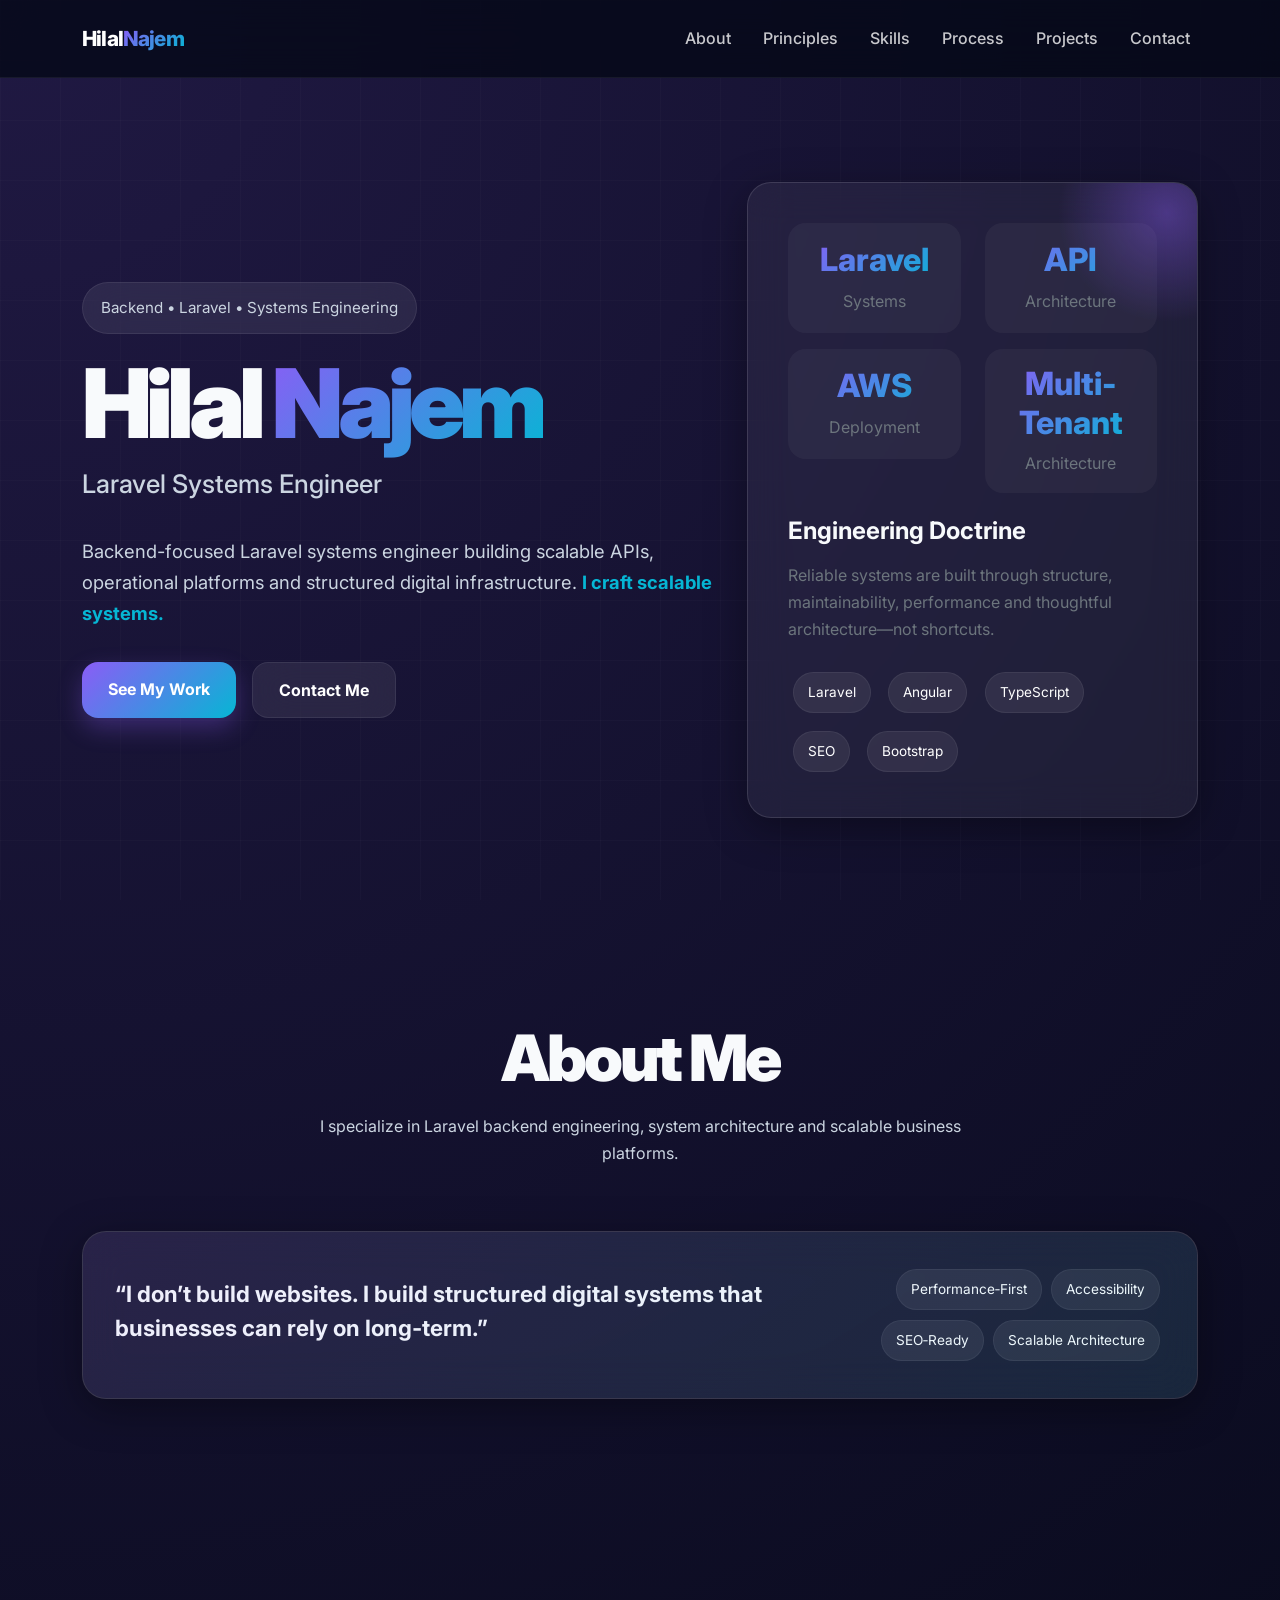
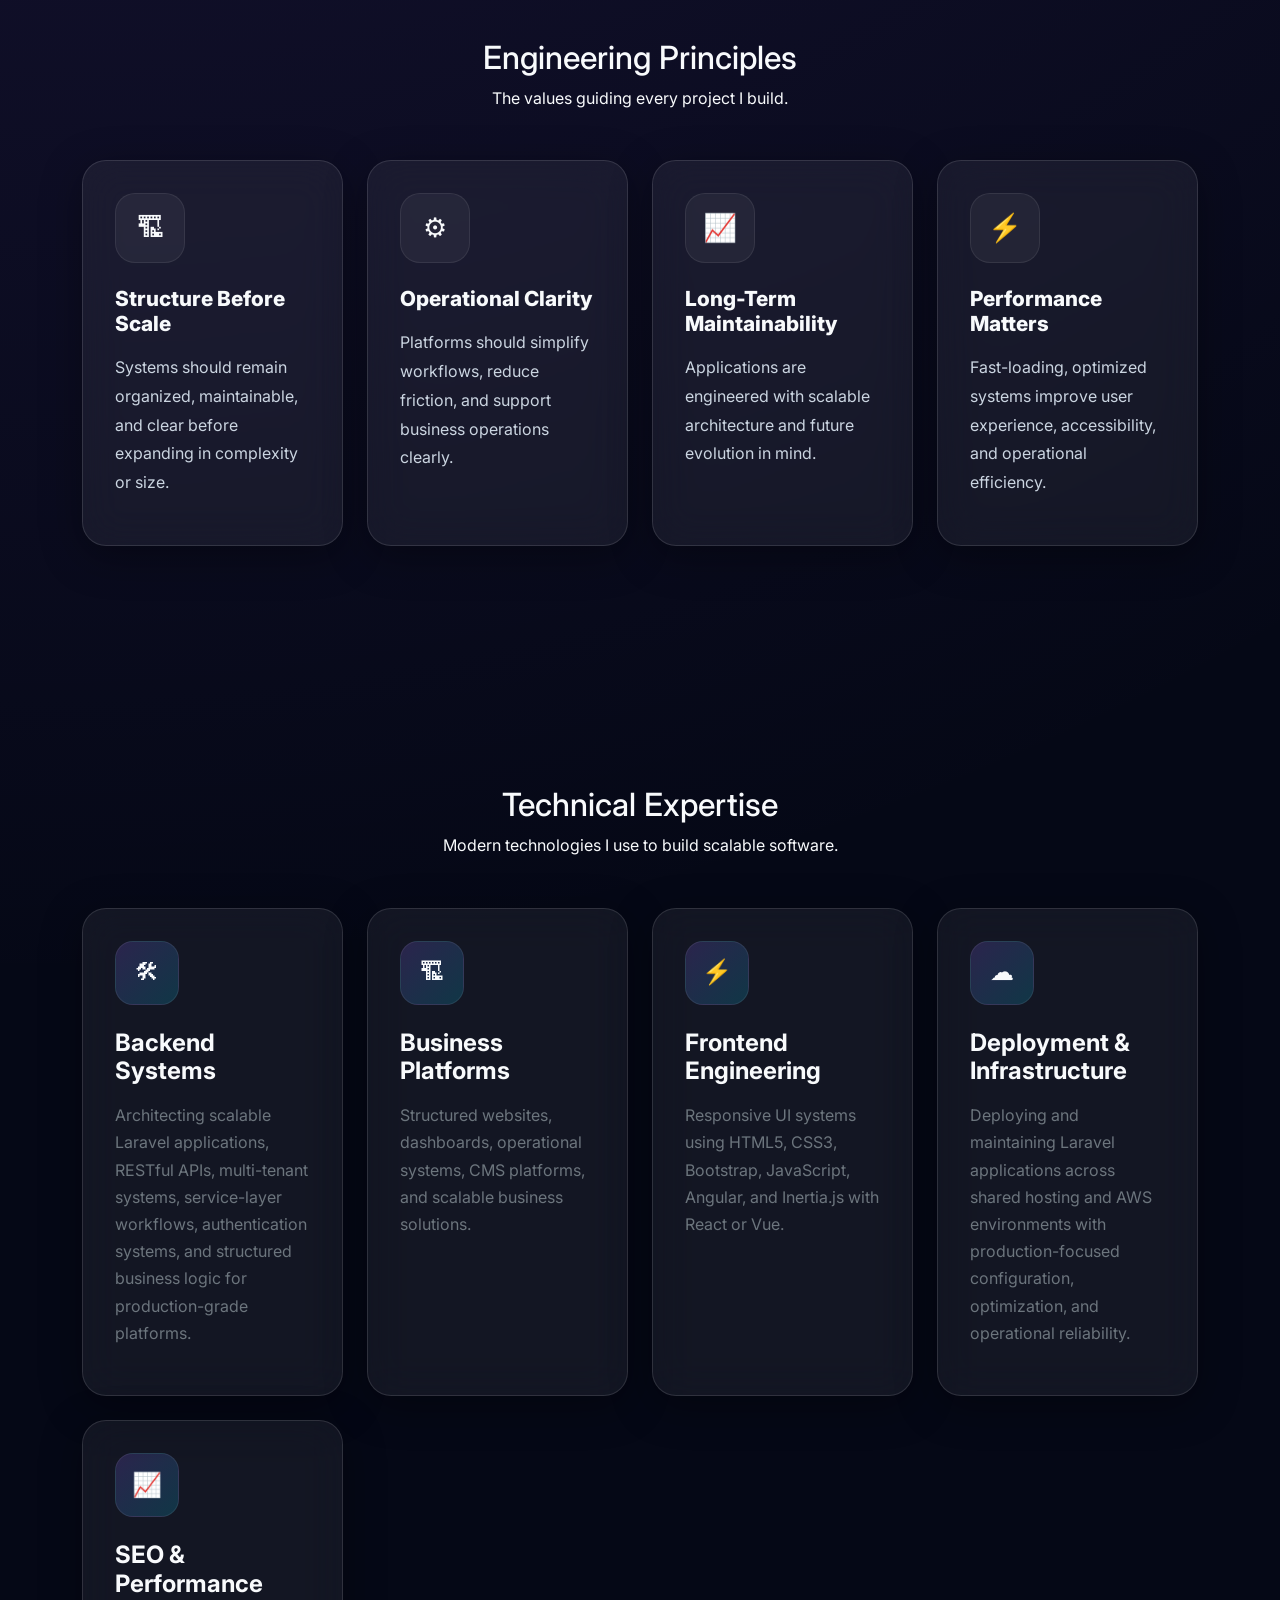
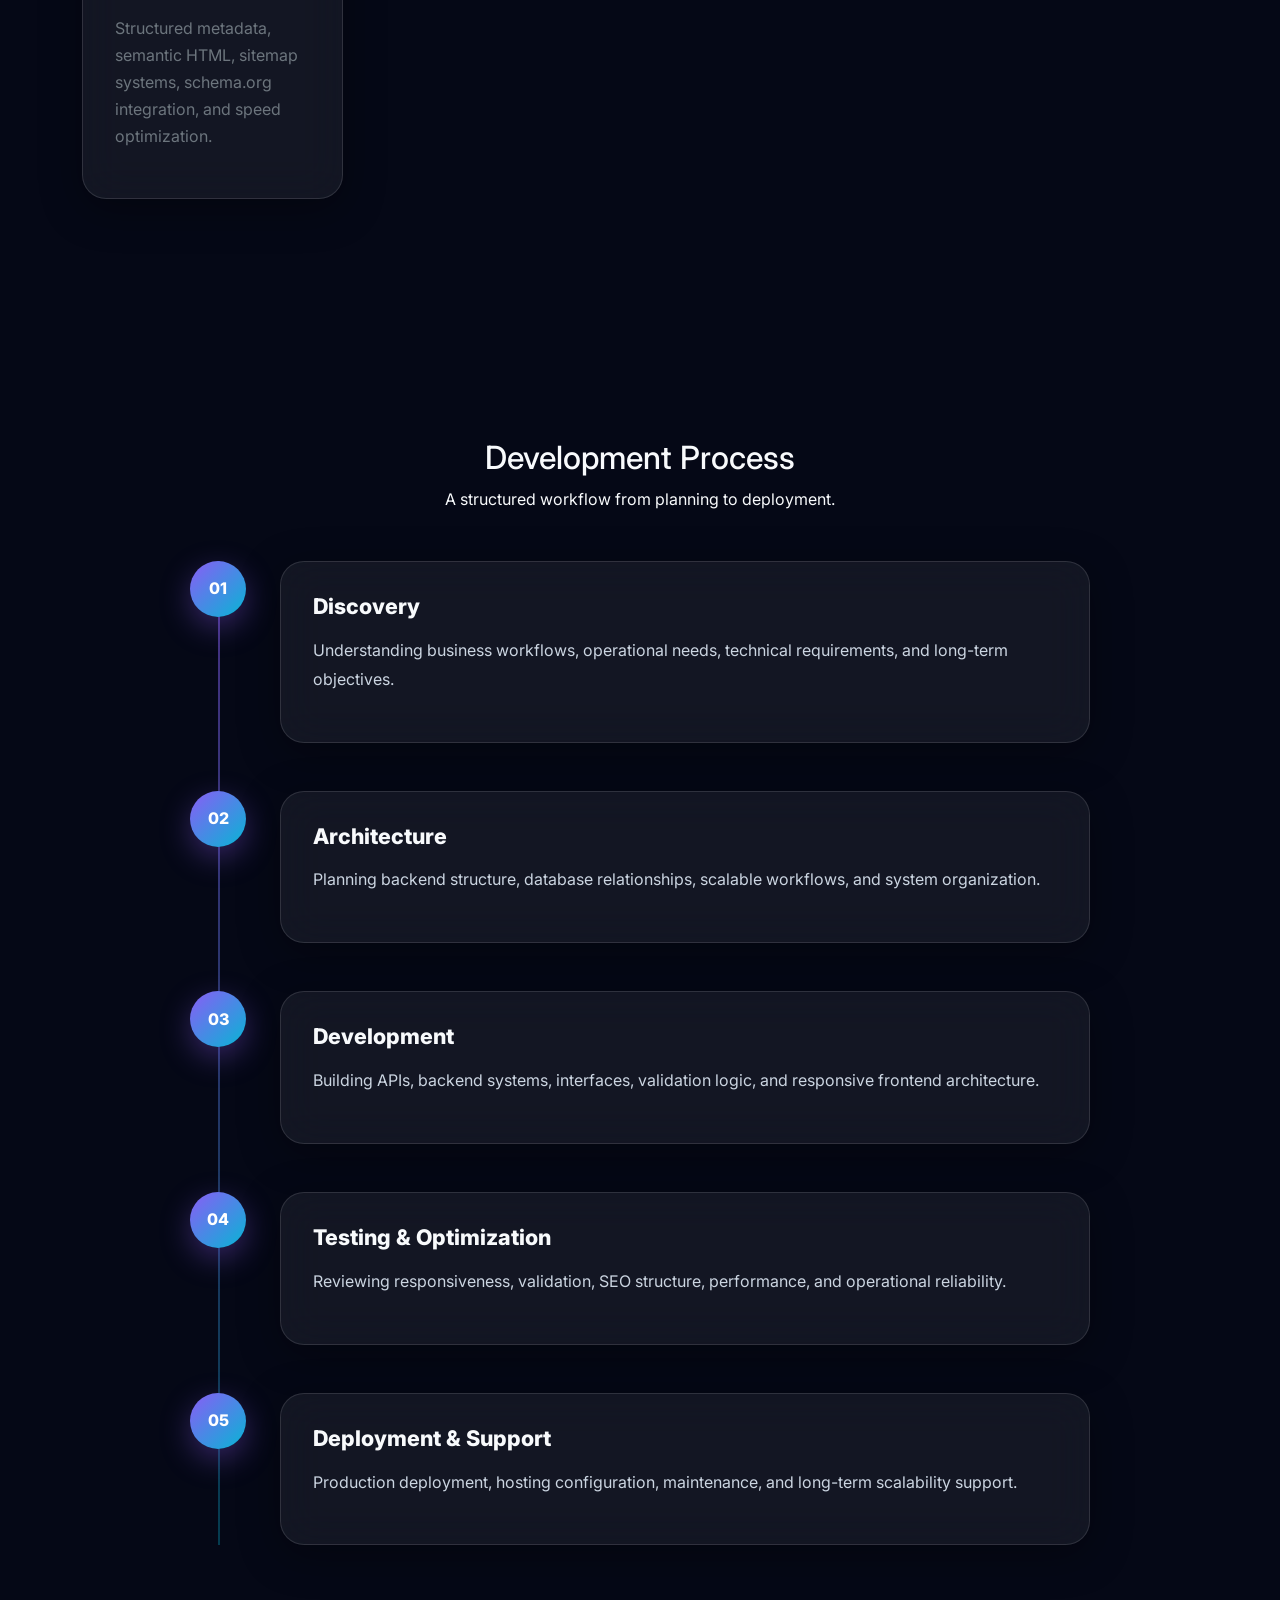
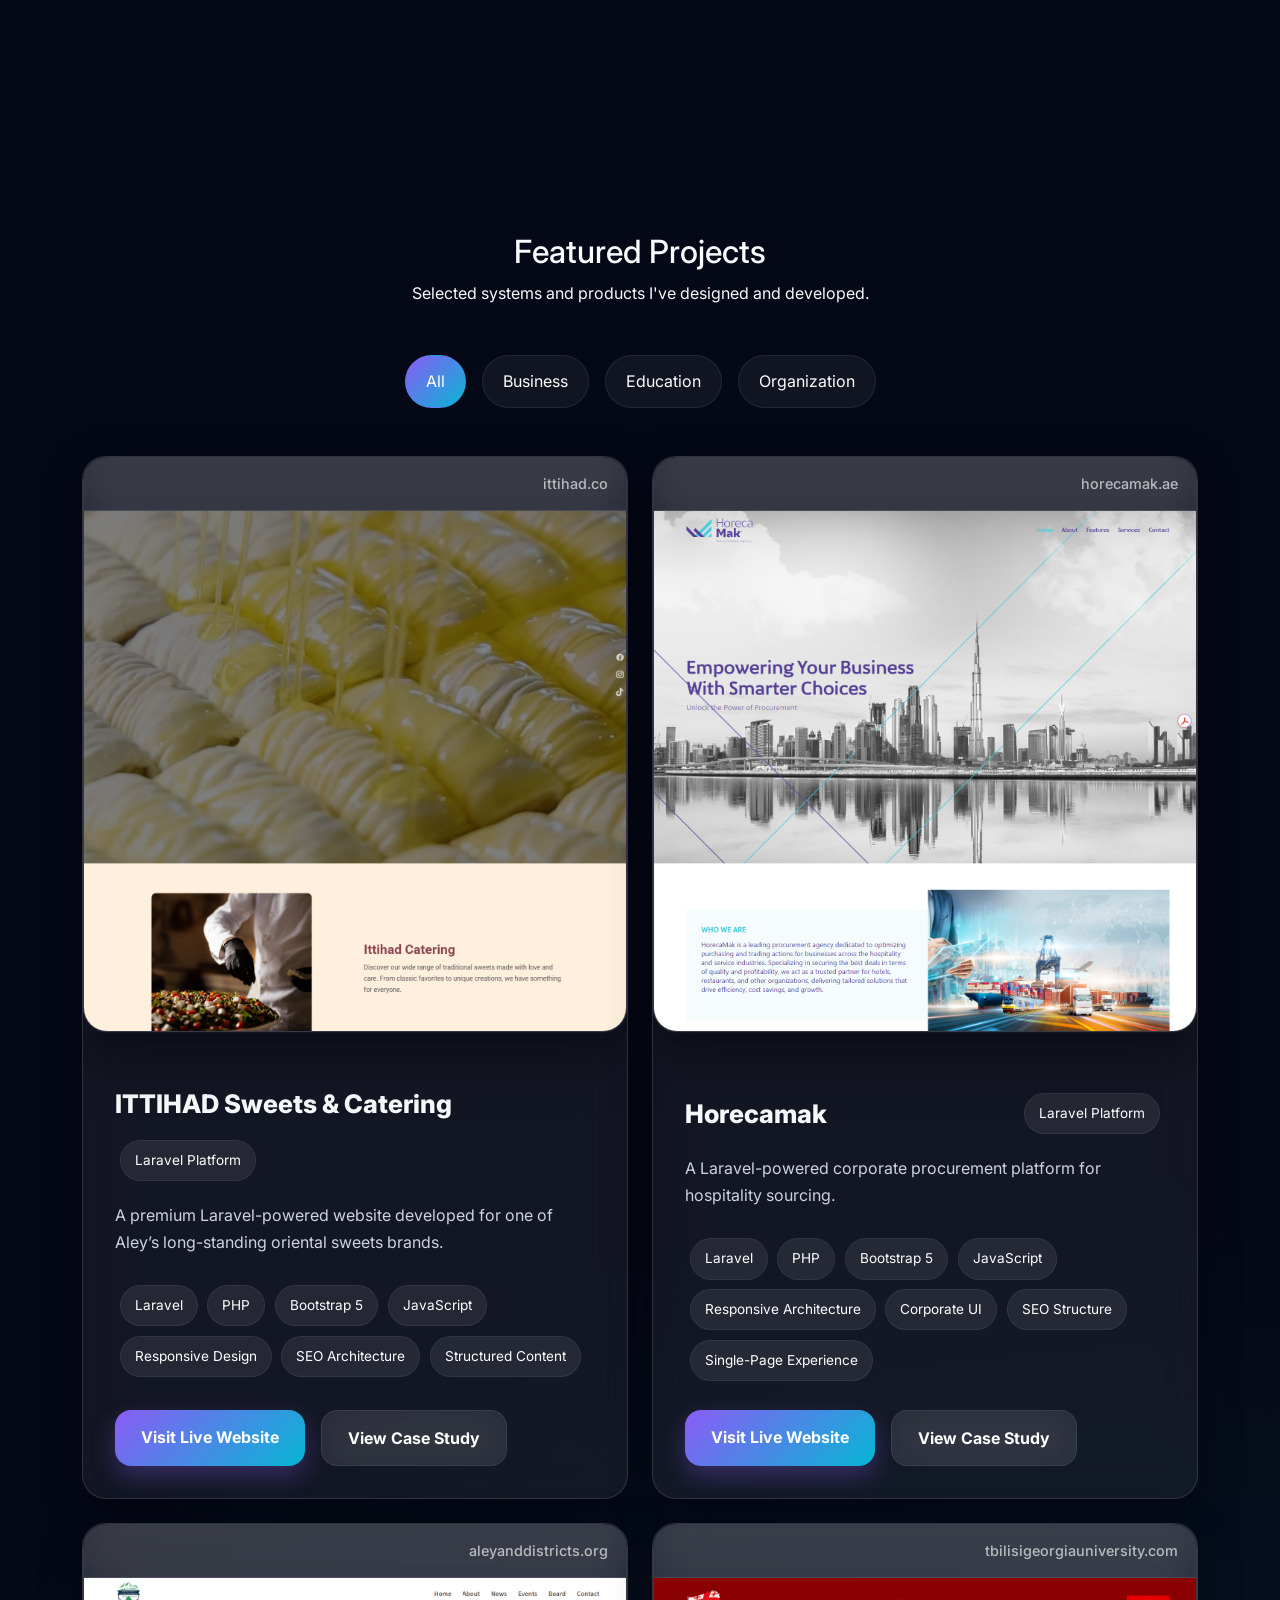
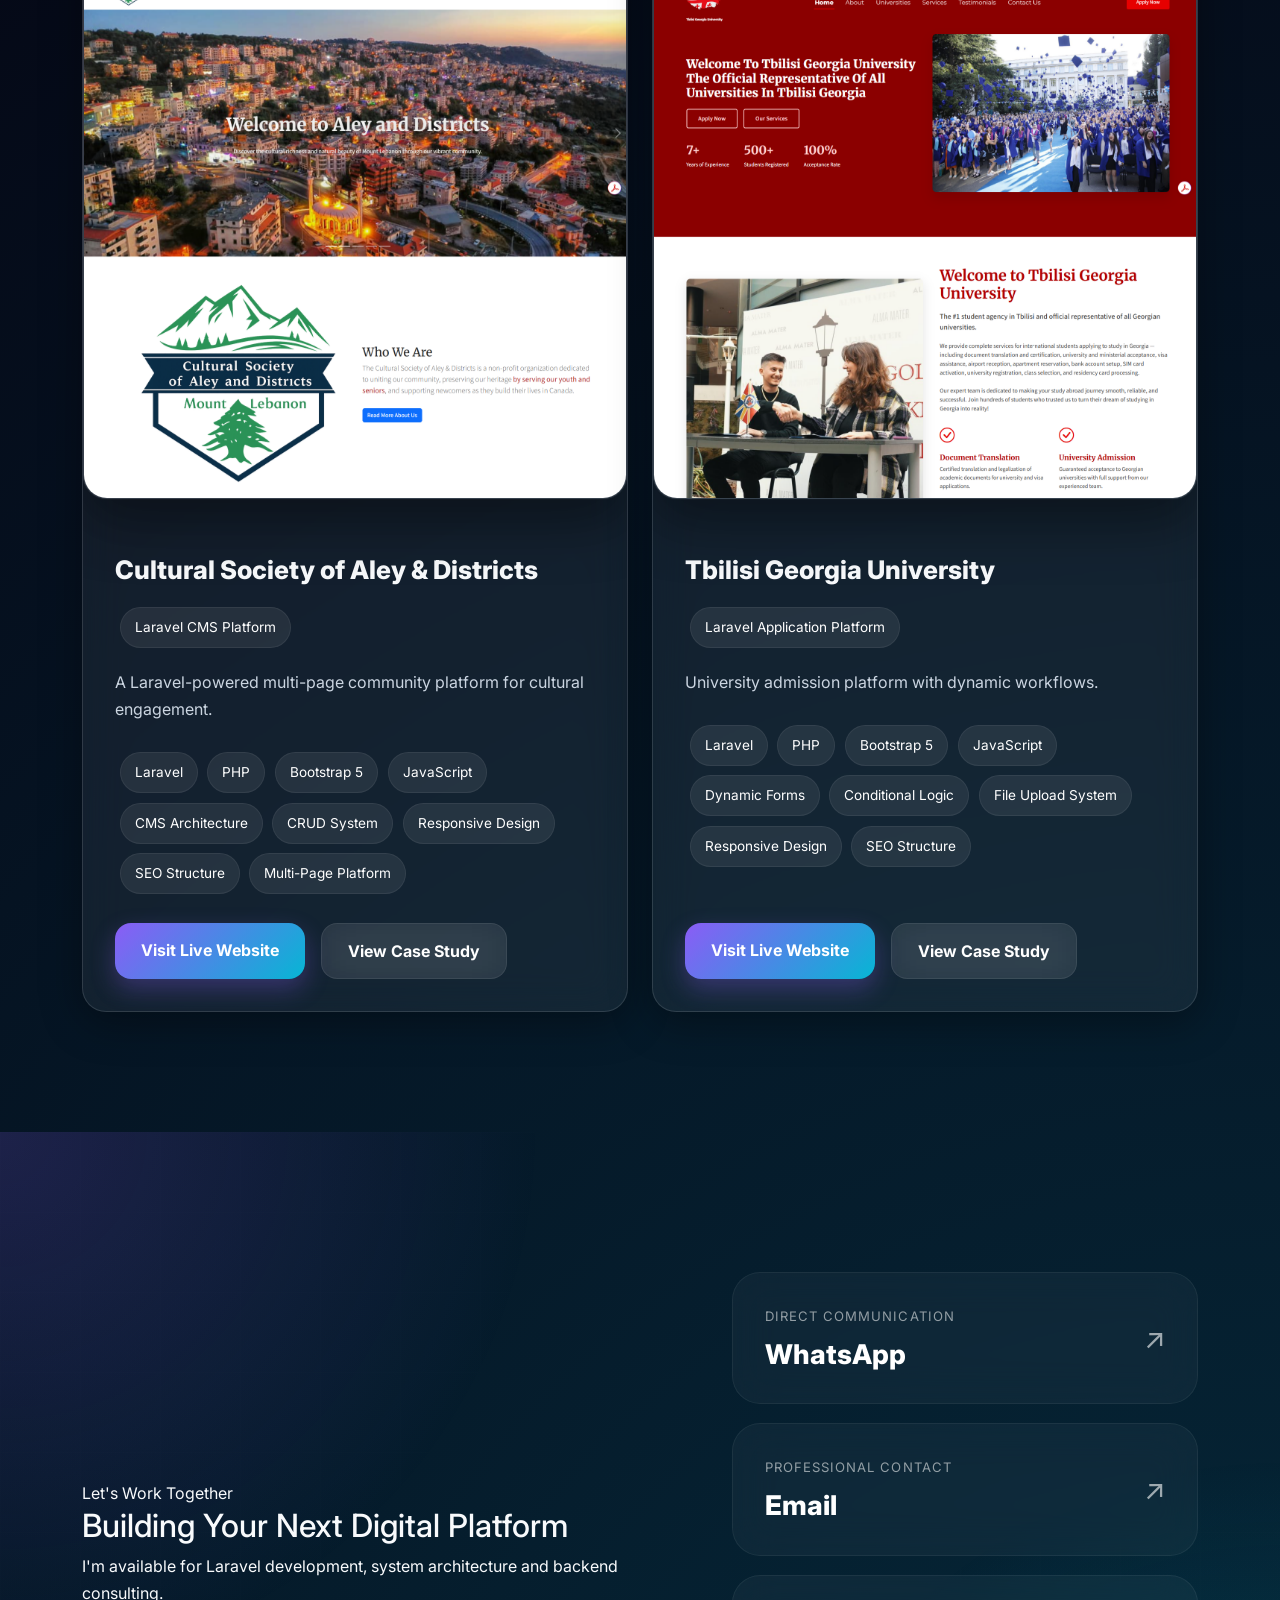
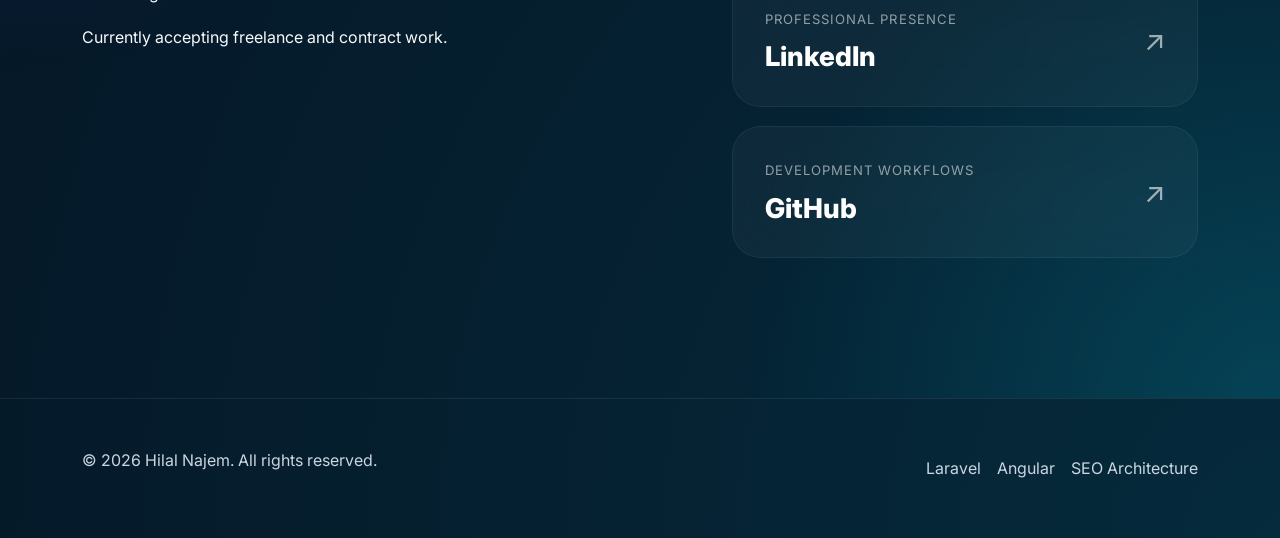
==== commit cd971f14: "feat: update SEO" ====
--- a/index.html
+++ b/index.html
@@ -11,9 +11,59 @@
       name="description"
       content="Backend-focused Laravel systems engineer building scalable APIs, operational platforms, and structured digital infrastructure."
     />
+    <meta name="author" content="Hilal Najem" />
+    <meta property="profile:first_name" content="Hilal" />
+    <meta property="profile:last_name" content="Najem" />
+
+    <meta property="og:type" content="website" />
+    <meta
+      property="og:url"
+      content="https://hilal-najem-portfolio.pages.dev/"
+    />
+    <meta
+      property="og:title"
+      content="Hilal Najem | Laravel Systems Engineer"
+    />
+    <meta
+      property="og:description"
+      content="Backend-focused Laravel systems engineer building scalable APIs, operational platforms, and structured digital infrastructure."
+    />
+    <meta
+      property="og:image"
+      content="https://hilal-najem-portfolio.pages.dev/assets/images/og-image.png"
+    />
+    <meta property="og:image:width" content="1200" />
+    <meta property="og:image:height" content="630" />
+
+    <meta property="og:site_name" content="Hilal Najem Portfolio" />
+
+    <meta name="twitter:card" content="summary_large_image" />
+    <meta
+      name="twitter:title"
+      content="Hilal Najem | Laravel Systems Engineer"
+    />
+    <meta
+      name="twitter:description"
+      content="Backend-focused Laravel systems engineer building scalable APIs."
+    />
+    <meta
+      name="twitter:image"
+      content="https://hilal-najem-portfolio.pages.dev/assets/images/og-image.png"
+    />
+
     <meta name="robots" content="index, follow" />
     <meta name="theme-color" content="#07111f" />
+
+    <meta property="og:locale" content="en_US" />
+    <meta name="format-detection" content="telephone=no" />
+    <meta name="referrer" content="strict-origin-when-cross-origin" />
+
+    <meta name="color-scheme" content="dark" />
+
     <link rel="canonical" href="https://hilal-najem-portfolio.pages.dev/" />
+    <link rel="preload" href="/assets/css/styles.css?v=2" as="style" />
+    <link rel="stylesheet" href="/assets/css/styles.css?v=2" />
+
     <link rel="preconnect" href="https://fonts.googleapis.com" />
     <link rel="preconnect" href="https://fonts.gstatic.com" crossorigin />
     <link
@@ -26,6 +76,71 @@
     />
     <link rel="stylesheet" href="./assets/css/styles.css?v=2" />
     <link rel="icon" type="image/svg+xml" href="assets/favicons/favicon.svg" />
+    <link rel="apple-touch-icon" href="assets/favicons/apple-touch-icon.png" />
+
+    <script type="application/ld+json">
+      {
+        "@context": "https://schema.org",
+        "@graph": [
+          {
+            "@type": "Person",
+            "@id": "https://hilal-najem-portfolio.pages.dev/#person",
+            "name": "Hilal Najem",
+            "givenName": "Hilal",
+            "familyName": "Najem",
+            "jobTitle": "Laravel Systems Engineer",
+            "description": "Backend-focused Laravel systems engineer specializing in scalable APIs, operational platforms, Laravel architecture, and digital infrastructure.",
+            "url": "https://hilal-najem-portfolio.pages.dev/",
+            "image": "https://hilal-najem-portfolio.pages.dev/assets/images/og-image.png",
+            "email": "mailto:hilal123work@gmail.com",
+            "address":{
+              "@type":"PostalAddress",
+              "addressCountry":"LB"
+            }
+            "worksFor":{
+              "@type":"Organization",
+              "name":"Freelance"
+            }
+            "nationality": {
+              "@type": "Country",
+              "name": "Lebanon"
+            },
+            "knowsAbout": [
+              "Laravel",
+              "PHP",
+              "REST API Development",
+              "MySQL",
+              "React",
+              "TypeScript",
+              "JavaScript",
+              "Bootstrap",
+              "Tailwind CSS",
+              "Software Architecture",
+              "Backend Engineering",
+              "Database Design",
+              "System Design",
+              "Linux",
+              "Git"
+            ],
+            "sameAs": [
+              "https://www.linkedin.com/in/hilal-najem-aa4b34b5/",
+              "https://github.com/hilal-najem3"
+            ]
+          },
+          {
+            "@type": "WebSite",
+            "@id": "https://hilal-najem-portfolio.pages.dev/#website",
+            "url": "https://hilal-najem-portfolio.pages.dev/",
+            "name": "Hilal Najem Portfolio",
+            "description": "Official portfolio of Hilal Najem, Laravel Systems Engineer.",
+            "publisher": {
+              "@id": "https://hilal-najem-portfolio.pages.dev/#person"
+            },
+            "inLanguage": "en"
+          }
+        ]
+      }
+    </script>
   </head>
   <body>
     <a class="visually-hidden-focusable" href="#main-content"
@@ -61,17 +176,36 @@
         <div class="container">
           <div class="row align-items-center g-5">
             <div class="col-lg-7">
-              <div class="hero-badge fade-up" id="heroBadge"></div>
-              <h1 class="fade-up hero-title" id="heroTitle"></h1>
-              <h2 class="hero-subtitle fade-up" id="heroSubtitle"></h2>
-              <p class="hero-description fade-up" id="heroDescription"></p>
+              <div class="hero-badge fade-up" id="heroBadge">
+                Backend • Laravel • Systems Engineering
+              </div>
+
+              <h1 class="fade-up hero-title" id="heroTitle">
+                Hilal <span class="gradient-accent">Najem</span>
+              </h1>
+
+              <h2 class="hero-subtitle fade-up" id="heroSubtitle">
+                Laravel Systems Engineer
+              </h2>
+
+              <p class="hero-description fade-up" id="heroDescription">
+                Backend-focused Laravel systems engineer building scalable APIs,
+                operational platforms and structured digital infrastructure.
+                <span class="typing" id="typing"></span>
+              </p>
               <div class="hero-buttons fade-up" id="heroButtons"></div>
             </div>
             <div class="col-lg-5">
               <div class="glass-card hero-card fade-up">
                 <div class="row g-3 mb-4" id="heroMetrics"></div>
-                <h2 class="h4 fw-bold mb-3" id="doctrineTitle"></h2>
-                <p class="text-secondary mb-4" id="doctrineText"></p>
+                <h2 class="h4 fw-bold mb-3" id="doctrineTitle">
+                  Engineering Doctrine
+                </h2>
+
+                <p class="text-secondary mb-4" id="doctrineText">
+                  Reliable systems are built through structure, maintainability,
+                  performance and thoughtful architecture—not shortcuts.
+                </p>
                 <div class="d-flex flex-wrap gap-2" id="heroTechBadges"></div>
               </div>
             </div>
@@ -82,8 +216,12 @@
       <section class="section" id="about">
         <div class="container">
           <div class="text-center mb-5 fade-up">
-            <h2 class="section-title" id="aboutTitle"></h2>
-            <p class="section-subtitle" id="aboutDesc"></p>
+            <h2 class="section-title" id="aboutTitle">About Me</h2>
+
+            <p class="section-subtitle" id="aboutDesc">
+              I specialize in Laravel backend engineering, system architecture
+              and scalable business platforms.
+            </p>
           </div>
           <div class="glass-card doctrine-box fade-up">
             <div class="row align-items-center g-4">
@@ -99,8 +237,11 @@
       <section class="section" id="principles">
         <div class="container">
           <div class="text-center mb-5 fade-up">
-            <h2 class="section-title" id="principlesTitle"></h2>
-            <p class="section-subtitle" id="principlesSubtitle"></p>
+            <h2 id="principlesTitle">Engineering Principles</h2>
+
+            <p id="principlesSubtitle">
+              The values guiding every project I build.
+            </p>
           </div>
           <div class="row g-4" id="principlesContainer"></div>
         </div>
@@ -109,8 +250,11 @@
       <section class="section" id="skills">
         <div class="container">
           <div class="text-center mb-5 fade-up">
-            <h2 class="section-title" id="skillsTitle"></h2>
-            <p class="section-subtitle" id="skillsSubtitle"></p>
+            <h2 id="skillsTitle">Technical Expertise</h2>
+
+            <p id="skillsSubtitle">
+              Modern technologies I use to build scalable software.
+            </p>
           </div>
           <div class="row g-4" id="skillsContainer"></div>
         </div>
@@ -119,8 +263,11 @@
       <section class="section" id="process">
         <div class="container">
           <div class="text-center mb-5 fade-up">
-            <h2 class="section-title" id="processTitle"></h2>
-            <p class="section-subtitle" id="processSubtitle"></p>
+            <h2 id="processTitle">Development Process</h2>
+
+            <p id="processSubtitle">
+              A structured workflow from planning to deployment.
+            </p>
           </div>
           <div class="process-wrapper" id="processContainer"></div>
         </div>
@@ -129,8 +276,11 @@
       <section class="section" id="projects">
         <div class="container">
           <div class="text-center mb-5 fade-up">
-            <h2 class="section-title" id="projectsTitle"></h2>
-            <p class="section-subtitle" id="projectsSubtitle"></p>
+            <h2 id="projectsTitle">Featured Projects</h2>
+
+            <p id="projectsSubtitle">
+              Selected systems and products I've designed and developed.
+            </p>
           </div>
           <div
             class="d-flex flex-wrap justify-content-center gap-3 mb-5 fade-up"
@@ -145,10 +295,18 @@
         <div class="container position-relative">
           <div class="contact-wrapper fade-up">
             <div class="contact-left">
-              <div class="contact-label" id="contactLabel"></div>
-              <h2 class="contact-headline" id="contactHeadline"></h2>
-              <p class="contact-text" id="contactText"></p>
-              <div class="contact-availability" id="contactAvailability"></div>
+              <div id="contactLabel">Let's Work Together</div>
+
+              <h2 id="contactHeadline">Building Your Next Digital Platform</h2>
+
+              <p id="contactText">
+                I'm available for Laravel development, system architecture and
+                backend consulting.
+              </p>
+
+              <div id="contactAvailability">
+                Currently accepting freelance and contract work.
+              </div>
             </div>
             <div class="contact-panel" id="contactActions"></div>
           </div>
@@ -161,7 +319,7 @@
         <div
           class="d-flex flex-column flex-lg-row justify-content-between align-items-center gap-3"
         >
-          <p class="mb-0" id="footerText"></p>
+          <p id="footerText">© 2026 Hilal Najem. All rights reserved.</p>
           <div class="d-flex gap-3" id="footerBadges"></div>
         </div>
       </div>
@@ -193,7 +351,7 @@
               <img
                 id="modalImage"
                 src="[data-uri]"
-                alt=""
+                alt="Project preview"
                 class="img-fluid w-100 project-modal-image"
               />
               <div class="project-modal-overlay"></div>
@@ -235,6 +393,7 @@
                   id="modalLiveLink"
                   href="#"
                   target="_blank"
+                  rel="noopener noreferrer"
                   class="btn btn-primary-custom"
                   >Visit Live Website</a
                 >
@@ -242,6 +401,7 @@
                   id="modalGithubLink"
                   href="#"
                   target="_blank"
+                  rel="noopener noreferrer"
                   class="btn btn-secondary-custom d-none"
                   >View GitHub</a
                 >
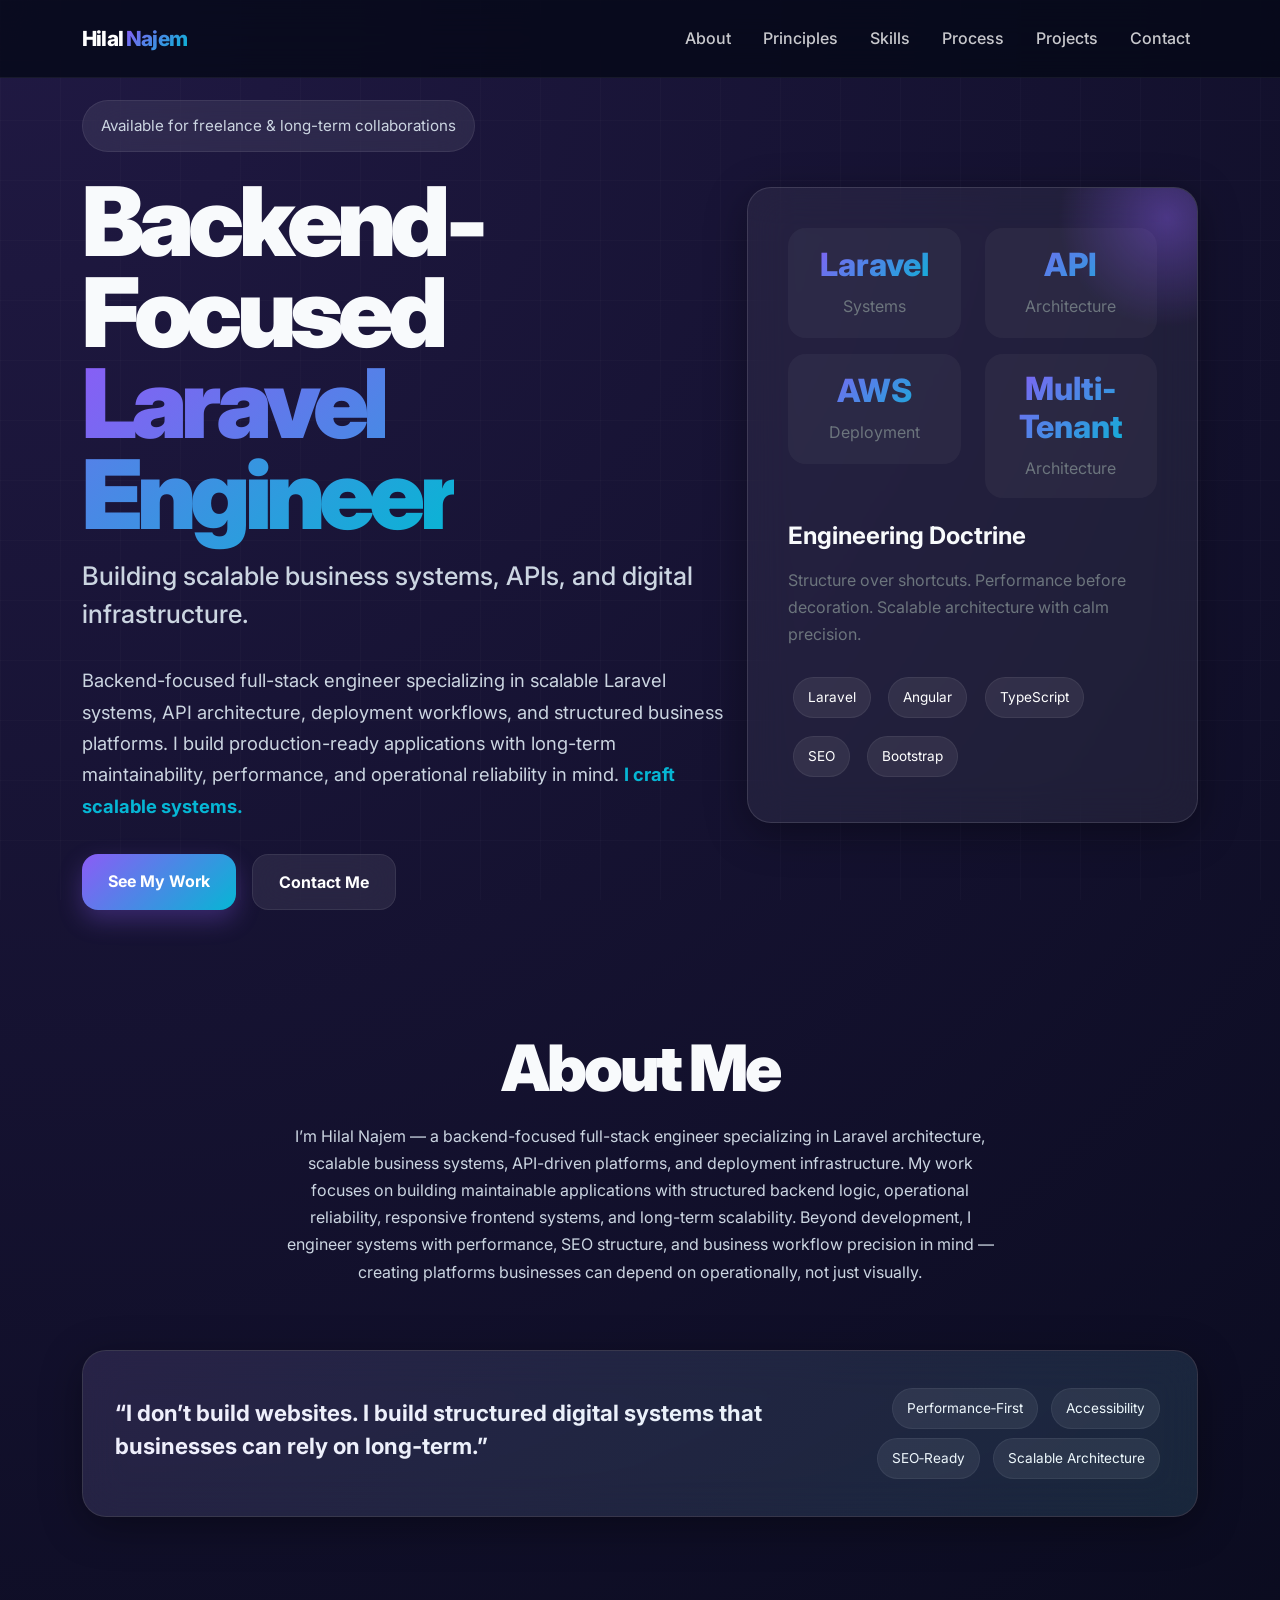
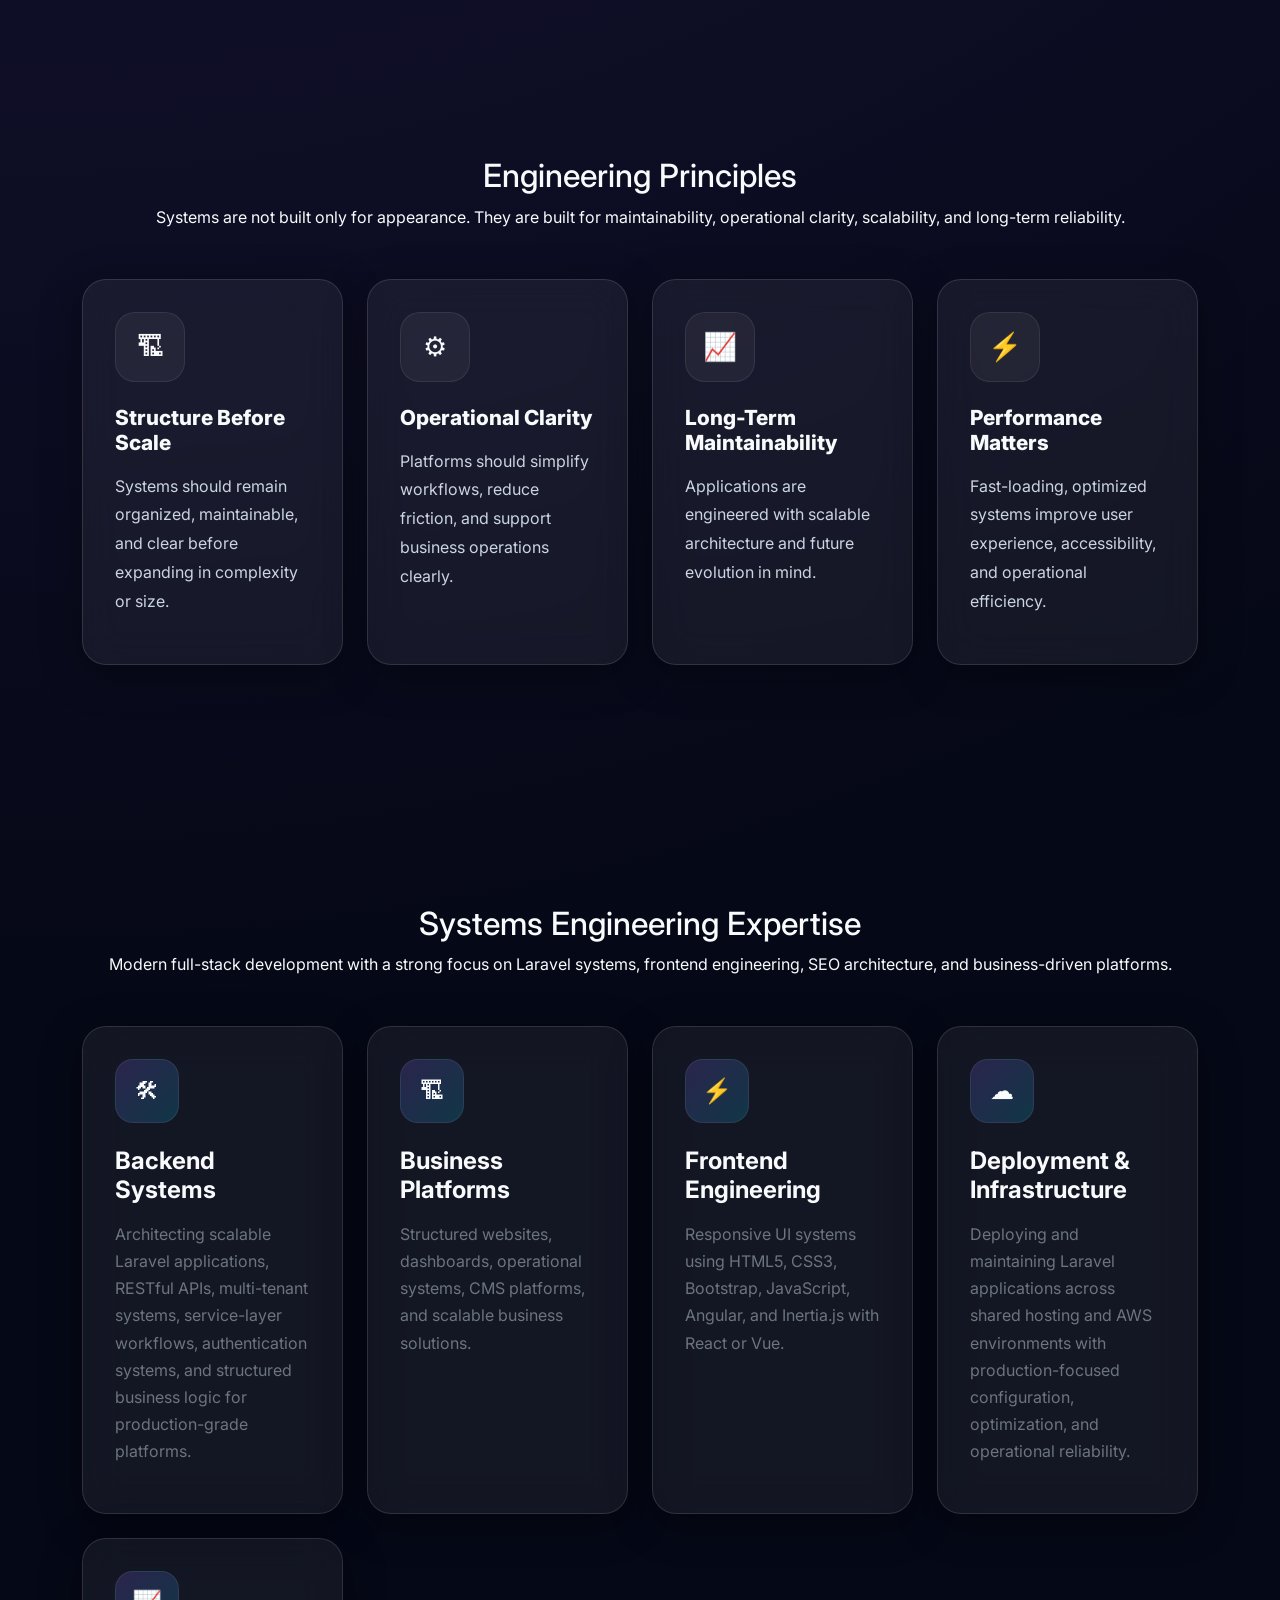
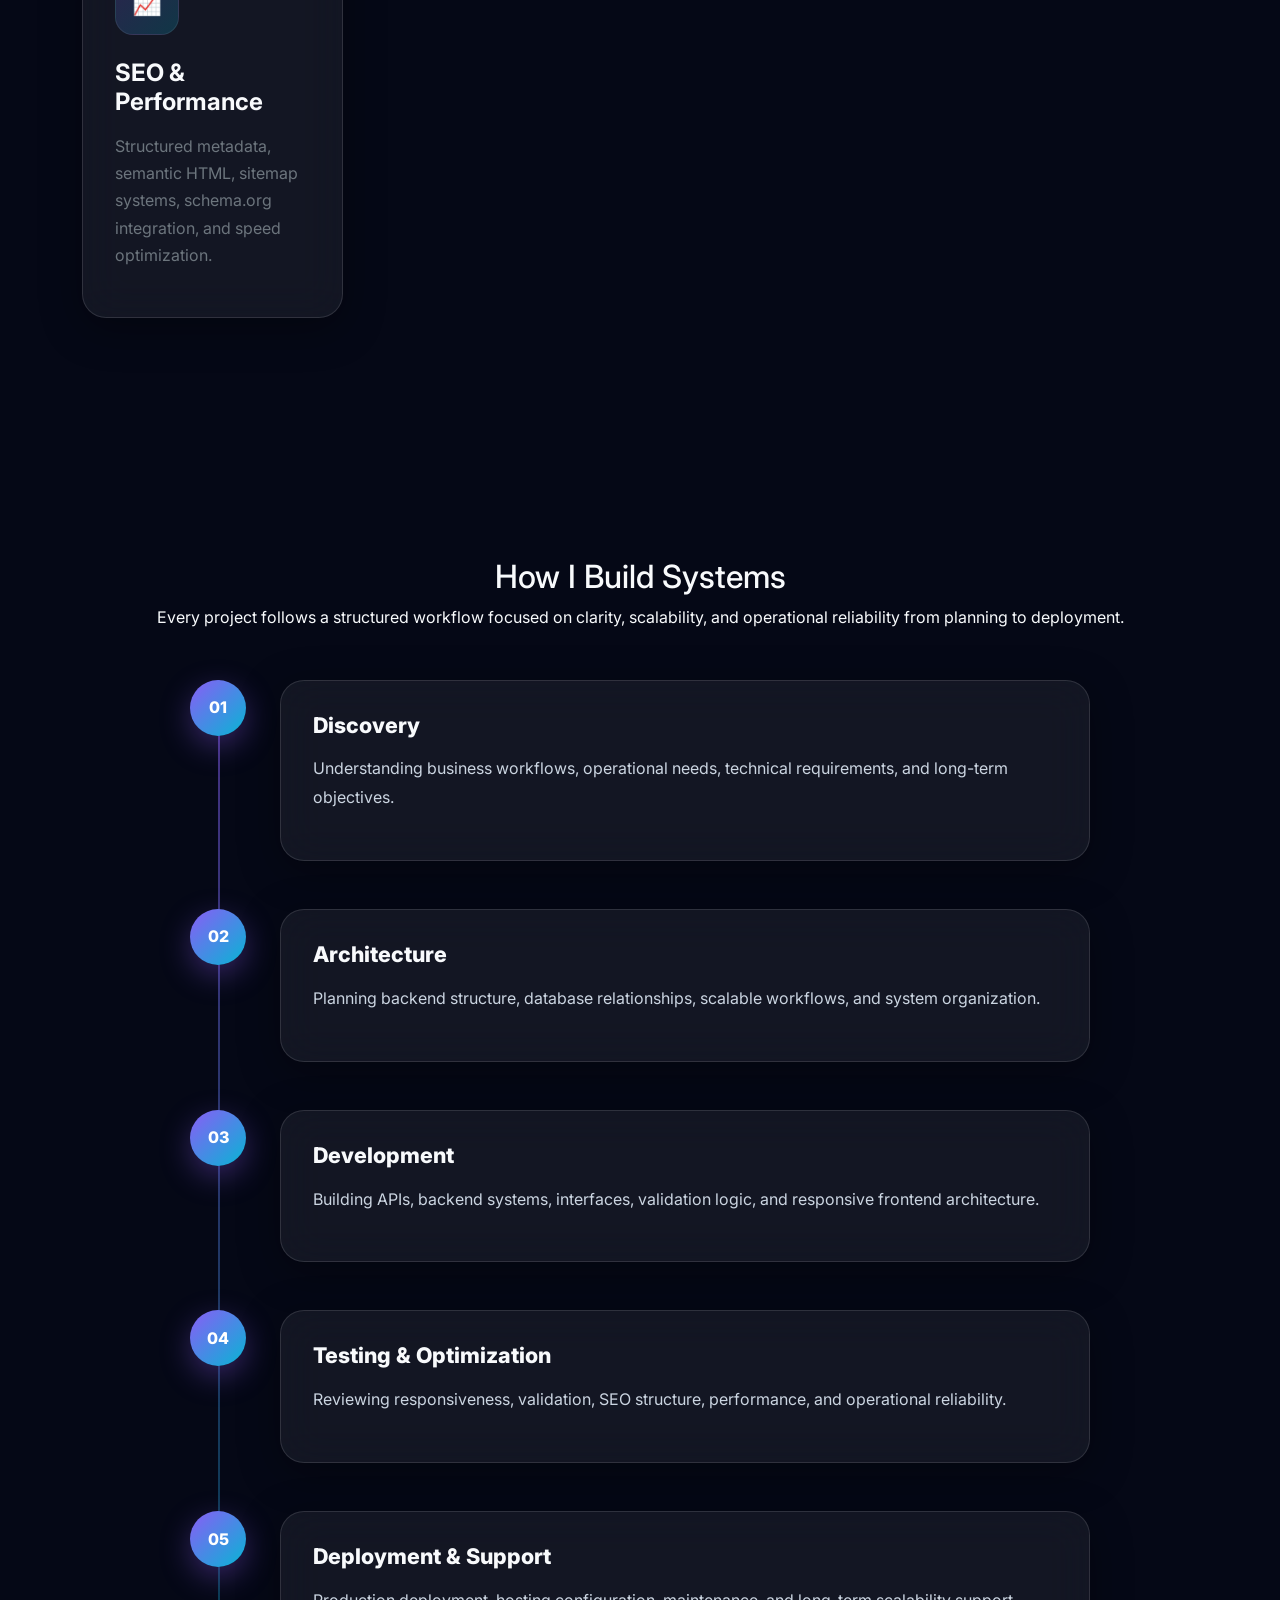
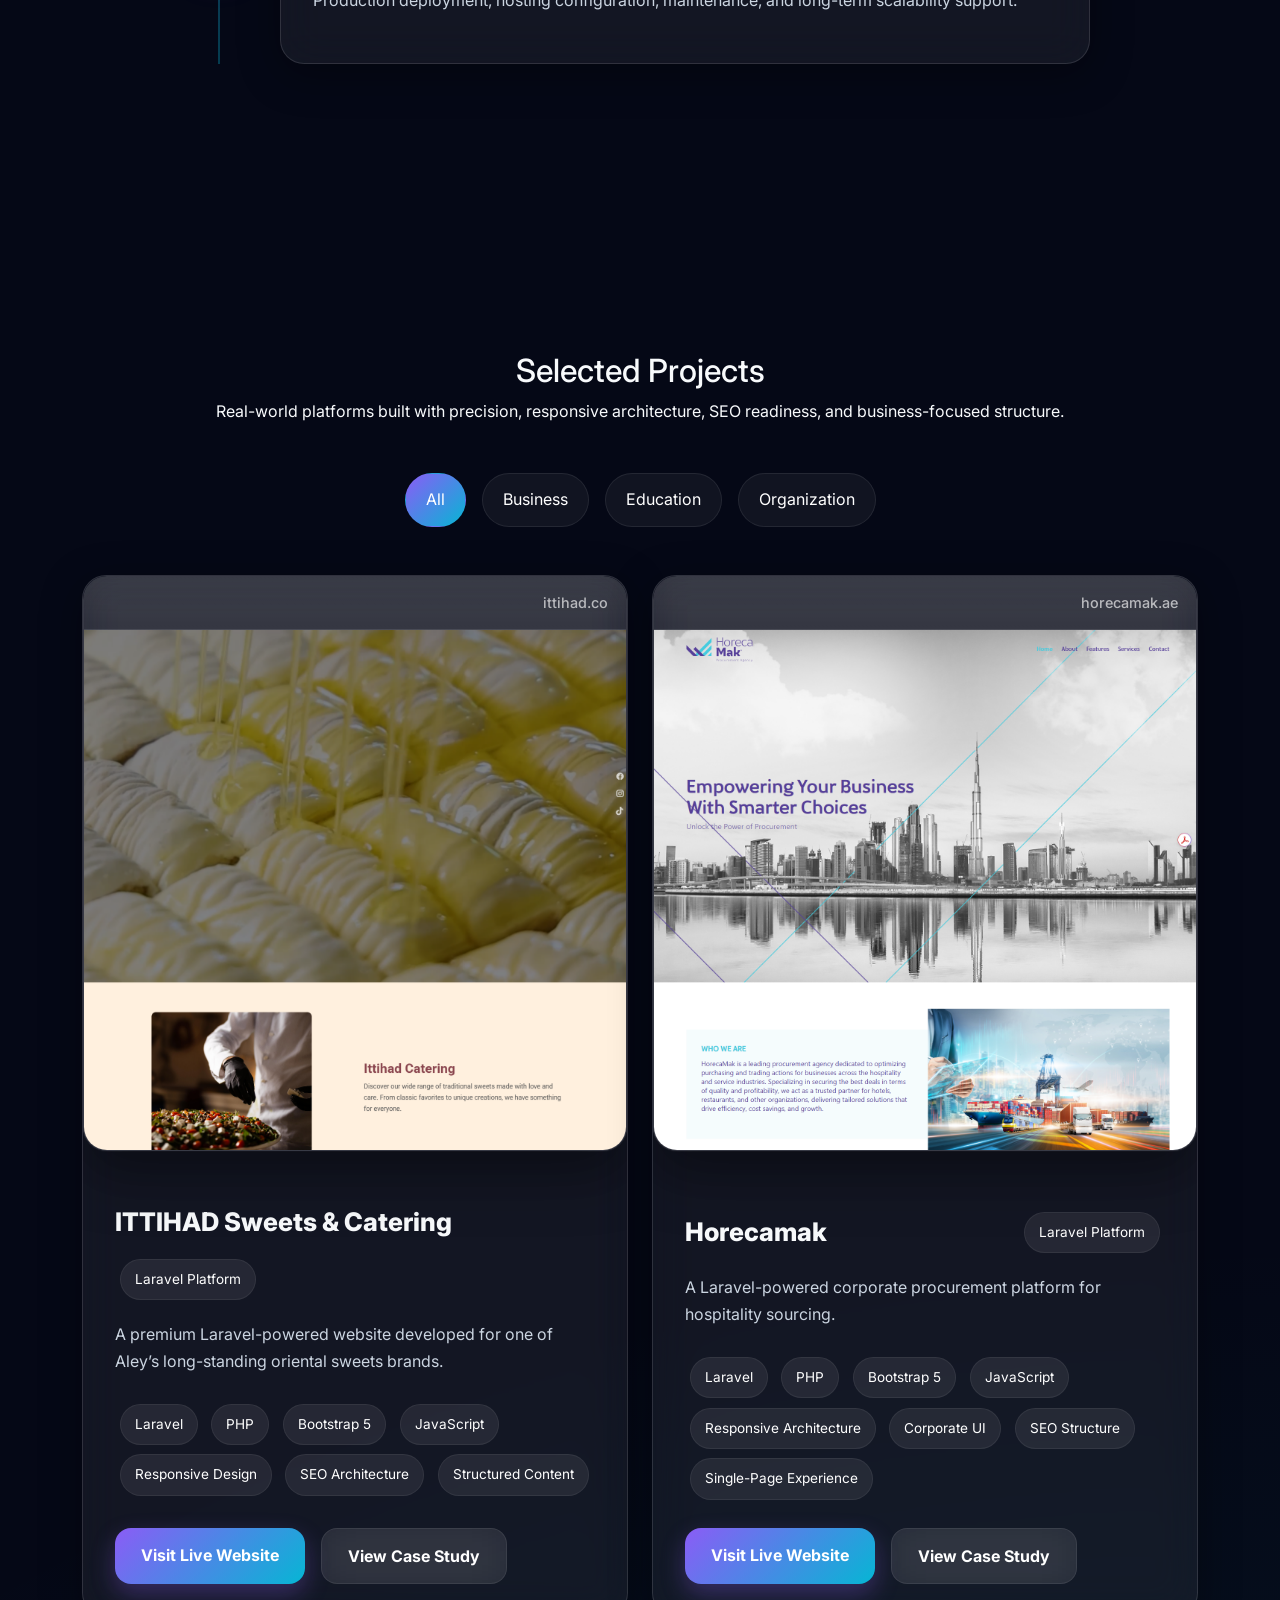
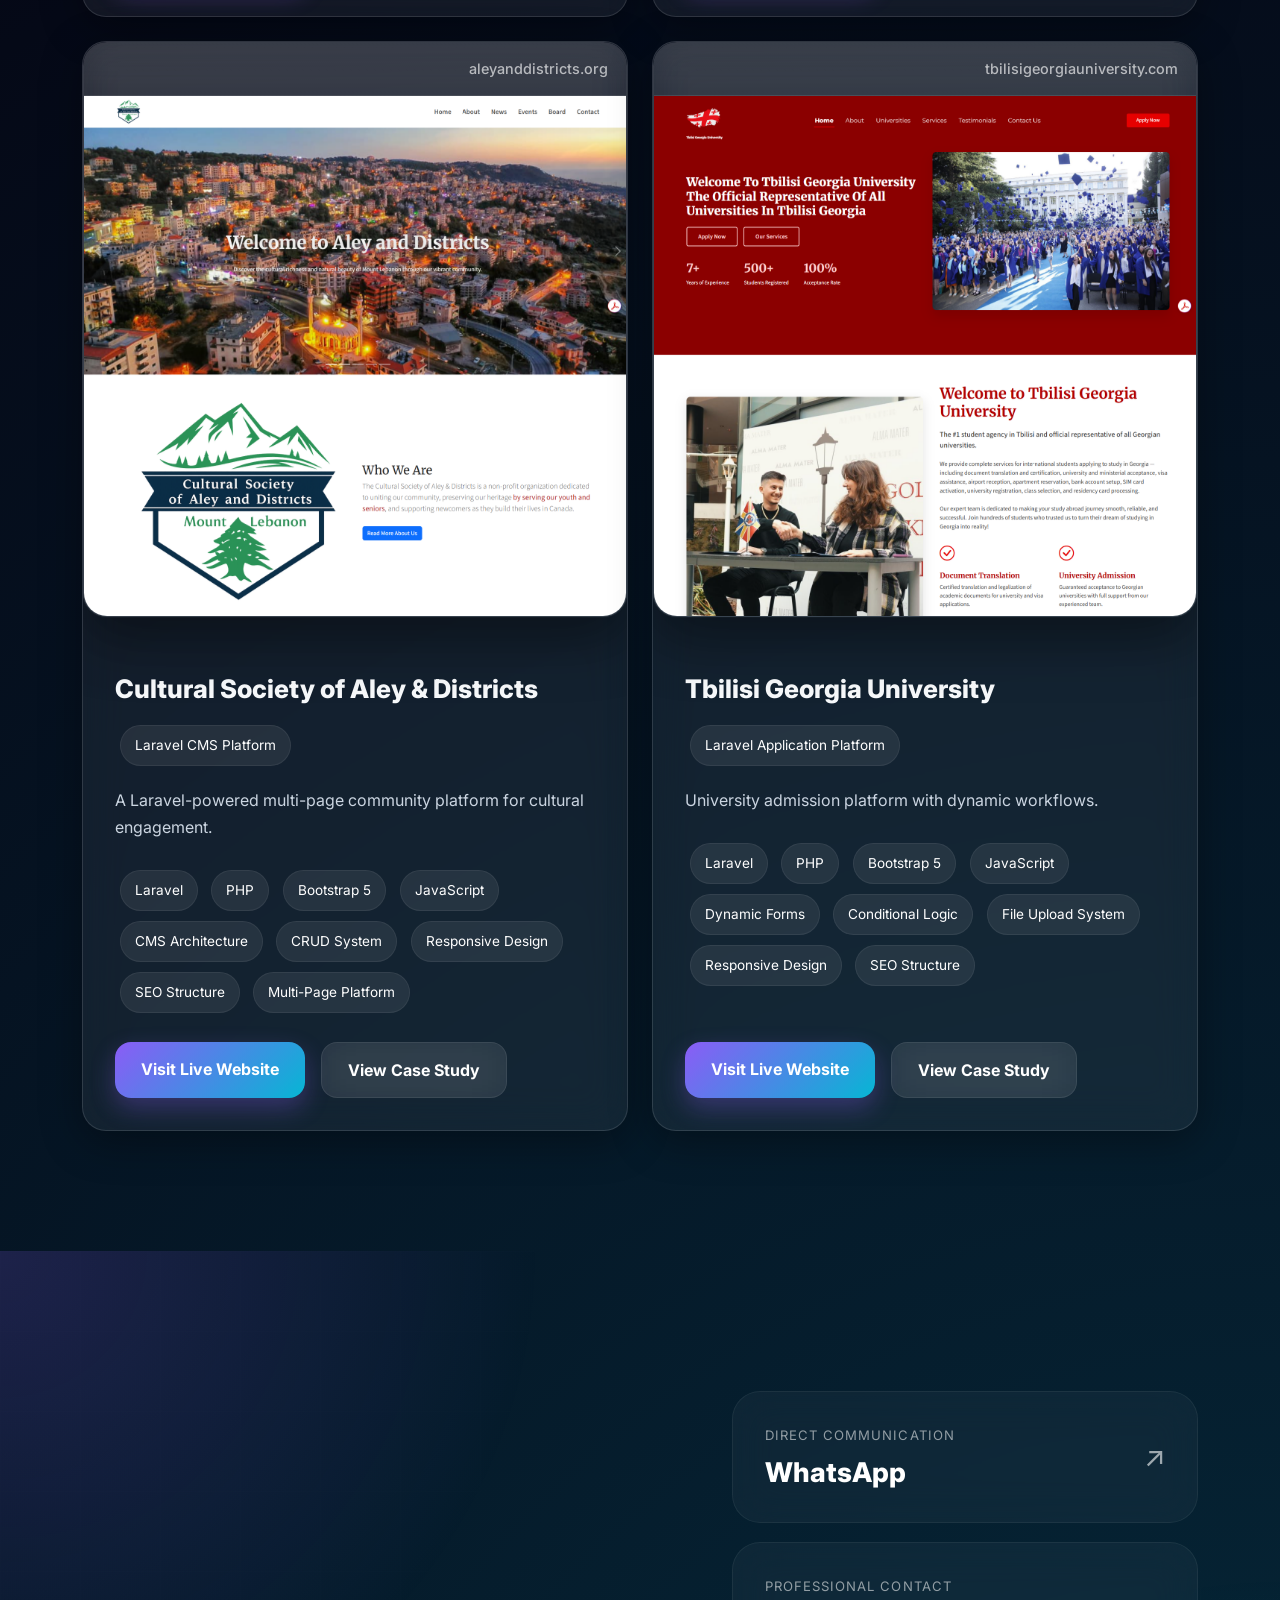
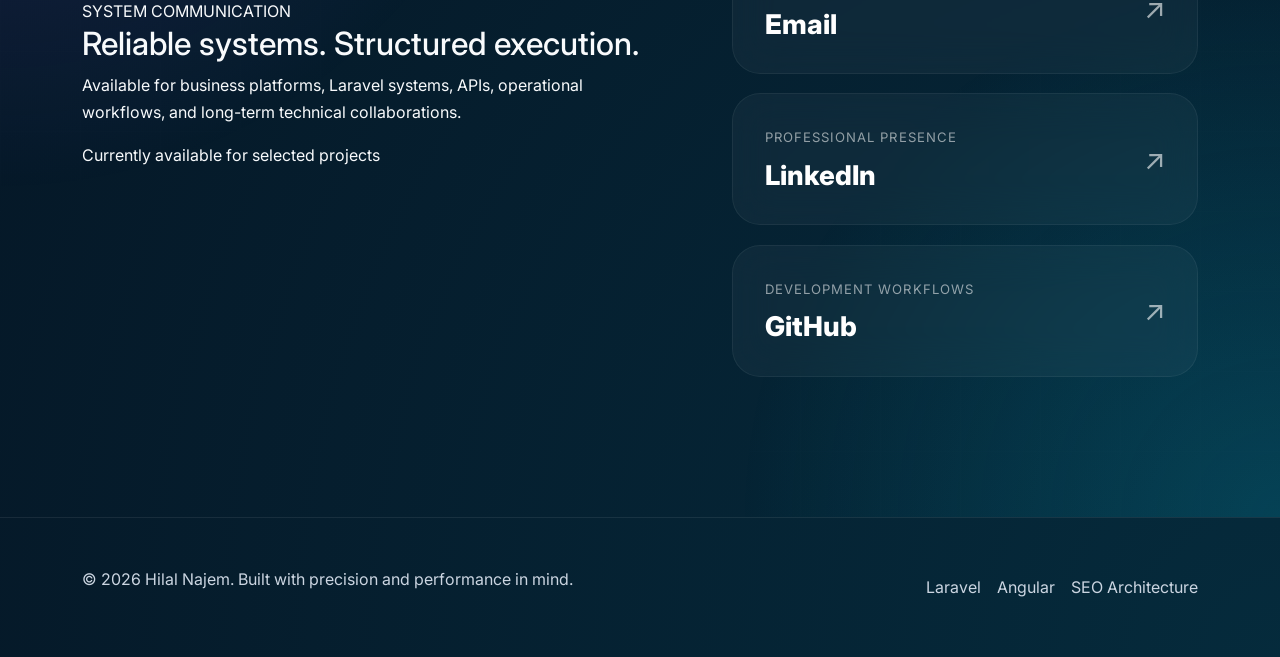
==== commit 7728bac7: "bugfix: javascript load" ====
--- a/index.html
+++ b/index.html
@@ -413,6 +413,8 @@
     </div>
 
     <script src="https://cdn.jsdelivr.net/npm/bootstrap@5.3.7/dist/js/bootstrap.bundle.min.js"></script>
-    <script src="./assets/scripts/main.js?v=3"></script>
+
+    <script src="./assets/json/content.js"></script>
+    <script src="./assets/scripts/main.js?v=4"></script>
   </body>
 </html>
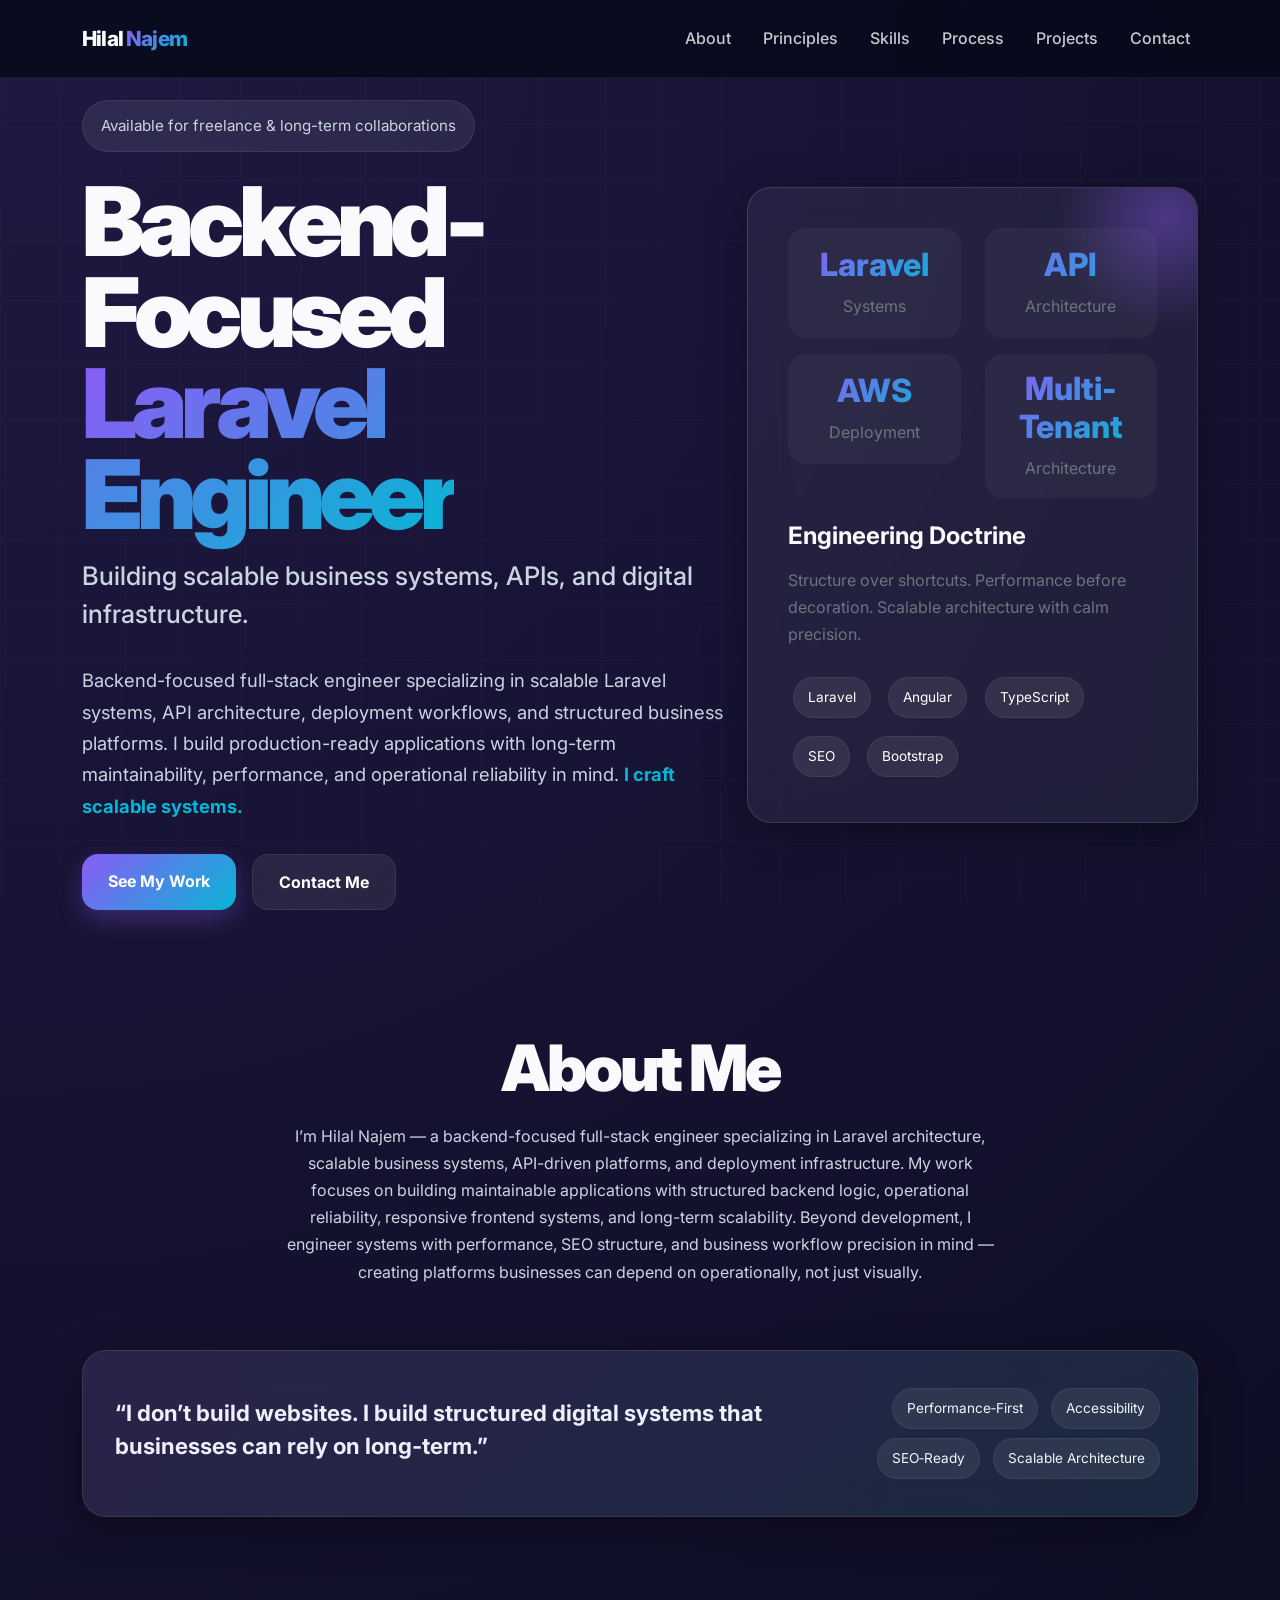
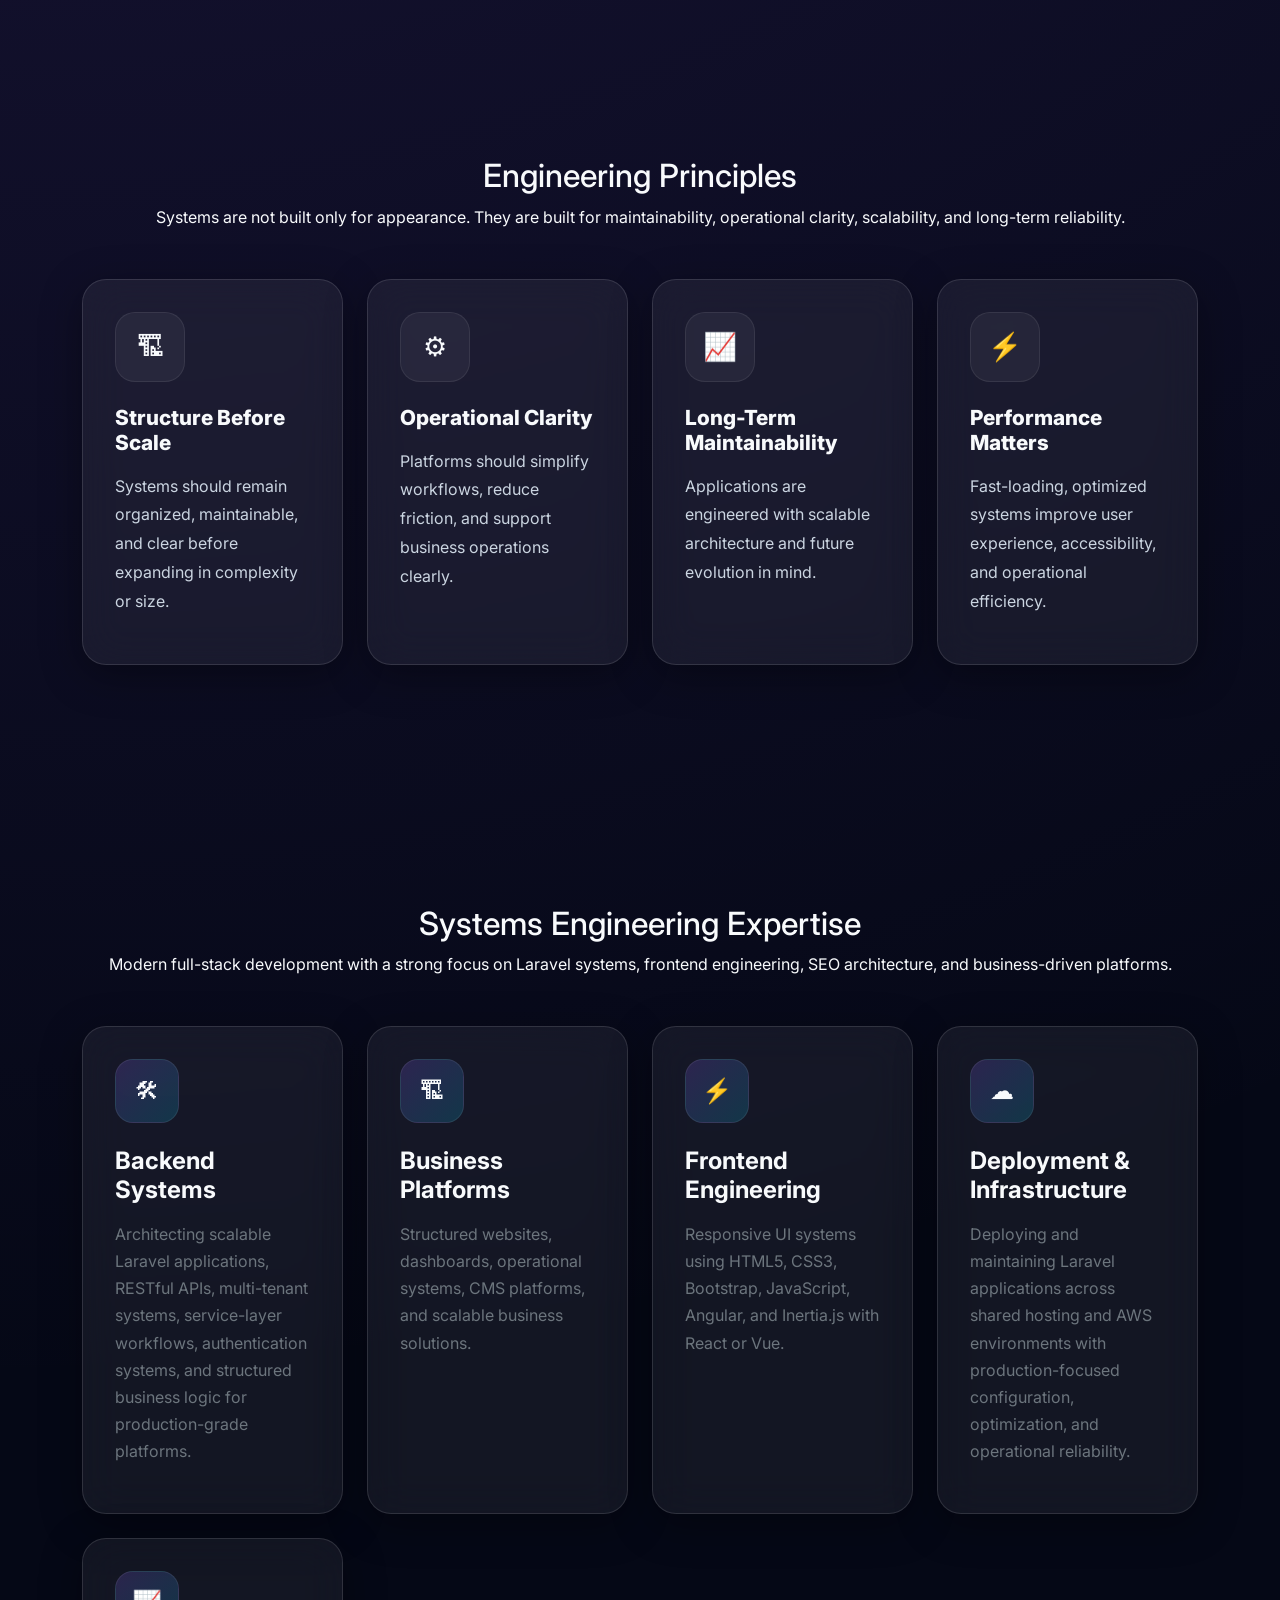
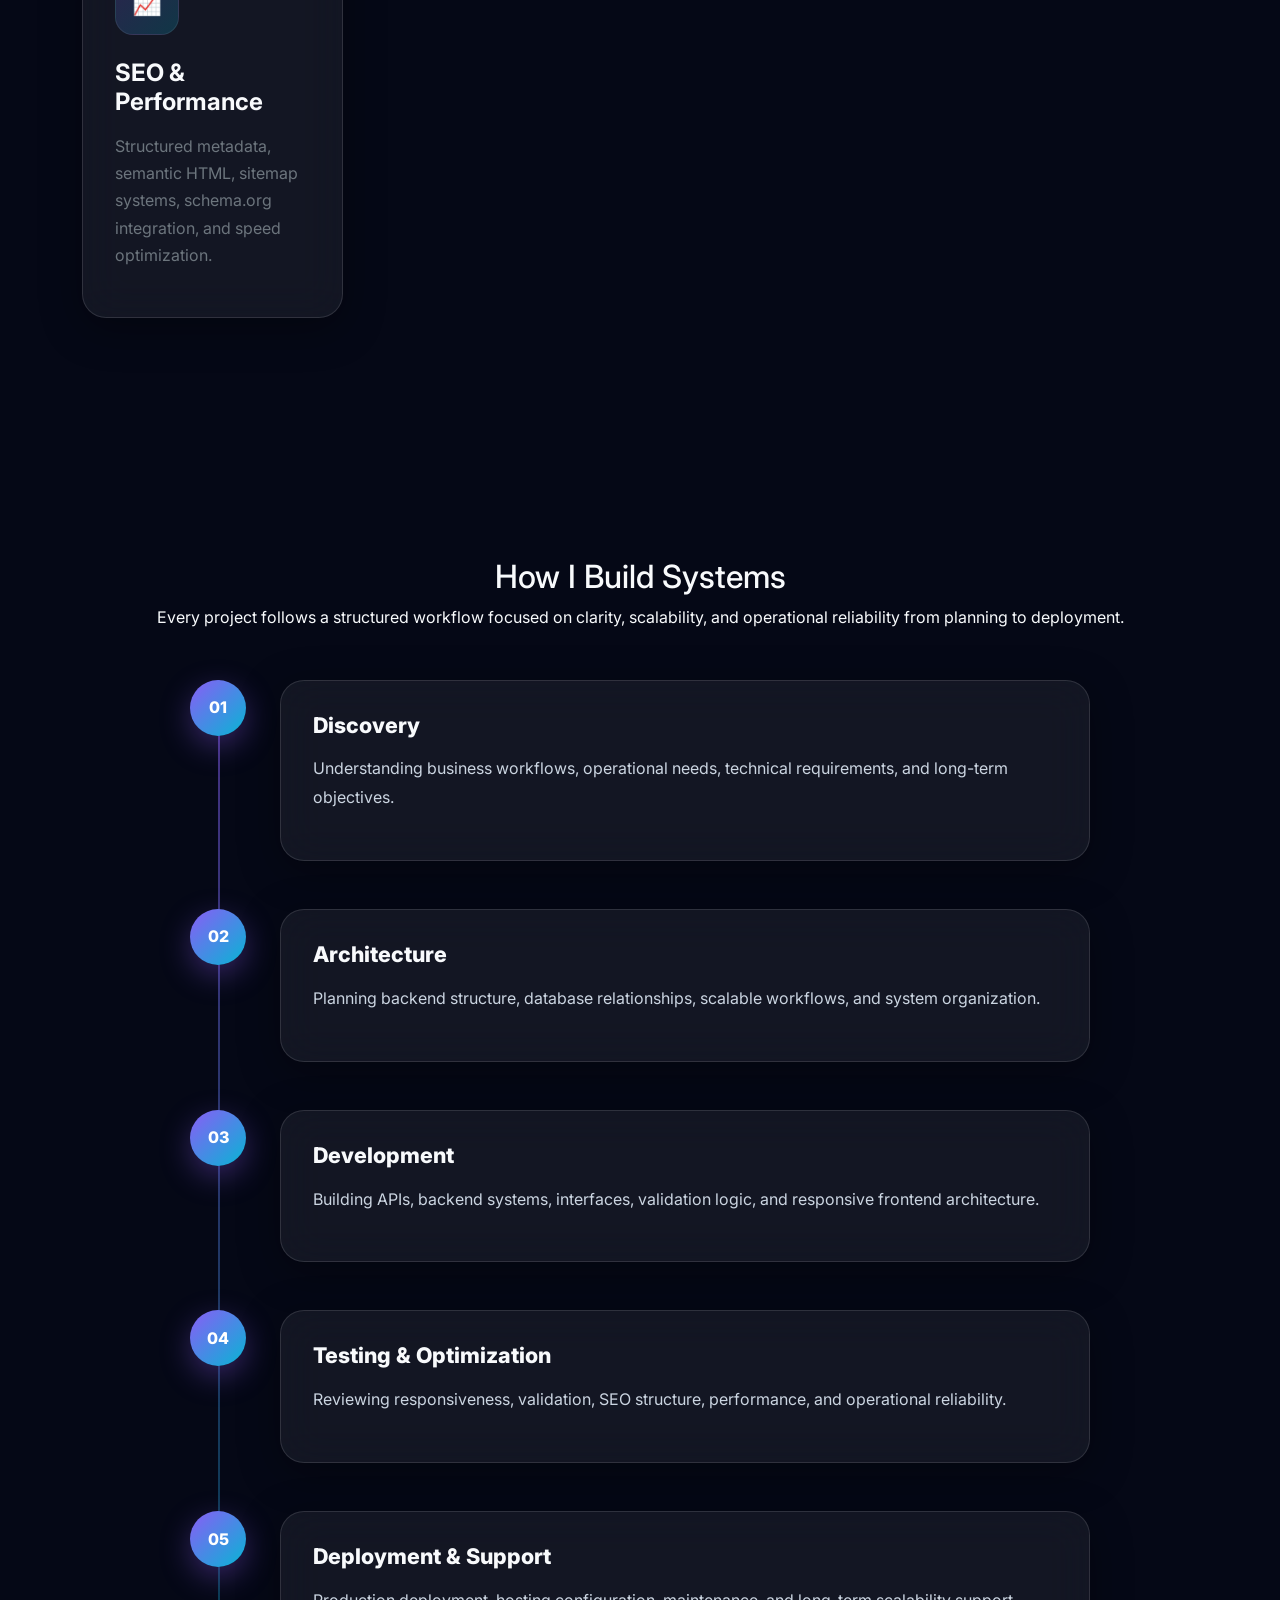
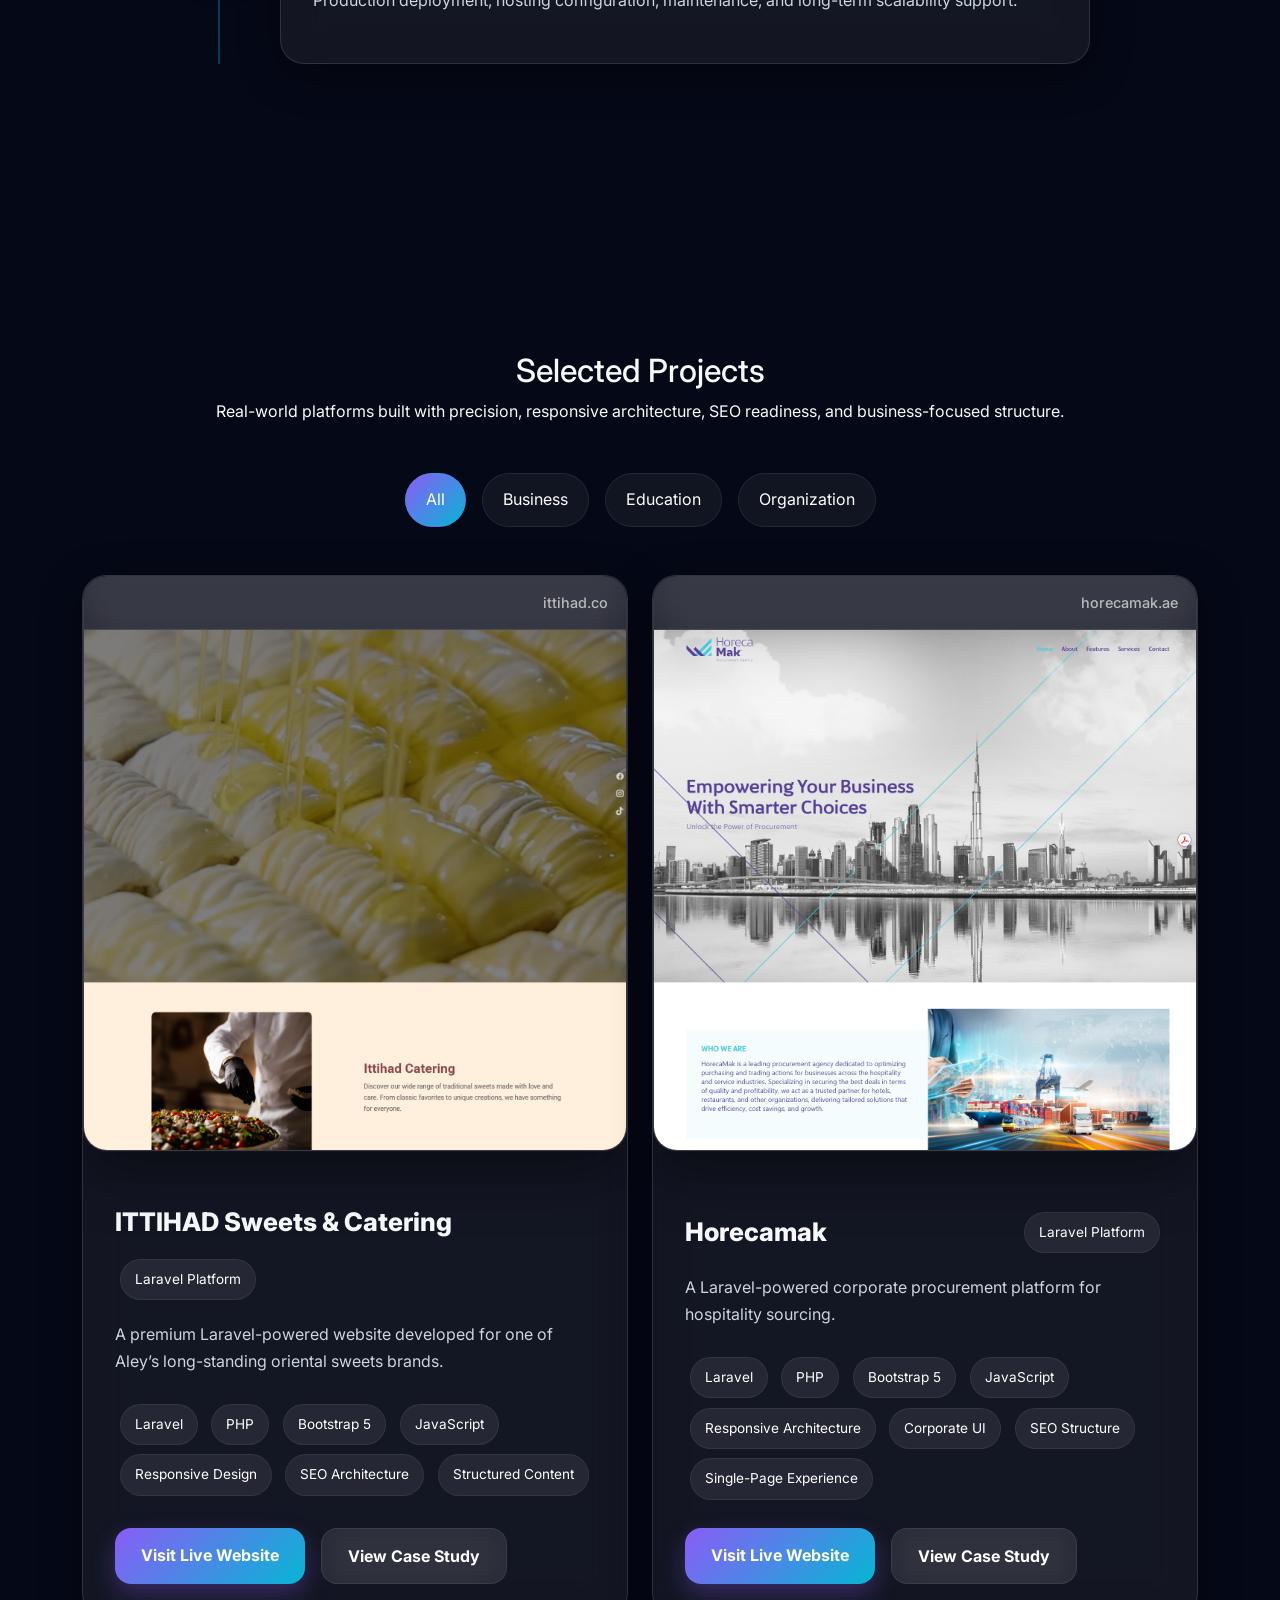
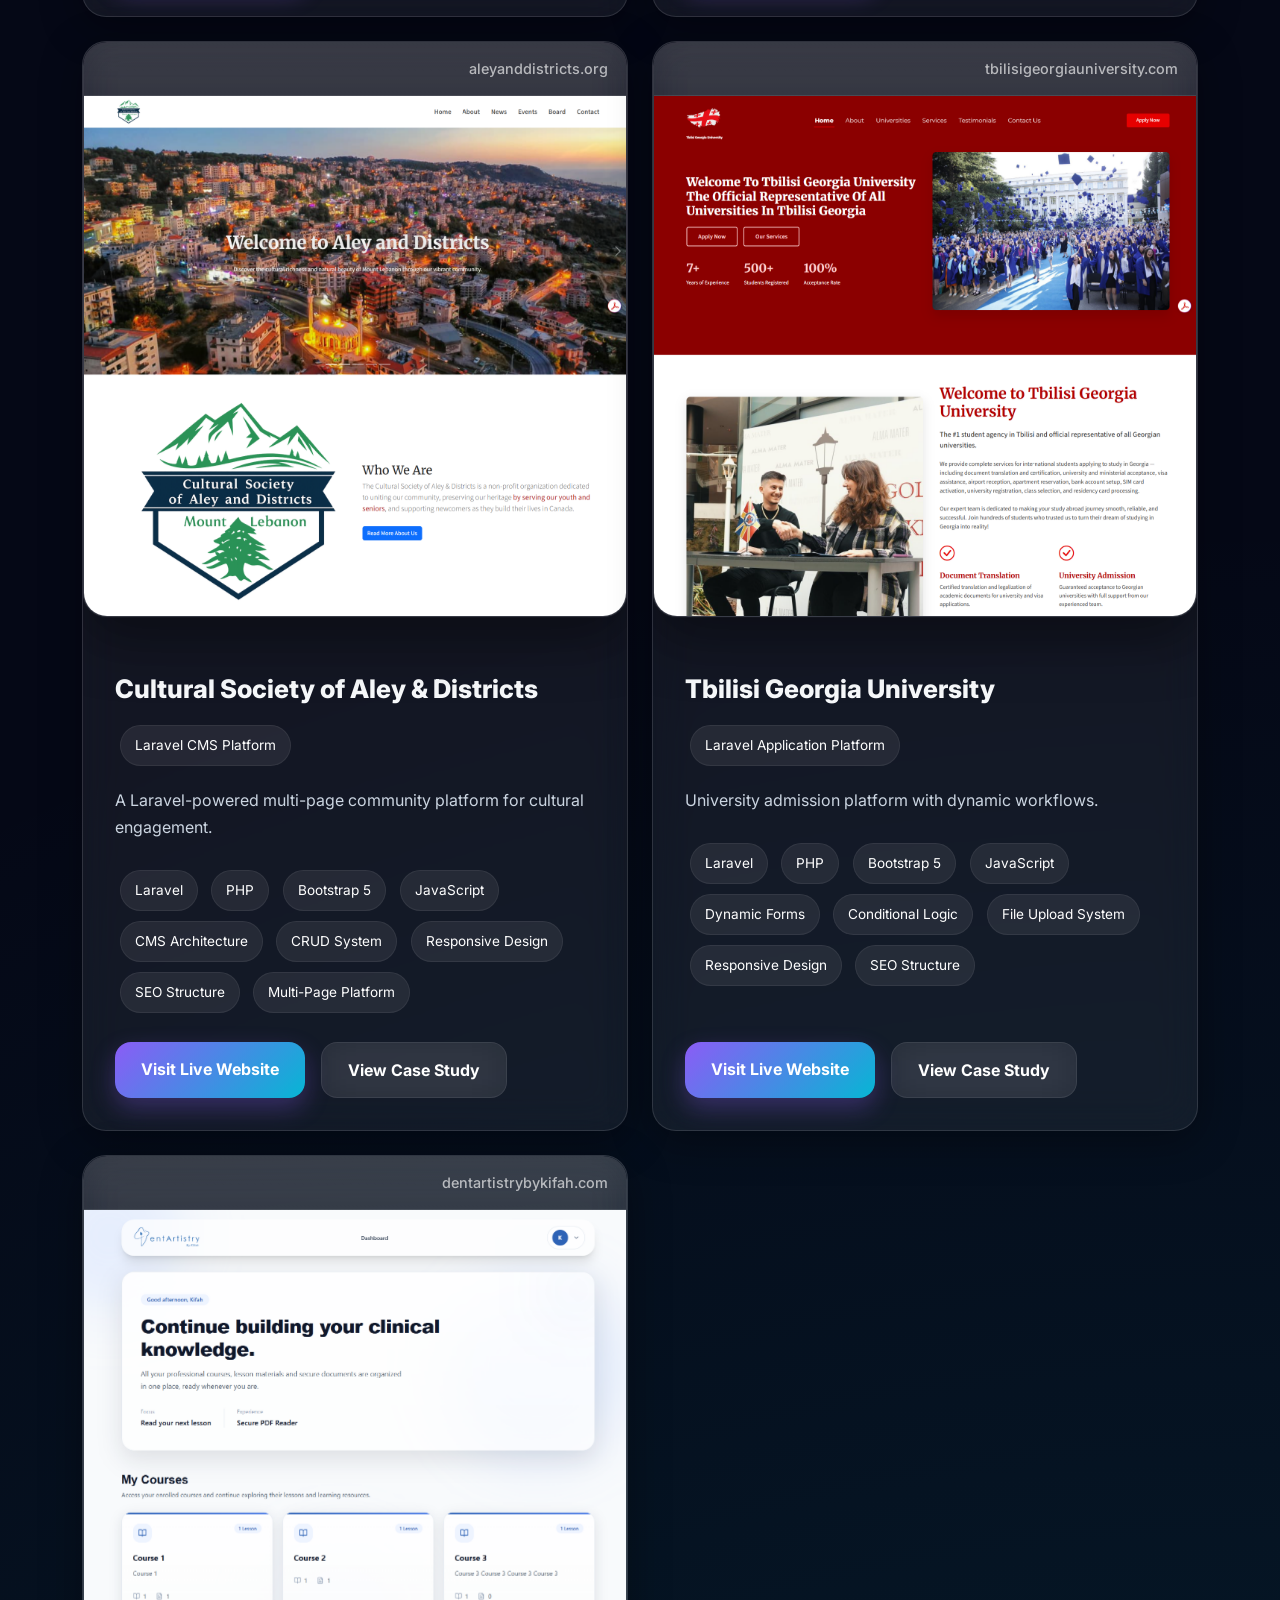
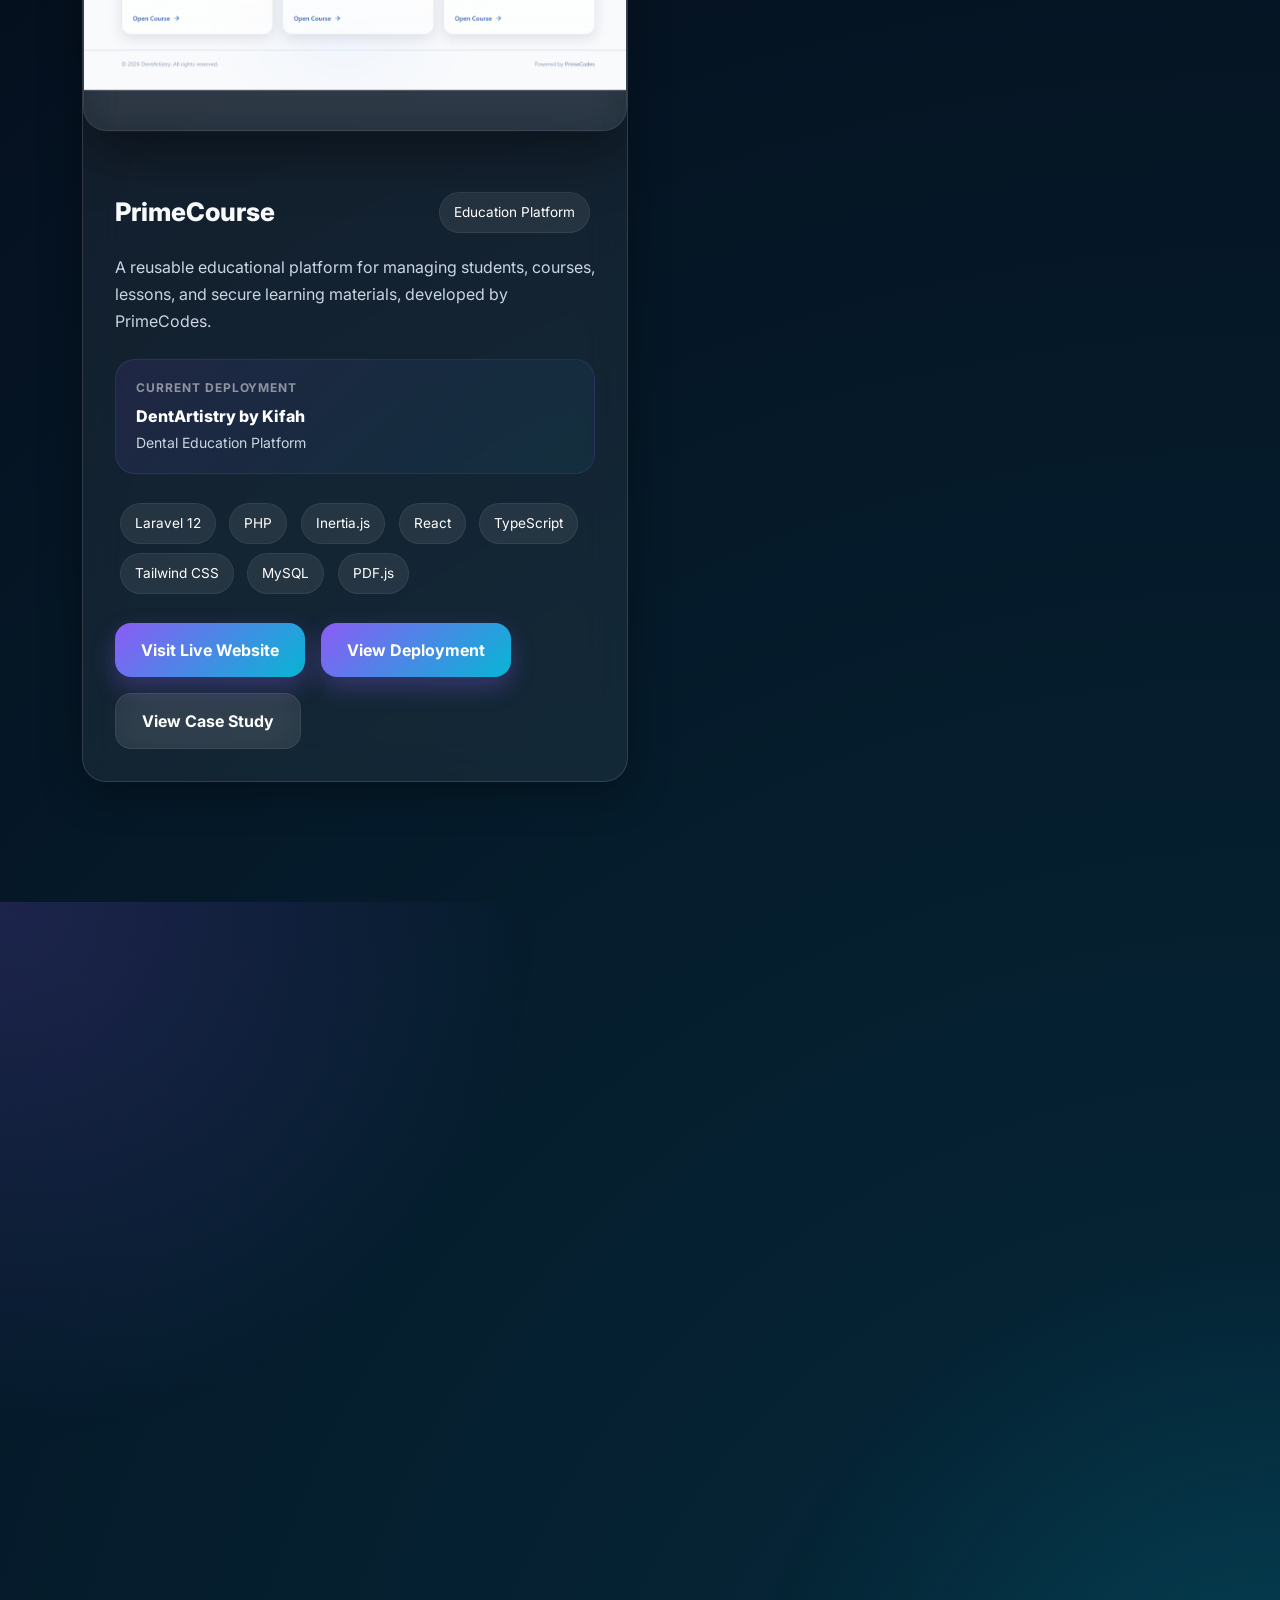
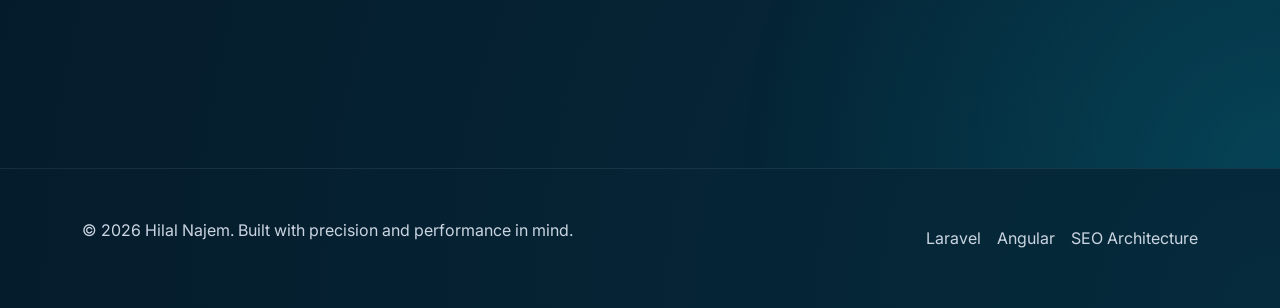
==== commit fec9f84e: "feat: Add prime course application" ====
--- a/index.html
+++ b/index.html
@@ -335,18 +335,24 @@
     </button>
     <div class="toast-container-custom" id="toastContainer"></div>
 
+    <!-- Project Case Study Modal -->
     <div class="modal fade" id="projectModal" tabindex="-1" aria-hidden="true">
       <div
         class="modal-dialog modal-xl modal-dialog-centered modal-dialog-scrollable project-modal-dialog"
       >
         <div class="modal-content project-modal-content">
+          <!-- Close Button -->
           <button
             type="button"
             class="btn-close btn-close-white project-modal-close"
             data-bs-dismiss="modal"
             aria-label="Close"
           ></button>
+
           <div class="modal-body p-0">
+            <!-- =====================================================
+             PROJECT HERO / PREVIEW
+        ====================================================== -->
             <div class="project-modal-preview">
               <img
                 id="modalImage"
@@ -354,14 +360,18 @@
                 alt="Project preview"
                 class="img-fluid w-100 project-modal-image"
               />
+
               <div class="project-modal-overlay"></div>
+
               <div class="project-modal-top">
                 <div>
                   <span
                     id="modalCategory"
                     class="project-modal-category"
                   ></span>
+
                   <h2 id="projectModalLabel" class="project-modal-title"></h2>
+
                   <p
                     id="modalShortDescription"
                     class="project-modal-short-description"
@@ -369,25 +379,61 @@
                 </div>
               </div>
             </div>
+
+            <!-- =====================================================
+             PROJECT CONTENT
+        ====================================================== -->
             <div class="project-modal-body">
+              <!-- ===================================================
+               PROJECT META
+               Developer / Product Type / Current Deployment
+          ==================================================== -->
+              <div
+                id="modalProjectMeta"
+                class="project-modal-meta mb-5 d-none"
+              ></div>
+
+              <!-- ===================================================
+               TECHNOLOGIES
+          ==================================================== -->
               <div class="mb-5">
                 <h3 class="project-modal-section-title">Technologies</h3>
+
                 <div id="modalTechStack" class="d-flex flex-wrap gap-2"></div>
               </div>
+
+              <!-- ===================================================
+               PROJECT OVERVIEW
+          ==================================================== -->
               <div class="mb-5">
                 <h3 class="project-modal-section-title">Project Overview</h3>
+
                 <p id="modalDescription" class="project-modal-text"></p>
               </div>
+
+              <!-- ===================================================
+               KEY FEATURES
+          ==================================================== -->
               <div class="mb-5">
                 <h3 class="project-modal-section-title">Key Features</h3>
+
                 <div id="modalFeatures" class="row g-4"></div>
               </div>
+
+              <!-- ===================================================
+               MAIN PAGES & PURPOSE
+          ==================================================== -->
               <div class="mb-5">
                 <h3 class="project-modal-section-title">
                   Main Pages & Purpose
                 </h3>
+
                 <ul id="modalPages" class="project-modal-pages"></ul>
               </div>
+
+              <!-- ===================================================
+               PROJECT LINKS
+          ==================================================== -->
               <div class="d-flex flex-wrap gap-3 align-items-center">
                 <a
                   id="modalLiveLink"
@@ -395,16 +441,19 @@
                   target="_blank"
                   rel="noopener noreferrer"
                   class="btn btn-primary-custom"
-                  >Visit Live Website</a
                 >
+                  Visit Live Website
+                </a>
+
                 <a
                   id="modalGithubLink"
                   href="#"
                   target="_blank"
                   rel="noopener noreferrer"
                   class="btn btn-secondary-custom d-none"
-                  >View GitHub</a
                 >
+                  View GitHub
+                </a>
               </div>
             </div>
           </div>
--- a/assets/css/styles.css
+++ b/assets/css/styles.css
@@ -1906,3 +1906,85 @@
     max-width: min(95vw, 1200px);
   }
 }
+
+/* =========================================================
+   PROJECT METADATA
+========================================================= */
+
+.project-meta {
+  display: flex;
+  flex-wrap: wrap;
+  gap: 0.75rem;
+}
+
+.project-meta-item {
+  flex: 1 1 180px;
+  padding: 1rem 1.1rem;
+  border-radius: 18px;
+  background: rgba(255, 255, 255, 0.04);
+  border: 1px solid rgba(255, 255, 255, 0.05);
+}
+
+.project-meta-label {
+  display: block;
+  margin-bottom: 0.35rem;
+  color: rgba(255, 255, 255, 0.5);
+  font-size: 0.75rem;
+  font-weight: 700;
+  letter-spacing: 0.08em;
+  text-transform: uppercase;
+}
+
+.project-meta-value {
+  display: block;
+  color: white;
+  font-size: 0.95rem;
+  line-height: 1.5;
+}
+
+.project-deployment {
+  padding: 1.1rem 1.25rem;
+  border-radius: 20px;
+  background: linear-gradient(
+    135deg,
+    rgba(139, 92, 246, 0.1),
+    rgba(6, 182, 212, 0.06)
+  );
+  border: 1px solid rgba(139, 92, 246, 0.15);
+}
+
+.project-deployment-name {
+  color: white;
+  font-size: 1rem;
+  font-weight: 800;
+  line-height: 1.5;
+}
+
+.project-deployment-type {
+  color: var(--text-secondary);
+  font-size: 0.88rem;
+  margin-top: 0.2rem;
+}
+
+.project-modal-meta {
+  margin-bottom: 3rem;
+}
+
+.project-meta-card {
+  height: 100%;
+  padding: 1.25rem 1.5rem;
+  border-radius: 20px;
+  background: rgba(255, 255, 255, 0.04);
+  border: 1px solid rgba(255, 255, 255, 0.05);
+}
+
+.project-meta-card .project-meta-value {
+  font-size: 1.05rem;
+}
+
+.project-meta-secondary {
+  display: block;
+  margin-top: 0.25rem;
+  color: var(--text-secondary);
+  font-size: 0.9rem;
+}
--- a/assets/css/styles.css
+++ b/assets/css/styles.css
@@ -1906,3 +1906,85 @@
     max-width: min(95vw, 1200px);
   }
 }
+
+/* =========================================================
+   PROJECT METADATA
+========================================================= */
+
+.project-meta {
+  display: flex;
+  flex-wrap: wrap;
+  gap: 0.75rem;
+}
+
+.project-meta-item {
+  flex: 1 1 180px;
+  padding: 1rem 1.1rem;
+  border-radius: 18px;
+  background: rgba(255, 255, 255, 0.04);
+  border: 1px solid rgba(255, 255, 255, 0.05);
+}
+
+.project-meta-label {
+  display: block;
+  margin-bottom: 0.35rem;
+  color: rgba(255, 255, 255, 0.5);
+  font-size: 0.75rem;
+  font-weight: 700;
+  letter-spacing: 0.08em;
+  text-transform: uppercase;
+}
+
+.project-meta-value {
+  display: block;
+  color: white;
+  font-size: 0.95rem;
+  line-height: 1.5;
+}
+
+.project-deployment {
+  padding: 1.1rem 1.25rem;
+  border-radius: 20px;
+  background: linear-gradient(
+    135deg,
+    rgba(139, 92, 246, 0.1),
+    rgba(6, 182, 212, 0.06)
+  );
+  border: 1px solid rgba(139, 92, 246, 0.15);
+}
+
+.project-deployment-name {
+  color: white;
+  font-size: 1rem;
+  font-weight: 800;
+  line-height: 1.5;
+}
+
+.project-deployment-type {
+  color: var(--text-secondary);
+  font-size: 0.88rem;
+  margin-top: 0.2rem;
+}
+
+.project-modal-meta {
+  margin-bottom: 3rem;
+}
+
+.project-meta-card {
+  height: 100%;
+  padding: 1.25rem 1.5rem;
+  border-radius: 20px;
+  background: rgba(255, 255, 255, 0.04);
+  border: 1px solid rgba(255, 255, 255, 0.05);
+}
+
+.project-meta-card .project-meta-value {
+  font-size: 1.05rem;
+}
+
+.project-meta-secondary {
+  display: block;
+  margin-top: 0.25rem;
+  color: var(--text-secondary);
+  font-size: 0.9rem;
+}
--- a/assets/css/styles.css
+++ b/assets/css/styles.css
@@ -1906,3 +1906,85 @@
     max-width: min(95vw, 1200px);
   }
 }
+
+/* =========================================================
+   PROJECT METADATA
+========================================================= */
+
+.project-meta {
+  display: flex;
+  flex-wrap: wrap;
+  gap: 0.75rem;
+}
+
+.project-meta-item {
+  flex: 1 1 180px;
+  padding: 1rem 1.1rem;
+  border-radius: 18px;
+  background: rgba(255, 255, 255, 0.04);
+  border: 1px solid rgba(255, 255, 255, 0.05);
+}
+
+.project-meta-label {
+  display: block;
+  margin-bottom: 0.35rem;
+  color: rgba(255, 255, 255, 0.5);
+  font-size: 0.75rem;
+  font-weight: 700;
+  letter-spacing: 0.08em;
+  text-transform: uppercase;
+}
+
+.project-meta-value {
+  display: block;
+  color: white;
+  font-size: 0.95rem;
+  line-height: 1.5;
+}
+
+.project-deployment {
+  padding: 1.1rem 1.25rem;
+  border-radius: 20px;
+  background: linear-gradient(
+    135deg,
+    rgba(139, 92, 246, 0.1),
+    rgba(6, 182, 212, 0.06)
+  );
+  border: 1px solid rgba(139, 92, 246, 0.15);
+}
+
+.project-deployment-name {
+  color: white;
+  font-size: 1rem;
+  font-weight: 800;
+  line-height: 1.5;
+}
+
+.project-deployment-type {
+  color: var(--text-secondary);
+  font-size: 0.88rem;
+  margin-top: 0.2rem;
+}
+
+.project-modal-meta {
+  margin-bottom: 3rem;
+}
+
+.project-meta-card {
+  height: 100%;
+  padding: 1.25rem 1.5rem;
+  border-radius: 20px;
+  background: rgba(255, 255, 255, 0.04);
+  border: 1px solid rgba(255, 255, 255, 0.05);
+}
+
+.project-meta-card .project-meta-value {
+  font-size: 1.05rem;
+}
+
+.project-meta-secondary {
+  display: block;
+  margin-top: 0.25rem;
+  color: var(--text-secondary);
+  font-size: 0.9rem;
+}
